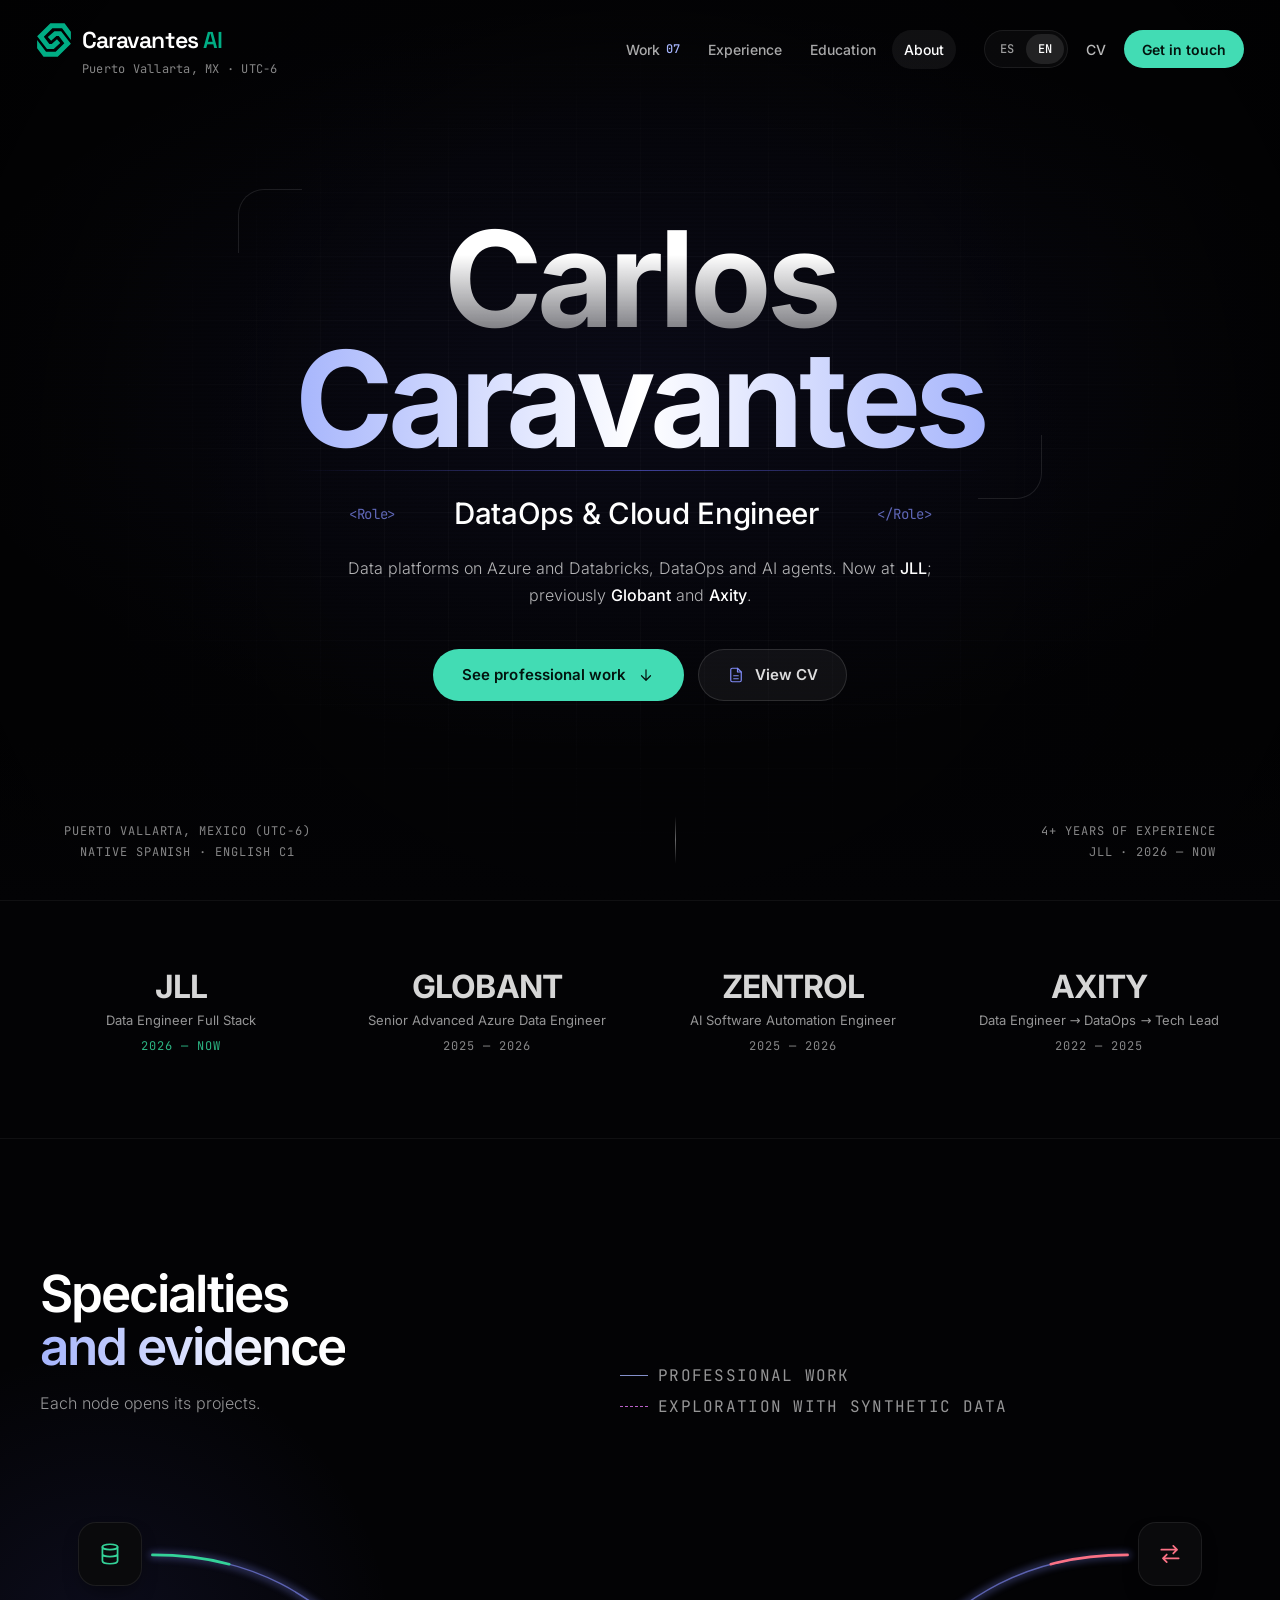
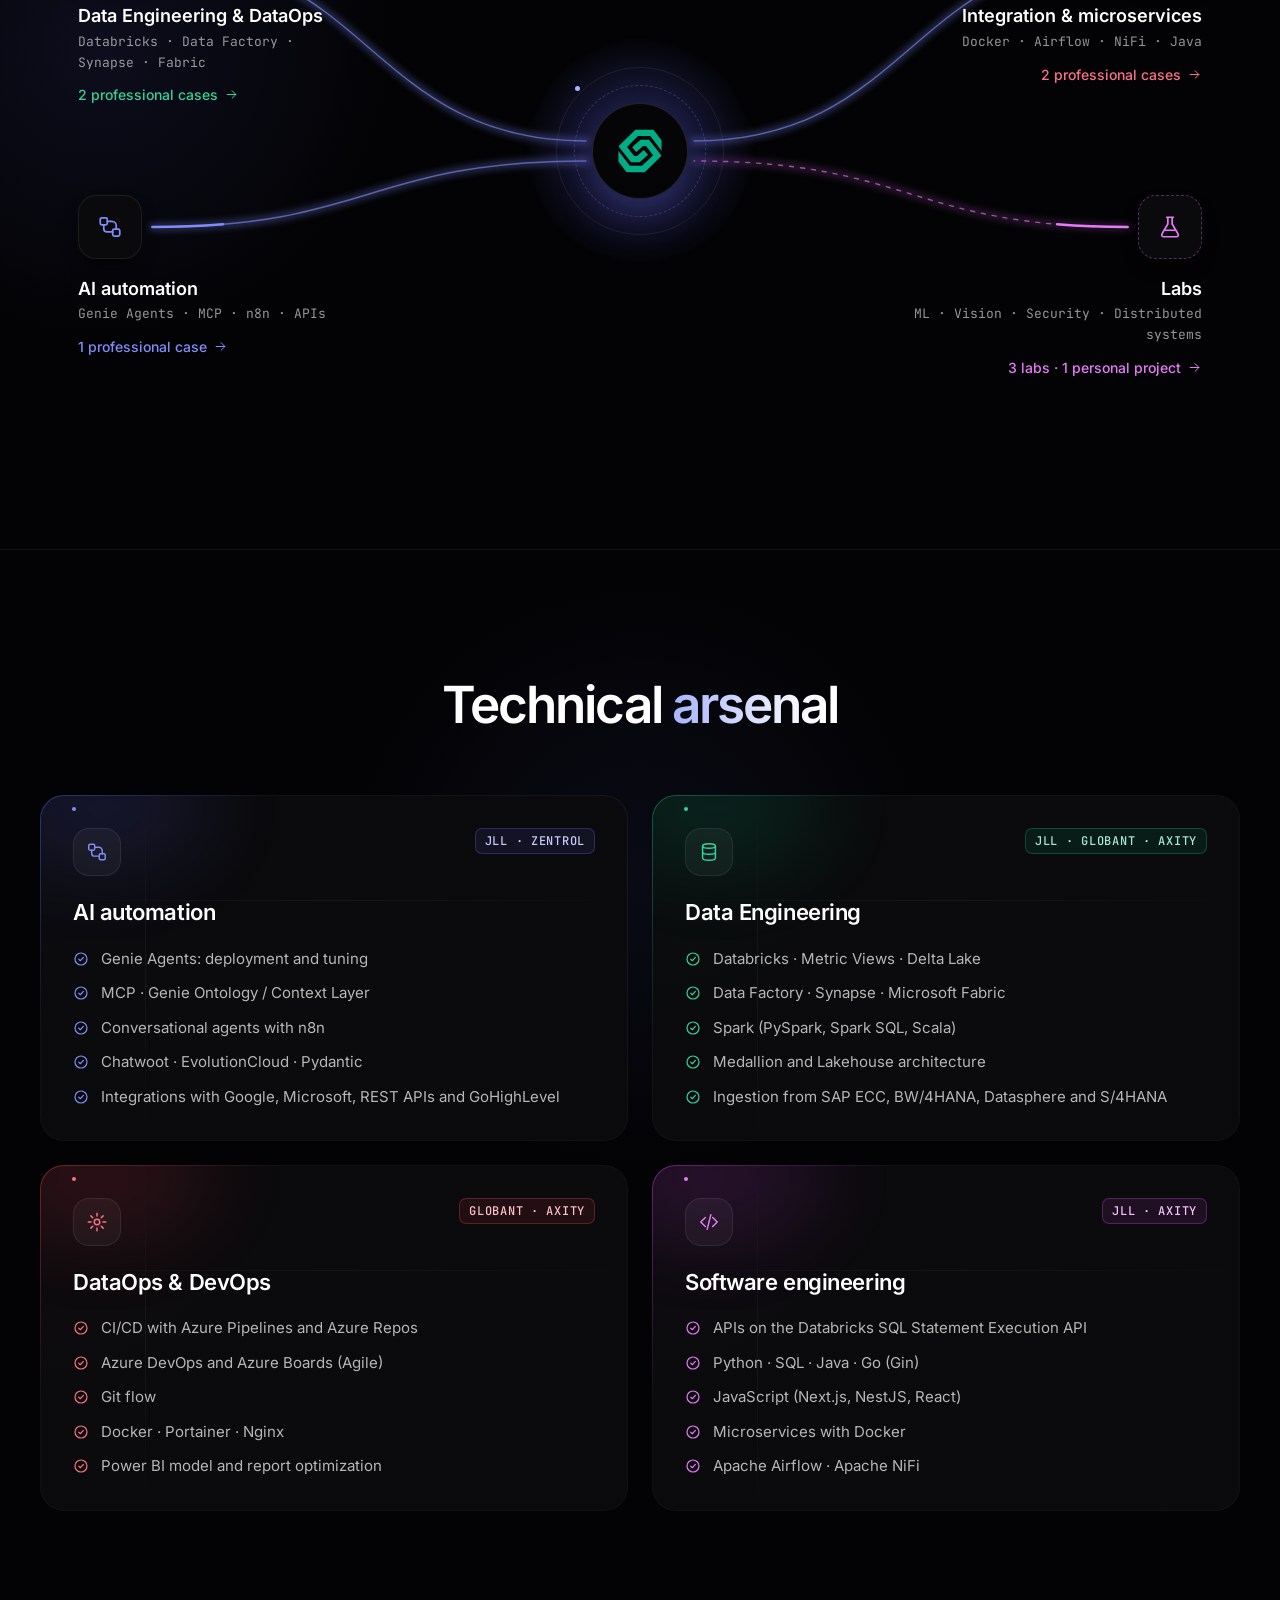
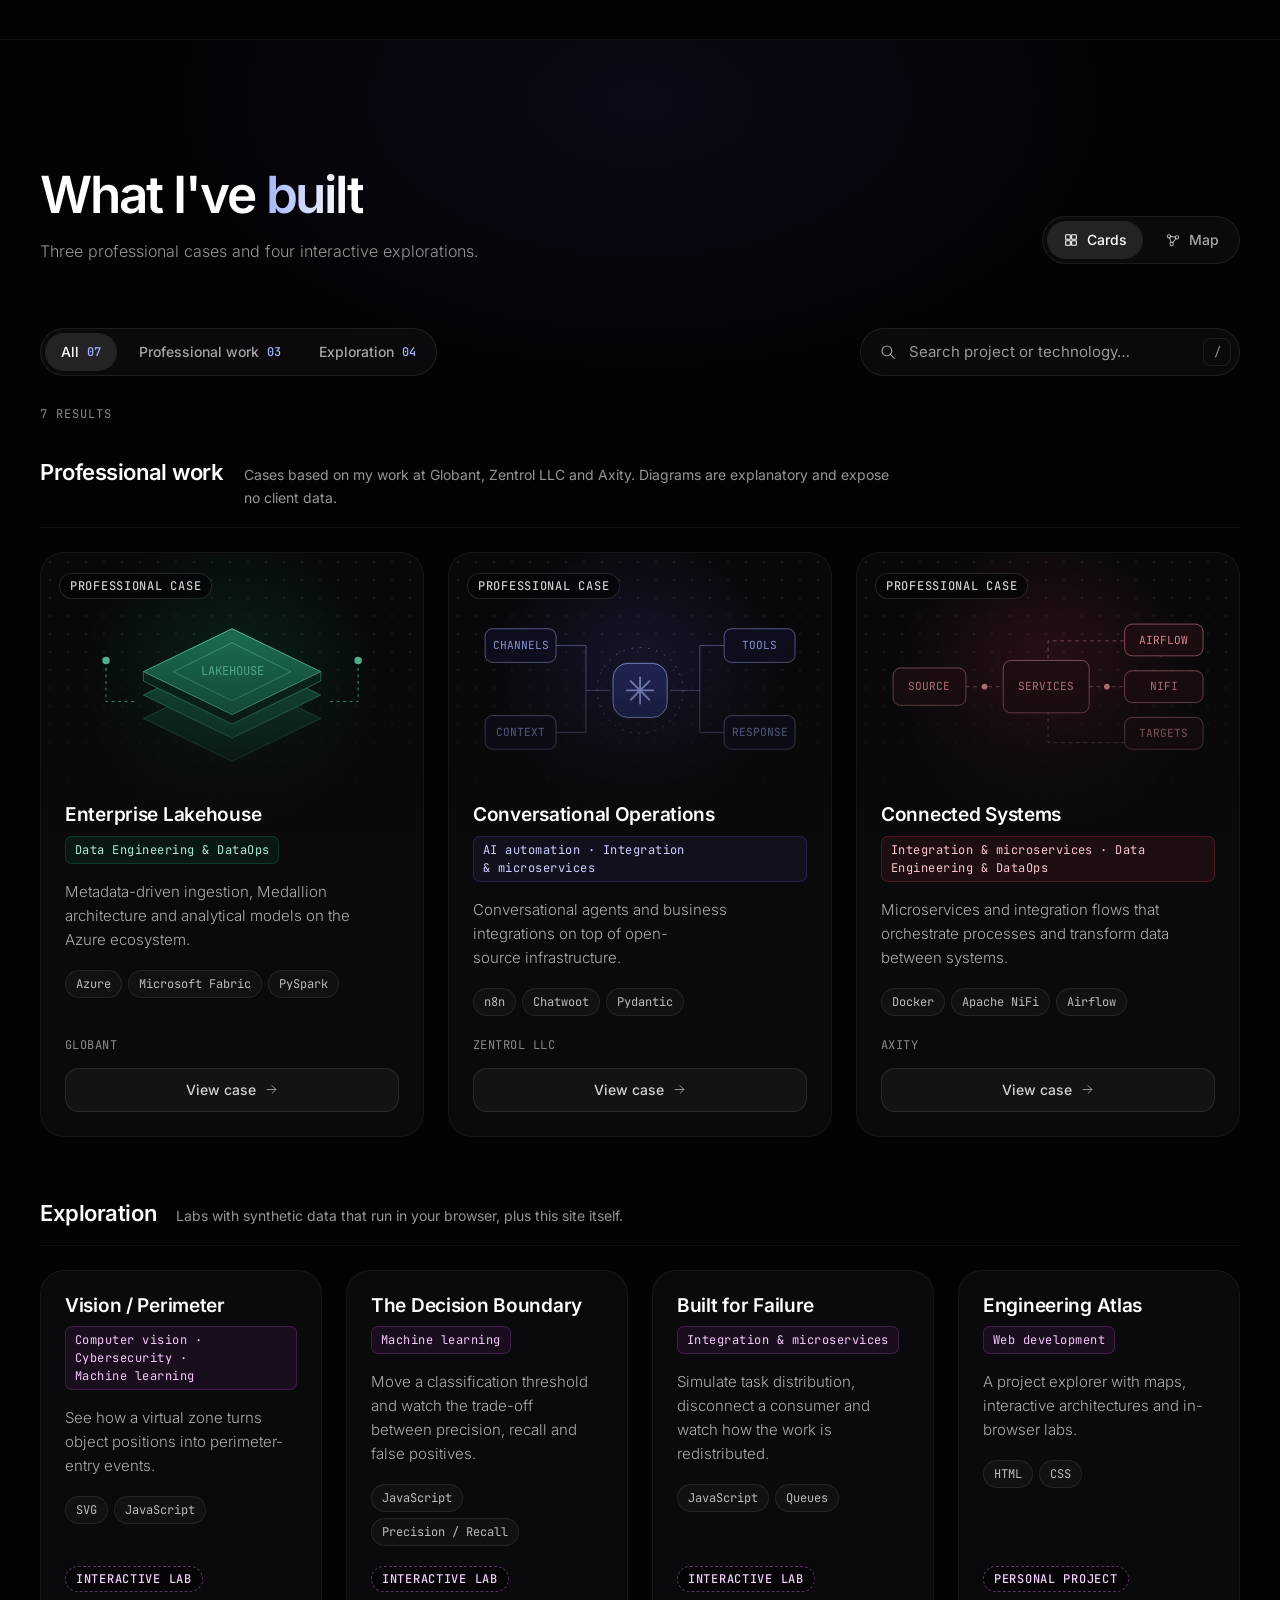
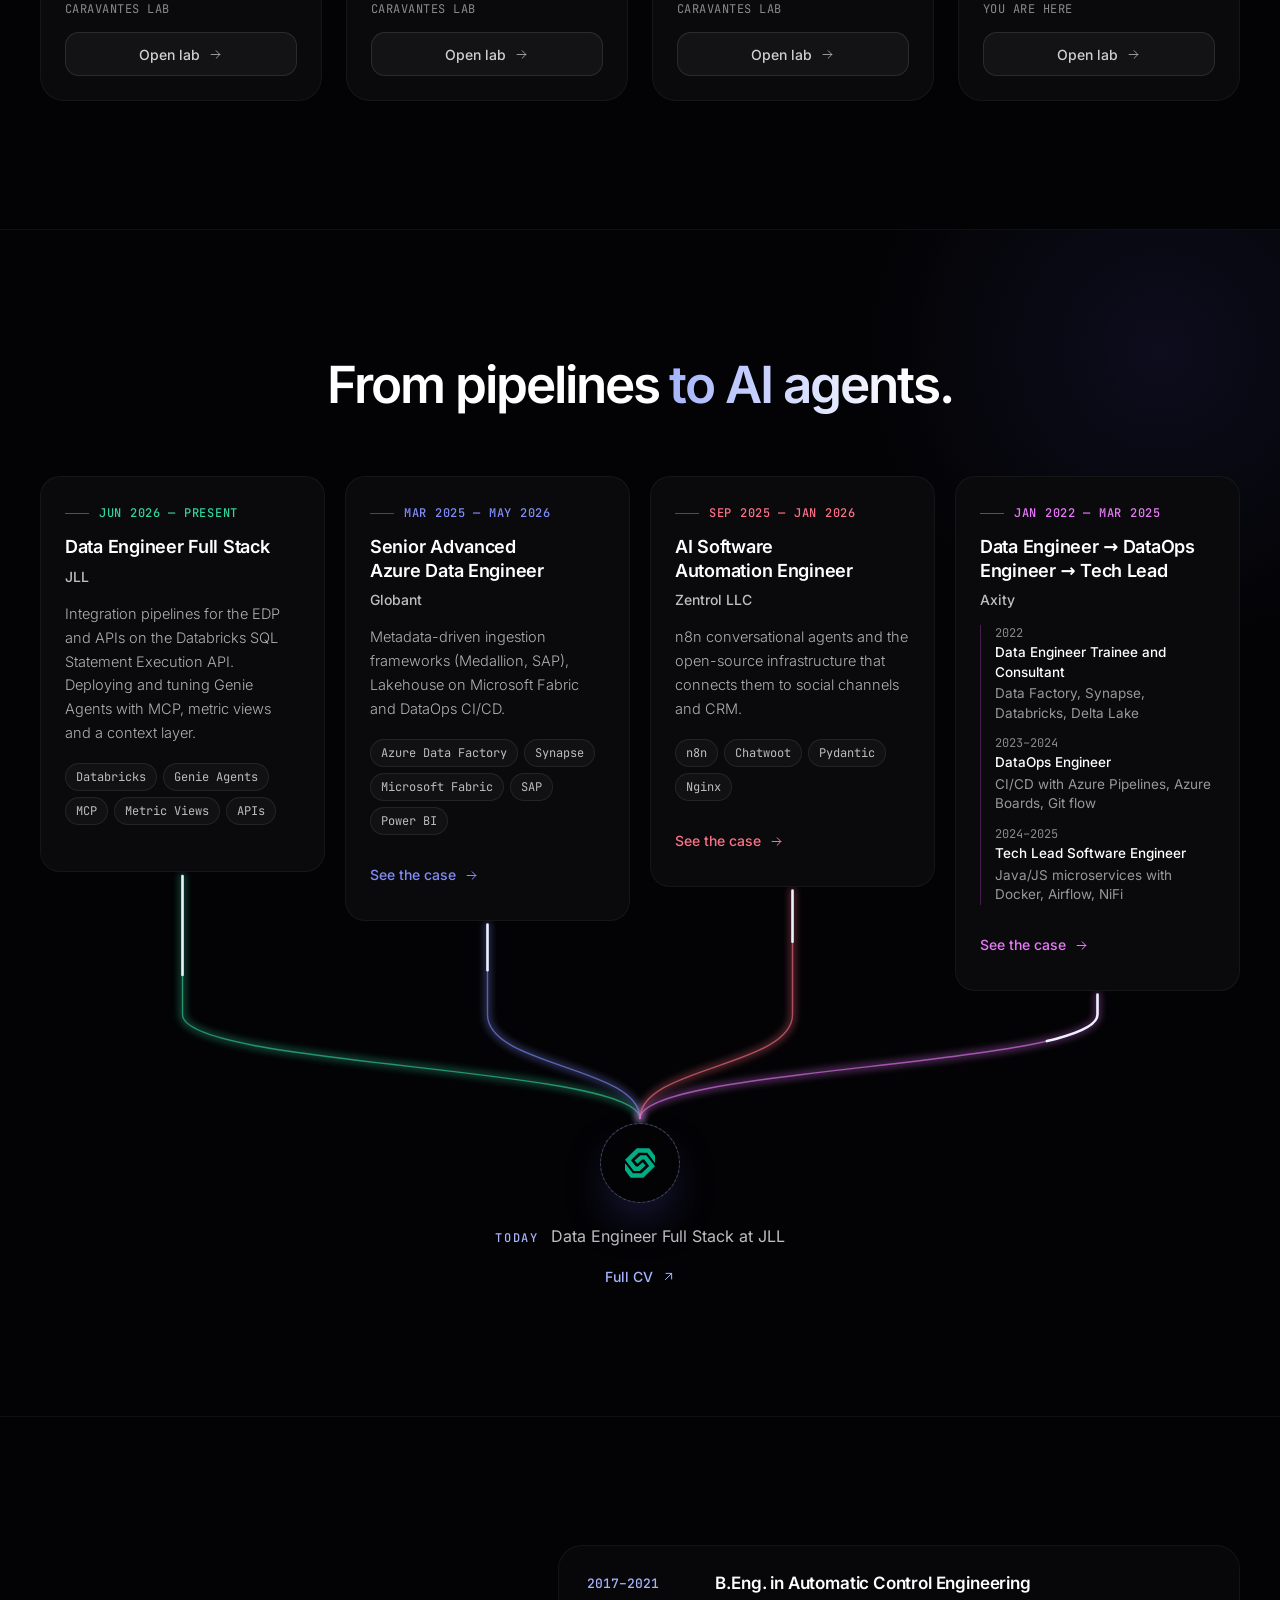
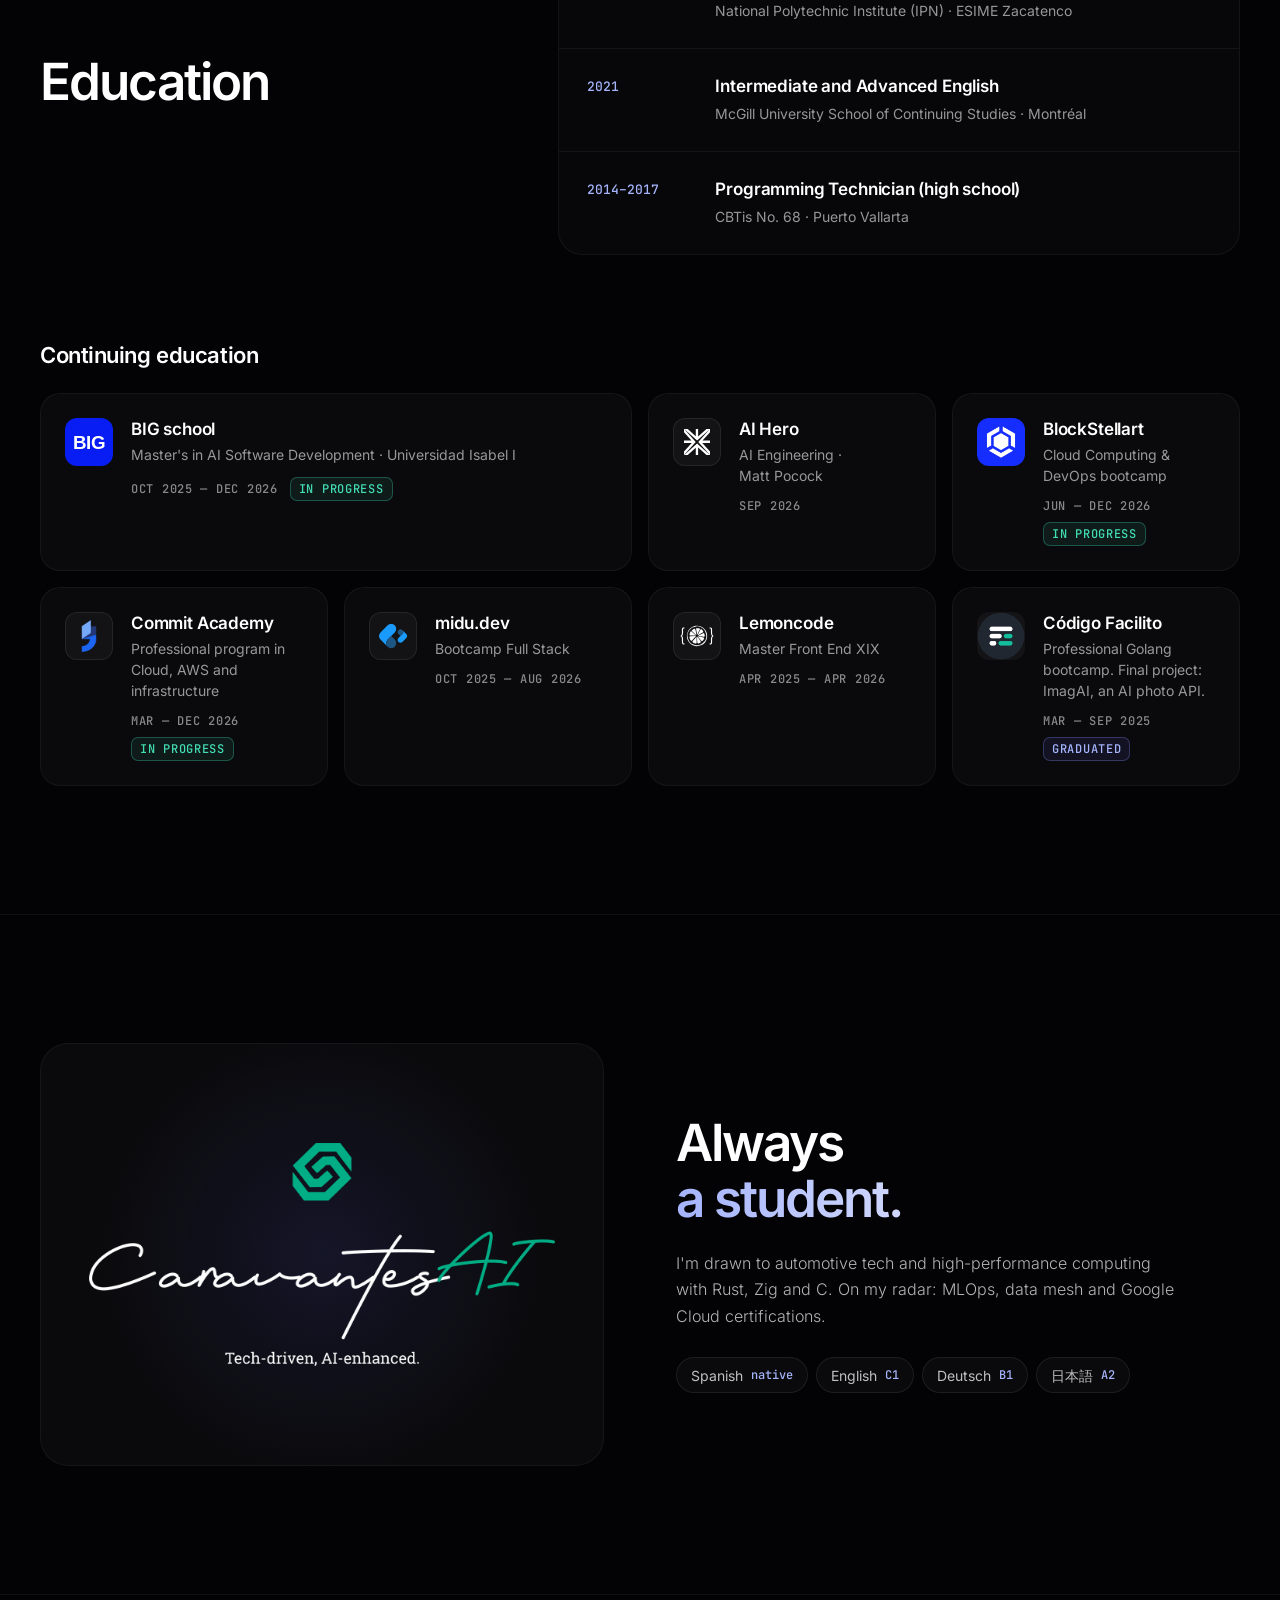
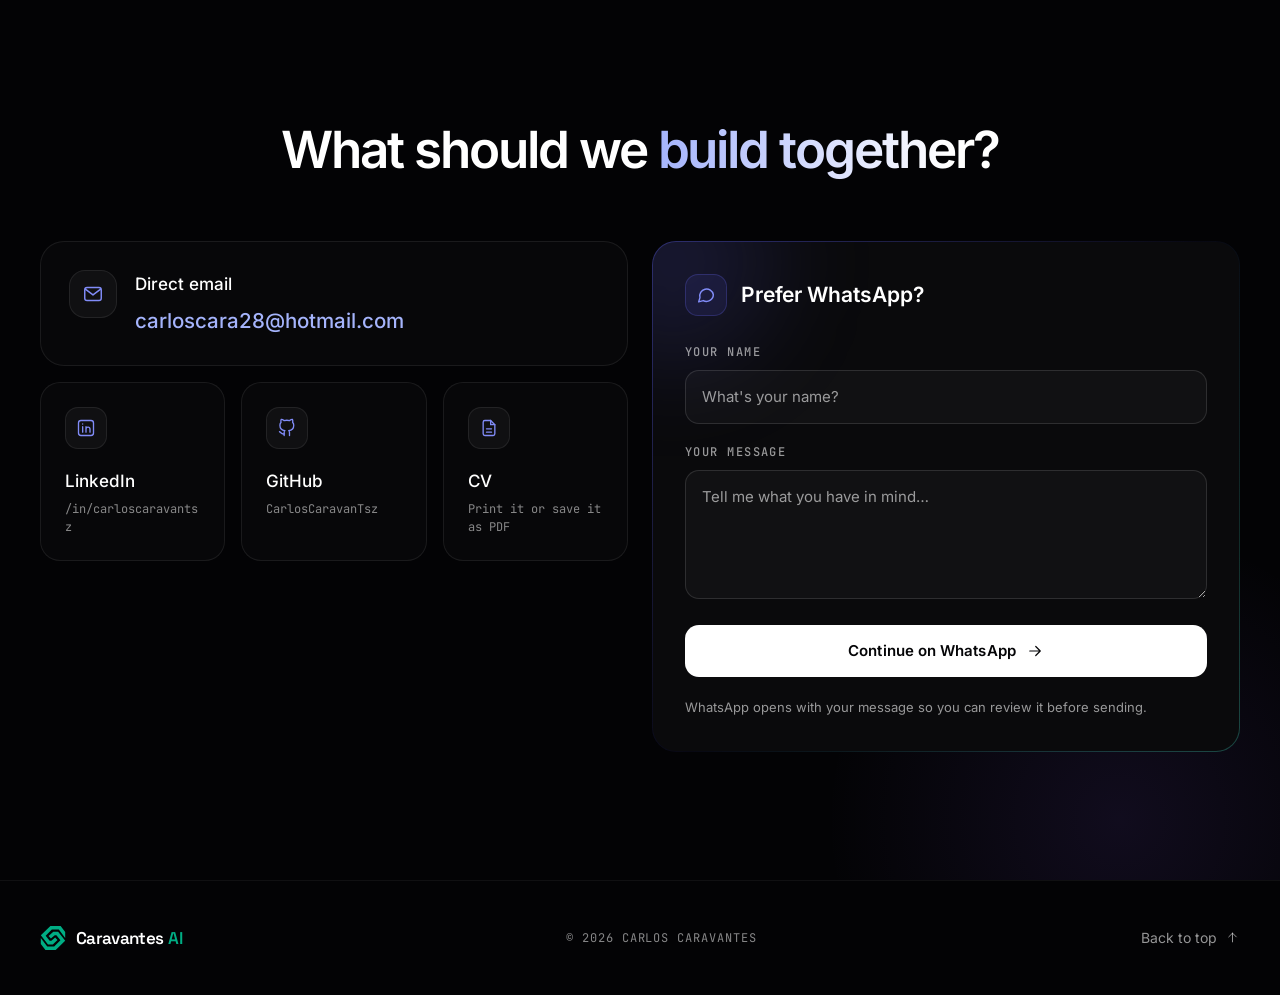
==== index.html @ d1cf7a3c "Deploy to caravantes.xyz on Cloudflare; continuing education; performance - Rename v3.html to index." ====
<!doctype html>
<html lang="es" class="brand-theme no-js">
  <head>
    <meta charset="UTF-8" />
    <meta name="viewport" content="width=device-width, initial-scale=1, viewport-fit=cover" />
    <script>
      document.documentElement.classList.replace("no-js", "js");
    </script>
    <meta name="theme-color" content="#030305" />
    <meta
      name="description"
      content="Carlos Caravantes, Data Engineer Full Stack en JLL. DataOps y cloud en Azure y Databricks, software full stack y agentes de IA. Casos profesionales, CV y laboratorios."
    />
    <link rel="canonical" href="https://caravantes.xyz/" />
    <meta property="og:url" content="https://caravantes.xyz/" />
    <meta property="og:type" content="website" />
    <meta
      property="og:title"
      content="Carlos Caravantes — DataOps &amp; Cloud Engineer"
    />
    <meta
      property="og:description"
      content="Data Engineer Full Stack at JLL. DataOps and cloud on Azure and Databricks, full stack software and AI agents. Portfolio in English and Spanish."
    />
    <title>Carlos Caravantes — DataOps &amp; Cloud Engineer · Caravantes AI</title>
    <link
      rel="icon"
      href="assets/brand/caravantes-mark.svg"
      type="image/svg+xml"
    />
    <link rel="preload" href="assets/fonts/inter-v20-latin.woff2" as="font" type="font/woff2" crossorigin />
    <link rel="stylesheet" href="assets/styles.css" />
    <link rel="stylesheet" href="assets/brand-theme.css" />
    <link rel="stylesheet" href="assets/project-map.css" />

    <script src="assets/projects.js" defer></script>
    <script src="assets/i18n.js" defer></script>
    <script src="assets/project-map.js" defer></script>
    <script src="assets/app.js" defer></script>
    <script src="assets/universe.js" defer></script>
  </head>
  <body>
    <svg class="icon-sprite" aria-hidden="true" focusable="false">
      <symbol id="i-data" viewBox="0 0 24 24">
        <ellipse cx="12" cy="5.5" rx="7" ry="2.5" />
        <path
          d="M5 5.5v13c0 1.4 3.1 2.5 7 2.5s7-1.1 7-2.5v-13M5 12c0 1.4 3.1 2.5 7 2.5s7-1.1 7-2.5"
        />
      </symbol>
      <symbol id="i-ai" viewBox="0 0 24 24">
        <rect x="3" y="3.5" width="6.5" height="6.5" rx="1.5" />
        <rect x="14.5" y="14" width="6.5" height="6.5" rx="1.5" />
        <path d="M9.5 6.75h4.25a4 4 0 0 1 4 4V14" />
        <path d="M6.25 10v3.5a3 3 0 0 0 3 3h5.25" />
      </symbol>
      <symbol id="i-integration" viewBox="0 0 24 24">
        <path d="M4 8h14.5M15 4.5 18.5 8 15 11.5" />
        <path d="M20 16H5.5M9 12.5 5.5 16 9 19.5" />
      </symbol>
      <symbol id="i-explore" viewBox="0 0 24 24">
        <path d="M9 3h6M10 3v6.2L4.6 18.4A1.7 1.7 0 0 0 6.1 21h11.8a1.7 1.7 0 0 0 1.5-2.6L14 9.2V3" />
        <path d="M7.4 15h9.2" />
      </symbol>
      <symbol id="i-ops" viewBox="0 0 24 24">
        <circle cx="12" cy="12" r="3" />
        <path d="M12 2.5v3M12 18.5v3M2.5 12h3M18.5 12h3M5.3 5.3l2.1 2.1M16.6 16.6l2.1 2.1M5.3 18.7l2.1-2.1M16.6 7.4l2.1-2.1" />
      </symbol>
      <symbol id="i-code" viewBox="0 0 24 24">
        <path d="m16 17 5-5-5-5M8 7l-5 5 5 5M14 4l-4 16" />
      </symbol>
      <symbol id="i-check" viewBox="0 0 24 24">
        <circle cx="12" cy="12" r="9" />
        <path d="m8.5 12.2 2.4 2.4 4.7-5" />
      </symbol>
      <symbol id="i-cards" viewBox="0 0 24 24">
        <rect x="4" y="4" width="7" height="7" rx="1" />
        <rect x="13" y="4" width="7" height="7" rx="1" />
        <rect x="4" y="13" width="7" height="7" rx="1" />
        <rect x="13" y="13" width="7" height="7" rx="1" />
      </symbol>
      <symbol id="i-map" viewBox="0 0 24 24">
        <circle cx="6" cy="6.5" r="2.5" />
        <circle cx="18" cy="8" r="2.5" />
        <circle cx="10" cy="18" r="2.5" />
        <path d="M8.5 6.8l7 .9M16.4 10.1l-5 5.9M6.9 8.9l2.2 6.7" />
      </symbol>
      <symbol id="i-search" viewBox="0 0 24 24">
        <circle cx="10.5" cy="10.5" r="6.5" />
        <path d="m15.5 15.5 5 5" />
      </symbol>
      <symbol id="i-close" viewBox="0 0 24 24">
        <path d="M6 6l12 12M18 6 6 18" />
      </symbol>
      <symbol id="i-arrow-right" viewBox="0 0 24 24">
        <path d="M5 12h14M13 6l6 6-6 6" />
      </symbol>
      <symbol id="i-arrow-down" viewBox="0 0 24 24">
        <path d="M12 5v14M6 13l6 6 6-6" />
      </symbol>
      <symbol id="i-arrow-up" viewBox="0 0 24 24">
        <path d="M12 19V5M6 11l6-6 6 6" />
      </symbol>
      <symbol id="i-external" viewBox="0 0 24 24">
        <path d="M7 17 17 7M8 7h9v9" />
      </symbol>
      <symbol id="i-file" viewBox="0 0 24 24">
        <path d="M14 3H7a2 2 0 0 0-2 2v14a2 2 0 0 0 2 2h10a2 2 0 0 0 2-2V8Z" />
        <path d="M14 3v5h5M9 13h6M9 17h6" />
      </symbol>
      <symbol id="i-mail" viewBox="0 0 24 24">
        <rect x="3" y="5" width="18" height="14" rx="2.5" />
        <path d="m4 7 8 6 8-6" />
      </symbol>
      <symbol id="i-chat" viewBox="0 0 24 24">
        <path d="M20 11.5a7.5 7.5 0 0 1-11 6.6L4 19.5l1.4-4.6A7.5 7.5 0 1 1 20 11.5Z" />
      </symbol>
      <symbol id="i-linkedin" viewBox="0 0 24 24">
        <rect x="3" y="3" width="18" height="18" rx="3" />
        <path d="M8 10.5V17M8 7.2v.1M12 17v-3.6a2.4 2.4 0 0 1 4.8 0V17M12 10.5V17" />
      </symbol>
      <symbol id="i-github" viewBox="0 0 24 24">
        <path d="M9 19c-4 1.3-4-2-6-2.5M15 21v-3.5a3 3 0 0 0-.9-2.4c3-.3 6-1.4 6-6.4a5 5 0 0 0-1.4-3.5 4.6 4.6 0 0 0-.1-3.5s-1.1-.3-3.6 1.4a12.5 12.5 0 0 0-6.4 0C6.1 1.4 5 1.7 5 1.7a4.6 4.6 0 0 0-.1 3.5 5 5 0 0 0-1.4 3.5c0 5 3 6.1 6 6.4a3 3 0 0 0-.9 2.4V21" />
      </symbol>
      <symbol id="i-pen" viewBox="0 0 24 24">
        <path d="M4 20h4L19 9a2.8 2.8 0 0 0-4-4L4 16Z" />
        <path d="m13.5 6.5 4 4" />
      </symbol>
    </svg>
    <a class="skip-link" href="#main" data-i18n="skip">Saltar al contenido</a>
    <header class="site-header">
      <div class="brand-block">
        <a
          href="#inicio"
          class="brand"
          aria-label="Caravantes AI · Carlos Caravantes, inicio"
          data-i18n-attr="aria-label:brand.home"
          ><img
            class="brand-logo"
            src="assets/brand/caravantes-mark.svg"
            alt=""
            width="38"
            height="38"
          /><span class="brand-wordmark"
            >Caravantes<span class="brand-ai">AI</span></span
          ></a
        >
        <p class="brand-status">Puerto Vallarta, MX · UTC−6</p>
      </div>
      <nav
        id="navigation"
        aria-label="Navegación principal"
        data-i18n-attr="aria-label:nav.label"
      >
        <a href="#proyectos"
          ><span data-i18n="nav.projects">Proyectos</span>
          <span class="nav-count">07</span></a
        ><a href="#experiencia" data-i18n="nav.experience">Experiencia</a
        ><a href="#formacion" data-i18n="nav.education">Formación</a
        ><a href="#sobre-mi" data-i18n="nav.about">Sobre mí</a
        ><a href="cv.html" class="nav-mobile-only" data-i18n="nav.cv"
          >CV (inglés)</a
        ><a href="#contacto" class="nav-mobile-only" data-i18n="nav.contact"
          >Contacto</a
        >
      </nav>
      <div class="header-actions">
        <div
          class="lang-switch"
          role="group"
          aria-label="Idioma / Language"
        >
          <button type="button" data-lang="es" lang="es" aria-pressed="true">
            ES</button
          ><button type="button" data-lang="en" lang="en" aria-pressed="false">
            EN
          </button>
        </div>
        <a href="cv.html" class="nav-cv" data-i18n="header.cv">CV</a
        ><a href="#contacto" class="nav-contact" data-i18n="header.contact"
          >Hablemos</a
        >
      </div>
      <button
        class="menu-toggle"
        aria-expanded="false"
        aria-controls="navigation"
        aria-label="Abrir menú"
      >
        <span></span><span></span>
      </button>
    </header>
    <main id="main">
      <section class="hero" id="inicio" aria-labelledby="hero-title">
        <div class="hero-sky" aria-hidden="true">
          <canvas class="universe"></canvas>
          <div class="hero-grid"></div>
          <div class="hero-vignette"></div>
        </div>
        <div class="hero-inner">
          <h1 id="hero-title" class="reveal" style="--delay: 0ms">
            <span class="hero-name"
              ><span class="name-first">Carlos</span>
              <span class="name-last">Caravantes</span></span
            >
            <span class="hero-role"
              ><span class="role-tag" aria-hidden="true">&lt;Role&gt;</span>
              <span class="visually-hidden">DataOps &amp; Cloud Engineer · Full Stack Software &amp; AI Engineer · Automotive/HPC Enthusiast</span>
              <span class="role-rotator" aria-hidden="true" data-rotator
                ><span class="role-text is-active">DataOps &amp; Cloud Engineer</span
                ><span class="role-text">Full Stack Software &amp; AI Engineer</span
                ><span class="role-text">Automotive/HPC Enthusiast</span></span
              >
              <span class="role-tag" aria-hidden="true">&lt;/Role&gt;</span></span
            >
          </h1>
          <p class="hero-lede reveal" style="--delay: 120ms" data-i18n-html="hero.lede">
            Plataformas de datos en Azure y Databricks, DataOps y agentes de IA.
            Hoy en <strong>JLL</strong>; antes en <strong>Globant</strong> y
            <strong>Axity</strong>.
          </p>
          <div class="hero-actions reveal" style="--delay: 220ms">
            <a class="button button-primary" href="#proyectos"
              ><span data-i18n="hero.cta">Ver casos profesionales</span>
              <svg class="icon" aria-hidden="true"><use href="#i-arrow-down"></use></svg></a
            ><a class="button button-glass" href="cv.html"
              ><svg class="icon icon-accent" aria-hidden="true"><use href="#i-file"></use></svg>
              <span data-i18n="hero.cv">Ver CV (inglés)</span></a
            ><a class="hero-contact text-link" href="#contacto"
              ><svg class="icon" aria-hidden="true"><use href="#i-mail"></use></svg>
              <span data-i18n="hero.contact">Escríbeme</span></a
            >
          </div>
          <ul class="hero-facts reveal" style="--delay: 320ms">
            <li class="fact-place">
              <span data-i18n="hero.place">Puerto Vallarta, México (UTC−6)</span>
              <span data-i18n="hero.languages">Español nativo · English C1</span>
            </li>
            <li class="fact-scroll" aria-hidden="true"></li>
            <li class="fact-career">
              <span data-i18n="hero.years">Más de 6 años de experiencia</span>
              <span data-i18n="hero.now">JLL · 2026 — hoy</span>
            </li>
          </ul>
        </div>
      </section>
      <nav
        class="career-strip"
        aria-label="Trayectoria resumida"
        data-i18n-attr="aria-label:strip.label"
      >
        <ol class="page-width">
          <li class="tone-emerald">
            <a href="#exp-jll"
              ><span class="strip-company">JLL</span
              ><span class="strip-role">Data Engineer Full Stack</span
              ><span class="strip-years" data-i18n="strip.jllYears"
                >2026 — hoy</span
              ></a
            >
          </li>
          <li class="tone-indigo">
            <a href="#exp-globant"
              ><span class="strip-company">Globant</span
              ><span class="strip-role">Senior Advanced Azure Data Engineer</span
              ><span class="strip-years">2025 — 2026</span></a
            >
          </li>
          <li class="tone-rose">
            <a href="#exp-zentrol"
              ><span class="strip-company">Zentrol</span
              ><span class="strip-role">AI Software Automation Engineer</span
              ><span class="strip-years">2025 — 2026</span></a
            >
          </li>
          <li class="tone-fuchsia">
            <a href="#exp-axity"
              ><span class="strip-company">Axity</span
              ><span class="strip-role"
                >Data Engineer → DataOps → Tech Lead</span
              ><span class="strip-years">2022 — 2025</span></a
            >
          </li>
        </ol>
      </nav>
      <section
        class="section hub-section"
        id="especialidades"
        aria-labelledby="atlas-title"
      >
        <div class="page-width">
          <div class="section-heading split reveal">
            <div>
              <h2 id="atlas-title">
                <span data-i18n="atlas.title1">Especialidades</span>
                <span class="grad" data-i18n="atlas.title2">y evidencia</span>
              </h2>
              <p data-i18n="atlas.intro">Cada nodo abre sus proyectos.</p>
            </div>
            <p class="atlas-legend">
              <span class="legend-pro" data-i18n="atlas.legendPro"
                >Experiencia profesional</span
              ><span class="legend-explore" data-i18n="atlas.legendExplore"
                >Exploración con datos sintéticos</span
              >
            </p>
          </div>
          <div class="hub reveal" data-hub>
            <svg class="hub-beams" aria-hidden="true"></svg>
            <div class="hub-core" aria-hidden="true">
              <span class="core-ring ring-a"></span>
              <span class="core-ring ring-b"></span>
              <span class="core-disc"
                ><img
                  src="assets/brand/caravantes-mark.svg"
                  alt=""
                  width="48"
                  height="48"
              /></span>
            </div>
            <ul class="atlas-nodes">
              <li>
                <a
                  class="atlas-node node-data tone-emerald"
                  href="#proyectos"
                  data-area="data"
                  ><span class="node-tile" data-beam="left"
                    ><svg class="icon node-icon" aria-hidden="true">
                      <use href="#i-data"></use></svg></span
                  ><span class="node-name">Data Engineering &amp; DataOps</span
                  ><span class="node-stack"
                    >Databricks&nbsp;· Data Factory&nbsp;· Synapse&nbsp;· Fabric</span
                  ><span class="node-evidence"
                    ><span data-evidence="data">2 casos profesionales</span>
                    <svg class="icon" aria-hidden="true"><use href="#i-arrow-right"></use></svg></span
                  ></a
                >
              </li>
              <li>
                <a
                  class="atlas-node node-ai tone-indigo"
                  href="#proyectos"
                  data-area="ai"
                  ><span class="node-tile" data-beam="left"
                    ><svg class="icon node-icon" aria-hidden="true">
                      <use href="#i-ai"></use></svg></span
                  ><span class="node-name" data-i18n="area.ai"
                    >Automatización con IA</span
                  ><span class="node-stack">Genie Agents&nbsp;· MCP&nbsp;· n8n&nbsp;· APIs</span
                  ><span class="node-evidence"
                    ><span data-evidence="ai">1 caso profesional</span>
                    <svg class="icon" aria-hidden="true"><use href="#i-arrow-right"></use></svg></span
                  ></a
                >
              </li>
              <li>
                <a
                  class="atlas-node node-integration tone-rose"
                  href="#proyectos"
                  data-area="integration"
                  ><span class="node-tile" data-beam="right"
                    ><svg class="icon node-icon" aria-hidden="true">
                      <use href="#i-integration"></use></svg></span
                  ><span class="node-name" data-i18n="area.integration"
                    >Integración y microservicios</span
                  ><span class="node-stack">Docker&nbsp;· Airflow&nbsp;· NiFi&nbsp;· Java</span
                  ><span class="node-evidence"
                    ><span data-evidence="integration">2 casos profesionales</span>
                    <svg class="icon" aria-hidden="true"><use href="#i-arrow-right"></use></svg></span
                  ></a
                >
              </li>
              <li>
                <a
                  class="atlas-node node-explore tone-fuchsia"
                  href="#proyectos"
                  data-type-filter="explore"
                  ><span class="node-tile" data-beam="right" data-beam-style="dashed"
                    ><svg class="icon node-icon" aria-hidden="true">
                      <use href="#i-explore"></use></svg></span
                  ><span class="node-name" data-i18n="atlas.exploreName"
                    >Laboratorios</span
                  ><span class="node-stack" data-i18n="atlas.exploreTopics"
                    >ML&nbsp;· Visión&nbsp;· Seguridad&nbsp;· Sistemas distribuidos</span
                  ><span class="node-evidence"
                    ><span data-evidence="explore">3 labs · 1 proyecto propio</span>
                    <svg class="icon" aria-hidden="true"><use href="#i-arrow-right"></use></svg></span
                  ></a
                >
              </li>
            </ul>
          </div>
        </div>
      </section>
      <section
        class="section arsenal-section"
        id="arsenal"
        aria-labelledby="arsenal-title"
      >
        <div class="page-width">
          <div class="section-heading centered reveal">
            <h2 id="arsenal-title">
              <span data-i18n="arsenal.title1">Arsenal</span>
              <span class="grad" data-i18n="arsenal.title2">técnico</span>
            </h2>
          </div>
          <div class="arsenal-grid">
            <article class="arsenal-card tone-indigo reveal">
              <span class="card-dot" aria-hidden="true"></span>
              <div class="arsenal-head">
                <span class="tile"
                  ><svg class="icon" aria-hidden="true"><use href="#i-ai"></use></svg
                ></span>
                <span class="badge">JLL&nbsp;· Zentrol</span>
              </div>
              <h3 data-i18n="area.ai">Automatización con IA</h3>
              <ul class="check-list">
                <li data-i18n="arsenal.ai1">Genie Agents: despliegue y tuning</li>
                <li>MCP&nbsp;· Genie Ontology / Context Layer</li>
                <li data-i18n="arsenal.ai2">Agentes conversacionales con n8n</li>
                <li>Chatwoot&nbsp;· EvolutionCloud&nbsp;· Pydantic</li>
                <li data-i18n="arsenal.ai5">
                  Integraciones con Google, Microsoft, APIs REST y GoHighLevel
                </li>
              </ul>
            </article>
            <article class="arsenal-card tone-emerald reveal" style="--delay: 80ms">
              <span class="card-dot" aria-hidden="true"></span>
              <div class="arsenal-head">
                <span class="tile"
                  ><svg class="icon" aria-hidden="true"><use href="#i-data"></use></svg
                ></span>
                <span class="badge">JLL&nbsp;· Globant&nbsp;· Axity</span>
              </div>
              <h3>Data Engineering</h3>
              <ul class="check-list">
                <li>Databricks&nbsp;· Metric Views&nbsp;· Delta Lake</li>
                <li>Data Factory&nbsp;· Synapse&nbsp;· Microsoft Fabric</li>
                <li>Spark (PySpark, Spark SQL, Scala)</li>
                <li data-i18n="arsenal.data4">Arquitectura Medallion y Lakehouse</li>
                <li data-i18n="arsenal.data5">
                  Ingesta desde SAP ECC, BW/4HANA, Datasphere y S/4HANA
                </li>
              </ul>
            </article>
            <article class="arsenal-card tone-rose reveal">
              <span class="card-dot" aria-hidden="true"></span>
              <div class="arsenal-head">
                <span class="tile"
                  ><svg class="icon" aria-hidden="true"><use href="#i-ops"></use></svg
                ></span>
                <span class="badge">Globant&nbsp;· Axity</span>
              </div>
              <h3 data-i18n="arsenal.ops">DataOps y DevOps</h3>
              <ul class="check-list">
                <li data-i18n="arsenal.ops1">CI/CD con Azure Pipelines y Azure Repos</li>
                <li data-i18n="arsenal.ops2">Azure DevOps y Azure Boards (Agile)</li>
                <li>Git flow</li>
                <li>Docker&nbsp;· Portainer&nbsp;· Nginx</li>
                <li data-i18n="arsenal.ops5">
                  Optimización de modelos y reportes en Power BI
                </li>
              </ul>
            </article>
            <article class="arsenal-card tone-fuchsia reveal" style="--delay: 80ms">
              <span class="card-dot" aria-hidden="true"></span>
              <div class="arsenal-head">
                <span class="tile"
                  ><svg class="icon" aria-hidden="true"><use href="#i-code"></use></svg
                ></span>
                <span class="badge">JLL&nbsp;· Axity</span>
              </div>
              <h3 data-i18n="arsenal.software">Ingeniería de software</h3>
              <ul class="check-list">
                <li data-i18n="arsenal.sw1">APIs sobre la SQL Statement Execution API de Databricks</li>
                <li>Python&nbsp;· SQL&nbsp;· Java&nbsp;· Go (Gin)</li>
                <li>JavaScript (Next.js, NestJS, React)</li>
                <li data-i18n="arsenal.sw3">Microservicios con Docker</li>
                <li>Apache Airflow&nbsp;· Apache NiFi</li>
              </ul>
            </article>
          </div>
        </div>
      </section>
      <section
        class="section projects-section"
        id="proyectos"
        aria-labelledby="projects-title"
      >
        <div class="page-width">
          <div class="section-heading split reveal">
            <div>
              <h2 id="projects-title">
                <span data-i18n="projects.title1">Lo que he</span>
                <span class="grad" data-i18n="projects.title2">construido</span>
              </h2>
              <p data-i18n="projects.intro">
                Tres casos profesionales y cuatro exploraciones interactivas.
              </p>
            </div>
            <div
              class="view-switch"
              role="group"
              aria-label="Vista de proyectos"
              data-i18n-attr="aria-label:view.label"
            >
              <button data-view="cards" class="active" aria-pressed="true">
                <svg class="icon" aria-hidden="true"><use href="#i-cards"></use></svg>
                <span data-i18n="view.cards">Tarjetas</span></button
              ><button data-view="map" aria-pressed="false">
                <svg class="icon" aria-hidden="true"><use href="#i-map"></use></svg>
                <span data-i18n="view.map">Mapa</span>
              </button>
            </div>
          </div>
          <div class="explorer-toolbar">
            <div
              class="filter-list"
              role="group"
              aria-label="Filtrar por tipo"
              data-i18n-attr="aria-label:filter.label"
            >
              <button class="filter active" data-type="all" aria-pressed="true">
                <span data-i18n="filter.all">Todo</span>
                <span class="count" data-count="all">07</span></button
              ><button class="filter" data-type="pro" aria-pressed="false">
                <span data-i18n="filter.pro">Experiencia profesional</span>
                <span class="count" data-count="pro">03</span></button
              ><button class="filter" data-type="explore" aria-pressed="false">
                <span data-i18n="filter.explore">Exploración</span>
                <span class="count" data-count="explore">04</span>
              </button>
            </div>
            <label class="search-field"
              ><svg class="icon" aria-hidden="true"><use href="#i-search"></use></svg
              ><input
                id="project-search"
                type="search"
                placeholder="Buscar proyecto o tecnología…"
                aria-label="Buscar proyecto o tecnología"
                data-i18n-attr="placeholder:search.placeholder;aria-label:search.label"
              /><kbd>/</kbd></label
            >
          </div>
          <div class="result-summary">
            <p id="result-count" aria-live="polite">7 resultados</p>
            <button class="area-chip" id="area-chip" type="button" hidden></button>
          </div>
          <div id="project-grid" class="project-grid"></div>
          <div
            id="project-map"
            class="project-map"
            hidden=""
            aria-label="Mapa de proyectos"
            data-i18n-attr="aria-label:map.label"
          ></div>
          <div id="empty-state" class="empty-state" hidden="">
            <h3 data-i18n="empty.title">No hay coincidencias.</h3>
            <p data-i18n="empty.body">
              Prueba otra tecnología o quita los filtros.
            </p>
            <button
              class="button button-glass"
              id="reset-filters"
              data-i18n="empty.reset"
            >
              Ver todos los proyectos
            </button>
          </div>
          <noscript
            ><p class="noscript-note">
              Activa JavaScript para explorar los casos y los laboratorios. La
              experiencia, la formación, el contacto y el CV funcionan sin
              JavaScript.
            </p></noscript
          >
        </div>
      </section>
      <section
        class="section experience-section"
        id="experiencia"
        aria-labelledby="experience-title"
      >
        <div class="page-width">
          <div class="section-heading centered reveal">
            <h2 id="experience-title">
              <span data-i18n="experience.title1">De los pipelines</span>
              <span class="grad" data-i18n="experience.title2"
                >a los agentes de IA.</span
              >
            </h2>
          </div>
          <div class="converge" data-converge>
            <svg class="converge-beams" aria-hidden="true"></svg>
            <ol class="timeline">
              <li class="career tone-emerald reveal" id="exp-jll">
                <p class="career-date">
                  <span data-i18n="exp.jllDate">Jun 2026 — actualidad</span>
                </p>
                <h3 class="career-role">Data Engineer Full Stack</h3>
                <p class="career-company">JLL</p>
                <p class="career-summary" data-i18n="exp.jll">
                  Pipelines de integración para la EDP y APIs sobre la SQL
                  Statement Execution API de Databricks. Despliegue y tuning de
                  Genie Agents con MCP, metric views y capa de contexto.
                </p>
                <ul class="tags">
                  <li>Databricks</li>
                  <li>Genie Agents</li>
                  <li>MCP</li>
                  <li>Metric Views</li>
                  <li>APIs</li>
                </ul>
              </li>
              <li class="career tone-indigo reveal" style="--delay: 80ms" id="exp-globant">
                <p class="career-date">
                  <span data-i18n="exp.globantDate">Mar 2025 — may 2026</span>
                </p>
                <h3 class="career-role">Senior Advanced Azure Data Engineer</h3>
                <p class="career-company">Globant</p>
                <p class="career-summary" data-i18n="exp.globant">
                  Frameworks de ingesta guiados por metadatos (Medallion, SAP),
                  Lakehouse en Microsoft Fabric y CI/CD DataOps.
                </p>
                <ul class="tags">
                  <li>Azure Data Factory</li>
                  <li>Synapse</li>
                  <li>Microsoft Fabric</li>
                  <li>SAP</li>
                  <li>Power BI</li>
                </ul>
                <button class="inline-link" data-project="enterprise-lakehouse">
                  <span data-i18n="exp.caseLink">Ver el caso</span><span class="visually-hidden">: Enterprise Lakehouse</span>
                  <svg class="icon" aria-hidden="true"><use href="#i-arrow-right"></use></svg>
                </button>
              </li>
              <li class="career tone-rose reveal" style="--delay: 160ms" id="exp-zentrol">
                <p class="career-date">
                  <span data-i18n="exp.zentrolDate">Sep 2025 — ene 2026</span>
                </p>
                <h3 class="career-role">AI Software Automation Engineer</h3>
                <p class="career-company">Zentrol LLC</p>
                <p class="career-summary" data-i18n="exp.zentrol">
                  Agentes conversacionales con n8n y la infraestructura abierta
                  que los conecta con redes sociales y CRM.
                </p>
                <ul class="tags">
                  <li>n8n</li>
                  <li>Chatwoot</li>
                  <li>Pydantic</li>
                  <li>Nginx</li>
                </ul>
                <button
                  class="inline-link"
                  data-project="conversational-operations"
                >
                  <span data-i18n="exp.caseLink">Ver el caso</span><span class="visually-hidden">: Conversational Operations</span>
                  <svg class="icon" aria-hidden="true"><use href="#i-arrow-right"></use></svg>
                </button>
              </li>
              <li class="career tone-fuchsia reveal" style="--delay: 240ms" id="exp-axity">
                <p class="career-date">
                  <span data-i18n="exp.axityDate">Ene 2022 — mar 2025</span>
                </p>
                <h3 class="career-role">
                  Data Engineer → DataOps Engineer → Tech Lead
                </h3>
                <p class="career-company">Axity</p>
                <ol class="role-history">
                  <li>
                    <span>2022</span>
                    <b data-i18n="exp.axityRole1"
                      >Data Engineer Trainee y Consultant</b
                    >
                    <em data-i18n="exp.axityRole1Detail"
                      >Data Factory, Synapse, Databricks, Delta Lake</em
                    >
                  </li>
                  <li>
                    <span>2023–2024</span> <b>DataOps Engineer</b>
                    <em data-i18n="exp.axityRole2Detail"
                      >CI/CD con Azure Pipelines, Azure Boards, Git flow</em
                    >
                  </li>
                  <li>
                    <span>2024–2025</span> <b>Tech Lead Software Engineer</b>
                    <em data-i18n="exp.axityRole3Detail"
                      >Microservicios Java/JS con Docker, Airflow, NiFi</em
                    >
                  </li>
                </ol>
                <button class="inline-link" data-project="integration-platform">
                  <span data-i18n="exp.caseLink">Ver el caso</span><span class="visually-hidden">: Connected Systems</span>
                  <svg class="icon" aria-hidden="true"><use href="#i-arrow-right"></use></svg>
                </button>
              </li>
            </ol>
            <div class="converge-hub reveal">
              <span class="hub-orb" aria-hidden="true"
                ><span class="orb-ring"></span
                ><img
                  src="assets/brand/caravantes-mark.svg"
                  alt=""
                  width="32"
                  height="32"
              /></span>
              <p class="hub-role">
                <span class="hub-label" data-i18n="exp.hubLabel">Hoy</span>
                <span data-i18n="exp.hubRole"
                  >Data Engineer Full Stack en JLL</span
                >
              </p>
              <a class="text-link" href="cv.html"
                ><span data-i18n="experience.cv">CV completo (inglés)</span>
                <svg class="icon" aria-hidden="true"><use href="#i-external"></use></svg
              ></a>
            </div>
          </div>
        </div>
      </section>
      <section
        class="section education-section"
        id="formacion"
        aria-labelledby="education-title"
      >
        <div class="page-width education-layout">
          <div class="section-heading reveal">
            <h2 id="education-title" data-i18n="education.title">Formación</h2>
          </div>
          <ol class="education-list reveal">
            <li>
              <span class="education-year">2017–2021</span>
              <h3 data-i18n="education.engineering">
                Ingeniería en Control y Automatización
              </h3>
              <p data-i18n="education.engineeringSchool">
                Instituto Politécnico Nacional · ESIME Zacatenco
              </p>
            </li>
            <li>
              <span class="education-year">2021</span>
              <h3 data-i18n="education.english">
                Inglés intermedio y avanzado
              </h3>
              <p>McGill University School of Continuing Studies · Montréal</p>
            </li>
            <li>
              <span class="education-year">2014–2017</span>
              <h3 data-i18n="education.technician">Técnico en Programación</h3>
              <p>CBTis No. 68 · Puerto Vallarta</p>
            </li>
          </ol>
        </div>
        <div class="page-width learning">
          <h3 class="learning-title reveal" id="learning-title" data-i18n="learning.title">
            Formación continua
          </h3>
          <ul class="learning-grid" aria-labelledby="learning-title">
            <li class="learning-card is-wide reveal">
              <span class="learning-logo is-fill"
                ><img src="assets/learning/big-school.svg" alt="" width="48" height="48" loading="lazy"
              /></span>
              <div>
                <h4>BIG school</h4>
                <p data-i18n="education.master">Máster en Desarrollo de Software con IA · Universidad Isabel I</p>
                <p class="learning-meta">
                  <span data-i18n="learning.bigDate">Oct 2025 — dic 2026</span>
                  <span class="learning-status" data-i18n="learning.now">En curso</span>
                </p>
              </div>
            </li>
            <li class="learning-card reveal" style="--delay: 60ms">
              <span class="learning-logo"
                ><img src="assets/learning/ai-hero.svg" alt="" width="26" height="26" loading="lazy"
              /></span>
              <div>
                <h4>AI Hero</h4>
                <p>AI Engineering · Matt Pocock</p>
                <p class="learning-meta"><span>Sep 2026</span></p>
              </div>
            </li>
            <li class="learning-card reveal" style="--delay: 120ms">
              <span class="learning-logo is-fill"
                ><img src="assets/learning/blockstellart.png" alt="" width="48" height="48" loading="lazy"
              /></span>
              <div>
                <h4>BlockStellart</h4>
                <p data-i18n="learning.blockstellart">Bootcamp de Cloud Computing y DevOps</p>
                <p class="learning-meta">
                  <span data-i18n="learning.blockstellartDate">Jun — dic 2026</span>
                  <span class="learning-status" data-i18n="learning.now">En curso</span>
                </p>
              </div>
            </li>
            <li class="learning-card reveal">
              <span class="learning-logo"
                ><img src="assets/learning/commit-academy.png" alt="" width="32" height="32" loading="lazy"
              /></span>
              <div>
                <h4>Commit Academy</h4>
                <p data-i18n="learning.commit">Programa profesional de Cloud, AWS e infraestructura</p>
                <p class="learning-meta">
                  <span data-i18n="learning.commitDate">Mar — dic 2026</span>
                  <span class="learning-status" data-i18n="learning.now">En curso</span>
                </p>
              </div>
            </li>
            <li class="learning-card reveal" style="--delay: 60ms">
              <span class="learning-logo"
                ><img src="assets/learning/midudev.svg" alt="" width="30" height="26" loading="lazy"
              /></span>
              <div>
                <h4>midu.dev</h4>
                <p>Bootcamp Full Stack</p>
                <p class="learning-meta">
                  <span data-i18n="learning.miduDate">Oct 2025 — ago 2026</span>
                </p>
              </div>
            </li>
            <li class="learning-card reveal" style="--delay: 120ms">
              <span class="learning-logo"
                ><img src="assets/learning/lemoncode.svg" alt="" width="34" height="34" loading="lazy"
              /></span>
              <div>
                <h4>Lemoncode</h4>
                <p>Master Front End XIX</p>
                <p class="learning-meta">
                  <span data-i18n="learning.lemonDate">Abr 2025 — abr 2026</span>
                </p>
              </div>
            </li>
            <li class="learning-card reveal" style="--delay: 180ms">
              <span class="learning-logo is-fill"
                ><img src="assets/learning/codigo-facilito.png" alt="" width="48" height="48" loading="lazy"
              /></span>
              <div>
                <h4>Código Facilito</h4>
                <p data-i18n="learning.facilito">
                  Bootcamp de Golang profesional. Proyecto final: ImagAI, API de
                  fotos con IA.
                </p>
                <p class="learning-meta">
                  <span data-i18n="learning.facilitoDate">Mar — sep 2025</span>
                  <span class="learning-status is-done" data-i18n="learning.done">Egresado</span>
                </p>
              </div>
            </li>
          </ul>
        </div>
      </section>
      <section
        class="section about-section"
        id="sobre-mi"
        aria-labelledby="about-title"
      >
        <div class="page-width about-layout">
          <div class="about-graphic reveal">
            <img
              class="brand-signature"
              src="assets/brand/signature-2026-09-12.webp"
              alt="Firma Caravantes AI. Tech-driven, AI-enhanced."
              data-i18n-attr="alt:about.signatureAlt"
              loading="lazy"
              decoding="async"
              width="1200"
              height="576"
            />
          </div>
          <div class="about-copy reveal" style="--delay: 80ms">
            <h2 id="about-title">
              <span data-i18n="about.title1">Siempre</span>
              <span class="grad" data-i18n="about.title2">estudiante.</span>
            </h2>
            <p data-i18n="about.p1">
              Me atraen el mundo automotriz y la computación de alto rendimiento
              con Rust, Zig y C. En mi radar: MLOps, data mesh y certificaciones
              de Google Cloud.
            </p>
            <ul class="language-list">
              <li><span data-i18n="about.spanish">Español</span> <b data-i18n="about.native">nativo</b></li>
              <li>English <b>C1</b></li>
              <li>Deutsch <b>B1</b></li>
              <li lang="ja">日本語 <b>A2</b></li>
            </ul>
          </div>
        </div>
      </section>
      <section
        class="section contact-section"
        id="contacto"
        aria-labelledby="contact-title"
      >
        <div class="page-width">
          <div class="section-heading centered reveal">
            <h2 id="contact-title">
              <span data-i18n="contact.title1">¿Qué construimos</span>
              <span class="grad" data-i18n="contact.title2">juntos?</span>
            </h2>
          </div>
          <div class="contact-layout reveal">
            <div class="contact-main">
              <a class="contact-card contact-email-card" href="mailto:carloscara28@hotmail.com"
                ><span class="tile"
                  ><svg class="icon" aria-hidden="true"><use href="#i-mail"></use></svg
                ></span>
                <span class="contact-card-body"
                  ><span class="contact-card-title" data-i18n="contact.emailTitle"
                    >Correo directo</span
                  ><span class="contact-email">carloscara28@hotmail.com</span></span
                ></a
              >
              <ul class="contact-links">
                <li>
                  <a
                    class="contact-card"
                    href="https://linkedin.com/in/carloscaravantsz"
                    target="_blank"
                    rel="noopener noreferrer"
                    ><span class="tile tile-blue"
                      ><svg class="icon" aria-hidden="true"><use href="#i-linkedin"></use></svg
                    ></span>
                    <span class="contact-card-title">LinkedIn</span>
                    <span class="contact-card-meta">/in/carloscaravantsz</span></a
                  >
                </li>
                <li>
                  <a
                    class="contact-card"
                    href="https://github.com/CarlosCaravanTsz"
                    target="_blank"
                    rel="noopener noreferrer"
                    ><span class="tile"
                      ><svg class="icon" aria-hidden="true"><use href="#i-github"></use></svg
                    ></span>
                    <span class="contact-card-title">GitHub</span>
                    <span class="contact-card-meta">CarlosCaravanTsz</span></a
                  >
                </li>
                <li>
                  <a class="contact-card" href="cv.html"
                    ><span class="tile tile-emerald"
                      ><svg class="icon" aria-hidden="true"><use href="#i-file"></use></svg
                    ></span>
                    <span class="contact-card-title" data-i18n="contact.cv">CV (inglés)</span>
                    <span class="contact-card-meta" data-i18n="contact.cvMeta">Para imprimir o guardar en PDF</span></a
                  >
                </li>
              </ul>
            </div>
            <form id="contact-form" aria-labelledby="form-title">
              <h3 id="form-title">
                <span class="tile"
                  ><svg class="icon" aria-hidden="true"><use href="#i-chat"></use></svg
                ></span>
                <span data-i18n="form.title">¿Prefieres WhatsApp?</span>
              </h3>
              <label for="contact-name"
                ><span data-i18n="form.name">Tu nombre</span
                ><input
                  id="contact-name"
                  name="name"
                  autocomplete="name"
                  placeholder="¿Cómo te llamas?"
                  data-i18n-attr="placeholder:form.namePlaceholder"
                  required=""
                  maxlength="100" /></label
              ><label for="contact-message"
                ><span data-i18n="form.message">Tu mensaje</span
                ><textarea
                  id="contact-message"
                  name="message"
                  rows="4"
                  placeholder="Cuéntame qué tienes en mente…"
                  data-i18n-attr="placeholder:form.messagePlaceholder"
                  required=""
                  maxlength="2000"
                ></textarea></label
              ><button type="submit" class="button button-light">
                <span data-i18n="form.submit">Continuar en WhatsApp</span>
                <svg class="icon" aria-hidden="true"><use href="#i-arrow-right"></use></svg>
              </button>
              <p class="form-note" data-i18n="form.note">
                Se abrirá WhatsApp con tu mensaje para que lo revises antes de
                enviarlo.
              </p>
            </form>
          </div>
        </div>
      </section>
    </main>
    <footer class="site-footer">
      <div class="page-width footer-inner">
        <a
          class="brand"
          href="#inicio"
          aria-label="Caravantes AI · Carlos Caravantes, inicio"
          data-i18n-attr="aria-label:brand.home"
          ><img
            class="brand-logo"
            src="assets/brand/caravantes-mark.svg"
            alt=""
            width="38"
            height="38"
          /><span class="brand-wordmark"
            >Caravantes<span class="brand-ai">AI</span></span
          ></a
        >
        <p class="footer-meta">
          <span>© <span id="year">2026</span> Carlos Caravantes</span>
        </p>
        <a class="footer-top" href="#inicio"
          ><span data-i18n="footer.top">Volver al inicio</span>
          <svg class="icon" aria-hidden="true"><use href="#i-arrow-up"></use></svg
        ></a>
      </div>
    </footer>
    <dialog id="project-dialog" aria-labelledby="dialog-title">
      <div class="dialog-header">
        <span class="dialog-label" data-i18n="dialog.label"
          >Caso de estudio</span
        ><button
          id="close-dialog"
          class="close-button"
          aria-label="Cerrar caso de estudio"
          data-i18n-attr="aria-label:dialog.close"
        >
          <svg class="icon" aria-hidden="true"><use href="#i-close"></use></svg>
        </button>
      </div>
      <div id="dialog-content"></div>
    </dialog>
  </body>
</html>
---- assets/styles.css ----
/* Caravantes AI — night-sky engineering world (restored from V2).
   Indigo carries the atmosphere: particles, beams, gradient words.
   Emerald carries the brand: the mark and the primary actions.
   Per-area tones: emerald data, indigo AI, rose integration/ops, fuchsia
   software and exploration. */
/* Self-hosted fonts (SIL OFL, latin subset from Google Fonts). Space Grotesk
   is cut down to the wordmark letters only. */
@font-face {
  font-family: "Inter";
  font-style: normal;
  font-weight: 300 700;
  font-display: swap;
  src: url("fonts/inter-v20-latin.woff2") format("woff2");
  unicode-range: U+0000-00FF, U+0131, U+0152-0153, U+02BB-02BC, U+02C6, U+02DA, U+02DC, U+0304, U+0308, U+0329, U+2000-206F, U+20AC, U+2122, U+2191, U+2193, U+2212, U+2215, U+FEFF, U+FFFD;
}
@font-face {
  font-family: "JetBrains Mono";
  font-style: normal;
  font-weight: 400 500;
  font-display: swap;
  src: url("fonts/jetbrains-mono-v24-latin.woff2") format("woff2");
  unicode-range: U+0000-00FF, U+0131, U+0152-0153, U+02BB-02BC, U+02C6, U+02DA, U+02DC, U+0304, U+0308, U+0329, U+2000-206F, U+20AC, U+2122, U+2191, U+2193, U+2212, U+2215, U+FEFF, U+FFFD;
}
@font-face {
  font-family: "Space Grotesk";
  font-style: normal;
  font-weight: 500 600;
  font-display: swap;
  src: url("fonts/space-grotesk-v22-wordmark.woff2") format("woff2");
  unicode-range: U+0020, U+0041, U+0043, U+0049, U+0061, U+0065, U+006E, U+0072, U+0073, U+0074, U+0076;
}
:root {
  color-scheme: dark;
  --bg: #030305;
  --bg-2: #050507;
  --panel: #0a0a0c;
  --panel-2: #0e0e12;
  --line: rgba(255, 255, 255, 0.08);
  --line-soft: rgba(255, 255, 255, 0.05);
  --line-strong: rgba(255, 255, 255, 0.16);
  --text: #ececee;
  --soft: rgba(255, 255, 255, 0.74);
  --muted: rgba(255, 255, 255, 0.58);
  --faint: rgba(255, 255, 255, 0.52);
  --indigo: #6366f1;
  --indigo-300: #a5b4fc;
  --indigo-400: #818cf8;
  --accent: #42dcb4;
  --accent-hover: #6ae8c6;
  --brand: #00ad84;
  --sans: "Inter", system-ui, -apple-system, "Segoe UI", sans-serif;
  --mono: "JetBrains Mono", ui-monospace, "Cascadia Mono", Consolas, monospace;
  --display: "Space Grotesk", "Inter", sans-serif;
  --fs-label: 12px;
  --fs-small: 14px;
  --fs-body: 16px;
  --fs-h3: 20px;
  --fs-h2: clamp(34px, 4vw, 52px);
  --gutter: clamp(20px, 4vw, 40px);
  --section: clamp(88px, 11vw, 128px);
  --page: 1280px;
  --ease: cubic-bezier(0.16, 1, 0.3, 1);
  --tone: #818cf8;
  --tone-rgb: 99, 102, 241;
}
.tone-emerald,
.project-card.green {
  --tone: #34d399;
  --tone-rgb: 16, 185, 129;
}
.tone-indigo,
.project-card.purple {
  --tone: #818cf8;
  --tone-rgb: 99, 102, 241;
}
.tone-rose,
.project-card.blue {
  --tone: #fb7185;
  --tone-rgb: 244, 63, 94;
}
.tone-fuchsia {
  --tone: #e879f9;
  --tone-rgb: 217, 70, 239;
}

/* Base */
*,
*::before,
*::after {
  box-sizing: border-box;
}
html {
  scroll-behavior: smooth;
  scroll-padding-top: 96px;
  background: var(--bg);
  scrollbar-color: #2a2a33 var(--bg);
  scrollbar-width: thin;
  -webkit-text-size-adjust: 100%;
}
body {
  margin: 0;
  background: var(--bg);
  color: var(--text);
  font: 400 var(--fs-body) / 1.65 var(--sans);
  -webkit-font-smoothing: antialiased;
  -moz-osx-font-smoothing: grayscale;
  text-rendering: optimizeLegibility;
  overflow-x: hidden;
}
::selection {
  background: rgba(165, 180, 252, 0.32);
  color: #fff;
}
::-webkit-scrollbar {
  width: 10px;
  height: 10px;
}
::-webkit-scrollbar-track {
  background: var(--bg);
}
::-webkit-scrollbar-thumb {
  background: #23232b;
  border: 2px solid var(--bg);
  border-radius: 999px;
}
::-webkit-scrollbar-thumb:hover {
  background: #33333e;
}
h1,
h2,
h3,
h4 {
  margin: 0;
  font-weight: 600;
  line-height: 1.15;
  color: #fff;
  text-wrap: balance;
}
p {
  margin: 0;
  text-wrap: pretty;
}
a {
  color: inherit;
  text-decoration-thickness: 1px;
  text-underline-offset: 4px;
}
button,
input,
textarea,
select {
  font: inherit;
  color: inherit;
}
button {
  cursor: pointer;
}
img,
svg {
  display: block;
  max-width: 100%;
}
ul,
ol {
  margin: 0;
  padding: 0;
}
strong,
b {
  font-weight: 600;
  color: #fff;
}
:focus-visible {
  outline: 2px solid var(--indigo-300);
  outline-offset: 3px;
  border-radius: 4px;
}
[tabindex="-1"]:focus {
  outline: none;
}
input::placeholder,
textarea::placeholder {
  color: rgba(255, 255, 255, 0.58);
}
[hidden] {
  display: none !important;
}
.visually-hidden {
  position: absolute !important;
  width: 1px;
  height: 1px;
  overflow: hidden;
  clip: rect(0 0 0 0);
  white-space: nowrap;
}
.icon-sprite {
  position: absolute;
  width: 0;
  height: 0;
  overflow: hidden;
}
.icon {
  width: 18px;
  height: 18px;
  flex-shrink: 0;
  fill: none;
  stroke: currentColor;
  stroke-width: 1.6;
  stroke-linecap: round;
  stroke-linejoin: round;
}
.page-width {
  width: min(var(--page), 100% - 2 * var(--gutter));
  margin-inline: auto;
}
.skip-link {
  position: fixed;
  left: 16px;
  top: -80px;
  z-index: 100;
  padding: 12px 18px;
  border-radius: 999px;
  background: #fff;
  color: #000;
  font-weight: 600;
  text-decoration: none;
}
.skip-link:focus {
  top: 16px;
}
.grad {
  background: linear-gradient(90deg, var(--indigo-300), #fff 85%);
  -webkit-background-clip: text;
  background-clip: text;
  color: transparent;
}
.tile {
  display: inline-grid;
  place-items: center;
  width: 48px;
  height: 48px;
  flex-shrink: 0;
  border: 1px solid var(--line);
  border-radius: 16px;
  background: rgba(255, 255, 255, 0.04);
  color: var(--tone);
}
.tile .icon {
  width: 22px;
  height: 22px;
}
.tile-blue {
  --tone: #60a5fa;
}
.tile-emerald {
  --tone: var(--accent);
}

/* Buttons */
.button {
  display: inline-flex;
  align-items: center;
  justify-content: center;
  gap: 10px;
  min-height: 52px;
  padding: 0 28px;
  border: 1px solid transparent;
  border-radius: 999px;
  font-size: 15px;
  font-weight: 600;
  letter-spacing: 0.005em;
  text-decoration: none;
  white-space: nowrap;
  transition:
    transform 0.35s var(--ease),
    background-color 0.25s,
    border-color 0.25s,
    color 0.25s,
    box-shadow 0.35s var(--ease);
}
.button:active {
  transform: scale(0.97);
}
.button .icon {
  transition: transform 0.35s var(--ease);
}
.button-primary {
  background: var(--accent);
  color: #03140e;
}
.button-primary:hover {
  background: var(--accent-hover);
  transform: translateY(-2px);
  box-shadow: 0 14px 40px -14px rgba(66, 220, 180, 0.6);
}
.button-primary:hover .icon {
  transform: translateY(2px);
}
.button-glass {
  border-color: rgba(255, 255, 255, 0.12);
  background: rgba(255, 255, 255, 0.05);
  color: rgba(255, 255, 255, 0.86);
  -webkit-backdrop-filter: blur(10px);
  backdrop-filter: blur(10px);
}
.button-glass:hover {
  background: rgba(255, 255, 255, 0.1);
  border-color: rgba(255, 255, 255, 0.2);
  color: #fff;
  transform: translateY(-2px);
}
.icon-accent {
  color: var(--indigo-400);
}
.button-light {
  background: #fff;
  color: #050507;
}
.button-light:hover {
  background: #eef0ff;
}
.button-light:hover .icon {
  transform: translateX(3px);
}
.text-link {
  display: inline-flex;
  align-items: center;
  gap: 8px;
  color: var(--indigo-300);
  font-size: var(--fs-small);
  font-weight: 500;
  text-decoration: none;
}
.text-link:hover {
  color: #fff;
}
.text-link .icon {
  width: 15px;
  height: 15px;
}

/* Header */
.site-header {
  position: fixed;
  inset: 0 0 auto;
  z-index: 40;
  display: flex;
  align-items: center;
  gap: 28px;
  padding: 22px clamp(20px, 3vw, 36px);
  border-bottom: 1px solid transparent;
  transition:
    background-color 0.4s,
    border-color 0.4s,
    padding 0.4s var(--ease);
}
.site-header.is-scrolled {
  padding-block: 14px;
  background: rgba(3, 3, 5, 0.78);
  border-bottom-color: var(--line-soft);
  -webkit-backdrop-filter: blur(16px) saturate(140%);
  backdrop-filter: blur(16px) saturate(140%);
}
.brand-block {
  display: grid;
  gap: 4px;
  margin-right: auto;
}
.brand {
  display: inline-flex;
  align-items: center;
  gap: 10px;
  color: #fff;
  text-decoration: none;
}
.brand-status {
  font: var(--fs-label) / 1.2 var(--mono);
  letter-spacing: 0.02em;
  color: var(--faint);
  padding-left: 46px;
  transition: opacity 0.3s;
}
.is-scrolled .brand-status {
  opacity: 0;
  height: 0;
  overflow: hidden;
}
nav#navigation {
  display: flex;
  align-items: center;
  gap: 4px;
}
nav#navigation a {
  display: inline-flex;
  align-items: center;
  gap: 6px;
  padding: 8px 12px;
  border-radius: 999px;
  color: rgba(255, 255, 255, 0.66);
  font-size: var(--fs-small);
  font-weight: 500;
  text-decoration: none;
  transition:
    color 0.2s,
    background-color 0.2s;
}
nav#navigation a:hover,
nav#navigation a.active {
  color: #fff;
}
nav#navigation a.active {
  background: rgba(255, 255, 255, 0.06);
}
.nav-count {
  font: 500 var(--fs-label) var(--mono);
  color: var(--indigo-300);
}
.nav-mobile-only {
  display: none !important;
}
.header-actions {
  display: flex;
  align-items: center;
  gap: 12px;
}
.lang-switch {
  display: flex;
  padding: 3px;
  border: 1px solid var(--line);
  border-radius: 999px;
  background: rgba(255, 255, 255, 0.03);
}
.lang-switch button {
  min-width: 38px;
  min-height: 30px;
  padding: 0 10px;
  border: 0;
  border-radius: 999px;
  background: none;
  color: rgba(255, 255, 255, 0.6);
  font: 500 var(--fs-label) var(--mono);
  letter-spacing: 0.04em;
}
.lang-switch button:hover {
  color: #fff;
}
.lang-switch button[aria-pressed="true"] {
  background: rgba(255, 255, 255, 0.1);
  color: #fff;
}
.nav-cv {
  padding: 8px 6px;
  color: rgba(255, 255, 255, 0.72);
  font-size: var(--fs-small);
  font-weight: 500;
  text-decoration: none;
}
.nav-cv:hover {
  color: #fff;
}
.nav-contact {
  display: inline-flex;
  align-items: center;
  min-height: 38px;
  padding: 0 18px;
  border-radius: 999px;
  background: var(--accent);
  color: #03140e;
  font-size: var(--fs-small);
  font-weight: 600;
  text-decoration: none;
  transition:
    background-color 0.2s,
    transform 0.3s var(--ease);
}
.nav-contact:hover {
  background: var(--accent-hover);
  transform: translateY(-1px);
}
.menu-toggle {
  display: none;
}

/* Hero */
.hero {
  position: relative;
  isolation: isolate;
  min-height: max(100svh, 680px);
  display: flex;
  flex-direction: column;
  overflow: hidden;
  padding: 132px var(--gutter) 40px;
}
.hero-sky {
  position: absolute;
  inset: 0;
  z-index: -1;
  pointer-events: none;
  background: radial-gradient(
    ellipse 80% 60% at 50% 42%,
    rgba(99, 102, 241, 0.08),
    transparent 70%
  );
}
.universe {
  position: absolute;
  inset: 0;
  width: 100%;
  height: 100%;
  opacity: 0;
  transition: opacity 1.6s ease-out;
}
.universe.is-ready {
  opacity: 0.7;
}
.hero-grid {
  position: absolute;
  inset: 0;
  background-image:
    linear-gradient(rgba(255, 255, 255, 0.025) 1px, transparent 1px),
    linear-gradient(90deg, rgba(255, 255, 255, 0.025) 1px, transparent 1px);
  background-size: 64px 64px;
  -webkit-mask-image: radial-gradient(ellipse at center, #000 30%, transparent 75%);
  mask-image: radial-gradient(ellipse at center, #000 30%, transparent 75%);
}
.hero-vignette {
  position: absolute;
  inset: 0;
  background:
    repeating-linear-gradient(
      to bottom,
      transparent 0 2px,
      rgba(0, 0, 0, 0.12) 2px 4px
    ),
    radial-gradient(circle at center, transparent 40%, rgba(0, 0, 0, 0.82) 120%);
}
.hero::after {
  content: "";
  position: absolute;
  inset: auto 0 0;
  height: 160px;
  z-index: -1;
  background: linear-gradient(to bottom, transparent, var(--bg));
  pointer-events: none;
}
.hero-inner {
  flex: 1;
  display: flex;
  flex-direction: column;
  align-items: center;
  justify-content: center;
  text-align: center;
  padding-bottom: 72px;
}
.hero h1 {
  display: grid;
  justify-items: center;
  gap: 28px;
}
.hero-name {
  position: relative;
  display: grid;
  font-size: clamp(64px, 10.4vw, 136px);
  font-weight: 700;
  line-height: 0.9;
  letter-spacing: -0.04em;
}
.hero-name > span {
  display: block;
  padding-inline: 0.04em;
}
.name-first {
  background: linear-gradient(to bottom, #fff 30%, rgba(255, 255, 255, 0.42));
  -webkit-background-clip: text;
  background-clip: text;
  color: transparent;
}
.name-last {
  position: relative;
  padding-bottom: 0.08em;
  background: linear-gradient(90deg, var(--indigo-300), #fff 50%, var(--indigo-300));
  -webkit-background-clip: text;
  background-clip: text;
  color: transparent;
}
.name-last::after {
  content: "";
  position: absolute;
  left: 0;
  right: 0;
  bottom: -2px;
  height: 1px;
  background: linear-gradient(90deg, transparent, rgba(99, 102, 241, 0.6), transparent);
}
.hero-name::before,
.hero-name::after {
  content: "";
  position: absolute;
  width: 64px;
  height: 64px;
  border: 1px solid rgba(255, 255, 255, 0.1);
  pointer-events: none;
}
.hero-name::before {
  top: -30px;
  left: -52px;
  border-right: 0;
  border-bottom: 0;
  border-top-left-radius: 26px;
}
.hero-name::after {
  bottom: -30px;
  right: -52px;
  border-left: 0;
  border-top: 0;
  border-bottom-right-radius: 26px;
}
.hero-role {
  display: inline-flex;
  align-items: center;
  gap: 14px;
  font-size: clamp(22px, 2.3vw, 31px);
  font-weight: 500;
  letter-spacing: -0.01em;
  color: #fff;
}
.role-tag {
  font: 400 var(--fs-small) var(--mono);
  color: rgba(129, 140, 248, 0.72);
}
/* Three titles share one grid cell so the tags never move; without
   JavaScript or with reduced motion they simply stack. */
.role-rotator {
  display: inline-grid;
  justify-items: center;
}
html.js .role-rotator > span {
  grid-area: 1 / 1;
  opacity: 0;
  filter: blur(8px);
  transform: translateY(0.4em);
  transition:
    opacity 0.7s var(--ease),
    filter 0.7s var(--ease),
    transform 0.7s var(--ease);
}
html.js .role-rotator > .is-active {
  opacity: 1;
  filter: none;
  transform: none;
}
.hero-lede {
  max-width: 60ch;
  margin-top: 24px;
  font-size: clamp(16px, 1.25vw, 17.5px);
  font-weight: 300;
  line-height: 1.7;
  color: rgba(255, 255, 255, 0.7);
}
.hero-lede strong {
  font-weight: 500;
}
.hero-actions {
  display: flex;
  flex-wrap: wrap;
  justify-content: center;
  gap: 14px;
  margin-top: 40px;
}
.hero-contact {
  display: none;
}
.hero-facts {
  position: absolute;
  left: clamp(20px, 5vw, 64px);
  right: clamp(20px, 5vw, 64px);
  bottom: 36px;
  display: flex;
  justify-content: space-between;
  align-items: flex-end;
  list-style: none;
  font: var(--fs-label) / 1.8 var(--mono);
  letter-spacing: 0.08em;
  text-transform: uppercase;
  color: var(--faint);
}
.hero-facts li {
  display: grid;
}
.fact-career {
  text-align: right;
}
.fact-scroll {
  align-self: center;
  width: 1px;
  height: 48px;
  background: linear-gradient(to bottom, transparent, rgba(255, 255, 255, 0.4), transparent);
}

/* Scroll reveals for everything below the fold. Content is visible without JS. */
html.js .reveal {
  opacity: 0;
  transform: translateY(18px);
  transition:
    opacity 0.9s var(--ease) var(--delay, 0ms),
    transform 0.9s var(--ease) var(--delay, 0ms);
  animation: reveal-safety 0s 3.5s forwards;
}
html.js .reveal.in-view {
  opacity: 1;
  transform: none;
  filter: none;
}
@keyframes reveal-safety {
  to {
    opacity: 1;
    transform: none;
    filter: none;
  }
}
/* Hero entrance: the one authored moment. Pure CSS, so it starts on first
   paint instead of waiting for the scripts (keeps LCP close to FCP). */
html.js .hero .reveal {
  opacity: 1;
  transform: none;
  filter: none;
  transition: none;
  animation: hero-in 1.1s var(--ease) var(--delay, 0ms) both;
}
/* Starts at 0.01, not 0: Chrome skips fully transparent text as an LCP
   candidate, which would push LCP to a later paint. Looks identical. */
@keyframes hero-in {
  from {
    opacity: 0.01;
    transform: translateY(24px) scale(0.98);
    filter: blur(8px);
  }
}

/* Career strip: employers as wordmarks */
.career-strip {
  position: relative;
  padding: 56px 0 72px;
  border-top: 1px solid var(--line-soft);
  background: var(--bg);
}
.career-strip ol {
  display: grid;
  grid-template-columns: repeat(4, minmax(0, 1fr));
  gap: 24px;
  list-style: none;
}
.career-strip a {
  display: grid;
  justify-items: center;
  gap: 6px;
  padding: 12px 8px;
  text-align: center;
  text-decoration: none;
  border-radius: 16px;
  transition: transform 0.4s var(--ease);
}
.career-strip a:hover {
  transform: translateY(-4px);
}
.strip-company {
  font-size: clamp(24px, 2.6vw, 32px);
  font-weight: 700;
  letter-spacing: -0.03em;
  line-height: 1.1;
  color: rgba(255, 255, 255, 0.84);
  text-transform: uppercase;
  transition: color 0.3s;
}
.career-strip a:hover .strip-company {
  color: var(--tone);
}
.strip-role {
  font-size: 13px;
  color: var(--muted);
}
.strip-years {
  font: var(--fs-label) var(--mono);
  letter-spacing: 0.08em;
  text-transform: uppercase;
  color: var(--faint);
}
.career-strip li:first-child .strip-years {
  color: rgba(52, 211, 153, 0.85);
}

/* Sections */
.section {
  position: relative;
  padding-block: var(--section);
  border-top: 1px solid var(--line-soft);
  background: var(--bg);
  overflow: hidden;
}
.section-heading {
  display: grid;
  gap: 16px;
  margin-bottom: 64px;
}
.section-heading h2 {
  font-size: var(--fs-h2);
  font-weight: 600;
  letter-spacing: -0.04em;
  line-height: 1.05;
}
.section-heading p {
  max-width: 62ch;
  font-size: var(--fs-body);
  font-weight: 300;
  color: var(--muted);
}
.section-heading.centered {
  justify-items: center;
  text-align: center;
}
.section-heading.split {
  grid-template-columns: minmax(0, 1fr) auto;
  align-items: end;
  gap: 24px 48px;
}
.section-heading.split > div:first-child {
  display: grid;
  gap: 16px;
}

/* Ambient light per section (indigo atmosphere) */
.hub-section::before,
.arsenal-section::before,
.projects-section::before,
.experience-section::before,
.contact-section::before {
  content: "";
  position: absolute;
  z-index: 0;
  width: 640px;
  height: 640px;
  border-radius: 50%;
  background: radial-gradient(circle, rgba(99, 102, 241, 0.1), transparent 65%);
  pointer-events: none;
}
.hub-section::before {
  top: 50%;
  left: -220px;
  transform: translateY(-50%);
}
.arsenal-section::before {
  top: 30%;
  left: 50%;
  transform: translate(-50%, -50%);
  background: radial-gradient(circle, rgba(99, 102, 241, 0.07), transparent 65%);
}
.projects-section::before {
  top: -260px;
  left: 50%;
  width: 1100px;
  transform: translateX(-50%);
  background: radial-gradient(ellipse, rgba(99, 102, 241, 0.08), transparent 65%);
}
.experience-section::before {
  top: -200px;
  right: -200px;
}
.contact-section::before {
  bottom: -260px;
  right: -160px;
  background: radial-gradient(circle, rgba(139, 92, 246, 0.1), transparent 65%);
}
.section > .page-width {
  position: relative;
  z-index: 1;
}

/* Specialties hub with light beams */
.atlas-legend {
  display: flex;
  flex-wrap: wrap;
  gap: 10px 24px;
  font: var(--fs-label) var(--mono);
  letter-spacing: 0.08em;
  text-transform: uppercase;
  color: var(--faint);
}
.atlas-legend span {
  display: inline-flex;
  align-items: center;
  gap: 10px;
}
.atlas-legend span::before {
  content: "";
  width: 28px;
  border-top: 1px solid rgba(165, 180, 252, 0.8);
}
.atlas-legend .legend-explore::before {
  border-top-style: dashed;
  border-top-color: rgba(232, 121, 249, 0.8);
}
.hub {
  position: relative;
  min-height: 540px;
  display: grid;
  align-items: center;
}
.hub-beams {
  position: absolute;
  inset: 0;
  width: 100%;
  height: 100%;
  overflow: visible;
  pointer-events: none;
}
.beam-glow {
  fill: none;
  stroke-width: 7;
  stroke-linecap: round;
  opacity: 0.32;
}
.beam-base {
  fill: none;
  stroke-width: 1.4;
  stroke-linecap: round;
  opacity: 0.62;
}
.beam-base.dashed {
  stroke-dasharray: 4 7;
}
.beam-glow.dashed {
  opacity: 0.18;
}
.beam-pulse {
  fill: none;
  stroke-width: 2.6;
  stroke-linecap: round;
  stroke-dasharray: 16 100;
  stroke-dashoffset: 116;
  animation: beam-flow 3.2s linear infinite;
}
@keyframes beam-flow {
  to {
    stroke-dashoffset: 0;
  }
}
.hub-core {
  position: absolute;
  left: 50%;
  top: 50%;
  width: 168px;
  height: 168px;
  transform: translate(-50%, -50%);
  display: grid;
  place-items: center;
}
.hub-core::before {
  content: "";
  position: absolute;
  inset: -40px;
  border-radius: 50%;
  background: radial-gradient(circle, rgba(99, 102, 241, 0.42), rgba(99, 102, 241, 0.12) 45%, transparent 66%);
  animation: core-breathe 4s ease-in-out infinite;
}
@keyframes core-breathe {
  50% {
    opacity: 0.55;
  }
}
.core-ring {
  position: absolute;
  border-radius: 50%;
}
.ring-a {
  inset: 0;
  border: 1px solid rgba(255, 255, 255, 0.07);
  animation: spin 14s linear infinite;
}
.ring-a::after {
  content: "";
  position: absolute;
  top: 18px;
  left: 18px;
  width: 5px;
  height: 5px;
  border-radius: 50%;
  background: var(--indigo-300);
}
.ring-b {
  inset: 18px;
  border: 1px dashed rgba(129, 140, 248, 0.28);
  animation: spin 22s linear infinite reverse;
}
@keyframes spin {
  to {
    transform: rotate(360deg);
  }
}
.core-disc {
  position: relative;
  display: grid;
  place-items: center;
  width: 96px;
  height: 96px;
  border-radius: 50%;
  border: 1px solid rgba(255, 255, 255, 0.12);
  background: var(--bg-2);
  box-shadow: 0 20px 50px -20px rgba(99, 102, 241, 0.55);
}
.core-disc img {
  width: 46px;
  height: 46px;
}
.atlas-nodes {
  position: relative;
  display: grid;
  grid-template-columns: 1fr 1fr;
  grid-template-rows: auto auto;
  grid-auto-flow: column;
  column-gap: 340px;
  row-gap: 88px;
  list-style: none;
  padding-inline: clamp(0px, 3vw, 48px);
}
.atlas-nodes li:nth-child(n + 3) .atlas-node {
  justify-items: end;
  text-align: right;
  margin-left: auto;
}
.atlas-node {
  display: grid;
  justify-items: start;
  gap: 4px;
  max-width: 290px;
  color: inherit;
  text-decoration: none;
}
.node-tile {
  position: relative;
  display: grid;
  place-items: center;
  width: 64px;
  height: 64px;
  margin-bottom: 14px;
  border: 1px solid var(--line);
  border-radius: 18px;
  background: var(--panel);
  color: var(--tone);
  box-shadow: 0 10px 20px -8px rgba(0, 0, 0, 0.6);
  transition:
    transform 0.35s var(--ease),
    border-color 0.3s,
    box-shadow 0.35s var(--ease);
}
.node-explore .node-tile {
  border-style: dashed;
  border-color: rgba(232, 121, 249, 0.35);
}
.node-icon {
  width: 26px;
  height: 26px;
}
.atlas-node:hover .node-tile,
.atlas-node:focus-visible .node-tile {
  transform: scale(1.08);
  border-color: rgba(var(--tone-rgb), 0.6);
  box-shadow: 0 16px 34px -12px rgba(var(--tone-rgb), 0.55);
}
.node-name {
  font-size: 18px;
  font-weight: 600;
  line-height: 1.3;
  color: #fff;
}
.node-stack {
  font: 13px / 1.6 var(--mono);
  color: var(--muted);
}
.node-evidence {
  display: inline-flex;
  align-items: center;
  gap: 6px;
  margin-top: 6px;
  font-size: var(--fs-small);
  font-weight: 500;
  color: var(--tone);
}
.node-evidence .icon {
  width: 15px;
  height: 15px;
  transition: transform 0.3s var(--ease);
}
.atlas-node:hover .node-evidence .icon {
  transform: translateX(4px);
}

/* Technical arsenal */
.arsenal-grid {
  display: grid;
  grid-template-columns: repeat(2, minmax(0, 1fr));
  gap: 24px;
}
.arsenal-card {
  position: relative;
  overflow: hidden;
  padding: 32px;
  border: 1px solid transparent;
  border-radius: 24px;
  background:
    linear-gradient(rgba(10, 10, 12, 0.94), rgba(10, 10, 12, 0.94)) padding-box,
    radial-gradient(
        circle 340px at 0 0,
        rgba(var(--tone-rgb), 0.5),
        rgba(255, 255, 255, 0.06) 70%
      )
      border-box;
  transition: transform 0.5s var(--ease);
}
.arsenal-card::before {
  content: "";
  position: absolute;
  top: -48px;
  left: -48px;
  width: 220px;
  height: 120px;
  border-radius: 50%;
  background: rgba(var(--tone-rgb), 0.3);
  filter: blur(44px);
  opacity: 0.45;
  transition: opacity 0.5s;
  pointer-events: none;
}
.arsenal-card::after {
  content: "";
  position: absolute;
  inset: 0;
  pointer-events: none;
  background-image:
    linear-gradient(90deg, transparent, rgba(255, 255, 255, 0.05), transparent),
    linear-gradient(180deg, transparent, rgba(255, 255, 255, 0.05), transparent);
  background-size:
    100% 1px,
    1px 100%;
  background-position:
    0 104px,
    104px 0;
  background-repeat: no-repeat;
}
.arsenal-card:hover {
  transform: translateY(-4px);
}
.arsenal-card:hover::before {
  opacity: 0.75;
}
.card-dot {
  position: absolute;
  z-index: 2;
  top: 0;
  left: 0;
  width: 4px;
  height: 4px;
  border-radius: 50%;
  background: var(--tone);
  offset-path: inset(14px round 20px);
  offset-rotate: 0deg;
  animation: card-orbit 12s linear infinite;
}
.arsenal-card:nth-child(2) .card-dot {
  animation-delay: -3s;
}
.arsenal-card:nth-child(3) .card-dot {
  animation-delay: -6s;
}
.arsenal-card:nth-child(4) .card-dot {
  animation-delay: -9s;
}
@keyframes card-orbit {
  to {
    offset-distance: 100%;
  }
}
.arsenal-head {
  position: relative;
  z-index: 1;
  display: flex;
  justify-content: space-between;
  align-items: flex-start;
  margin-bottom: 24px;
}
.arsenal-card .tile {
  transition:
    transform 0.35s var(--ease),
    color 0.3s;
}
.arsenal-card:hover .tile {
  transform: scale(1.08);
  color: #fff;
}
.badge {
  padding: 4px 9px;
  border: 1px solid rgba(var(--tone-rgb), 0.3);
  border-radius: 7px;
  background: rgba(var(--tone-rgb), 0.1);
  font: 500 var(--fs-label) var(--mono);
  letter-spacing: 0.06em;
  text-transform: uppercase;
  color: color-mix(in srgb, var(--tone) 45%, #fff);
}
.arsenal-card h3 {
  position: relative;
  z-index: 1;
  margin-bottom: 22px;
  font-size: 22px;
  letter-spacing: -0.02em;
}
.check-list {
  position: relative;
  z-index: 1;
  display: grid;
  gap: 12px;
  list-style: none;
}
.check-list li {
  display: flex;
  align-items: flex-start;
  gap: 12px;
  font-size: 15px;
  line-height: 1.5;
  color: rgba(255, 255, 255, 0.7);
  transition: color 0.3s;
}
.arsenal-card:hover .check-list li {
  color: rgba(255, 255, 255, 0.84);
}
.check-list li::before {
  content: "";
  flex-shrink: 0;
  width: 16px;
  height: 16px;
  margin-top: 3px;
  background: var(--tone);
  -webkit-mask: url("data:image/svg+xml,%3Csvg xmlns='http://www.w3.org/2000/svg' viewBox='0 0 24 24' fill='none' stroke='%23000' stroke-width='1.8' stroke-linecap='round' stroke-linejoin='round'%3E%3Ccircle cx='12' cy='12' r='9'/%3E%3Cpath d='m8.5 12.2 2.4 2.4 4.7-5'/%3E%3C/svg%3E")
    center / contain no-repeat;
  mask: url("data:image/svg+xml,%3Csvg xmlns='http://www.w3.org/2000/svg' viewBox='0 0 24 24' fill='none' stroke='%23000' stroke-width='1.8' stroke-linecap='round' stroke-linejoin='round'%3E%3Ccircle cx='12' cy='12' r='9'/%3E%3Cpath d='m8.5 12.2 2.4 2.4 4.7-5'/%3E%3C/svg%3E")
    center / contain no-repeat;
}

/* Projects explorer */
.view-switch,
.filter-list {
  display: flex;
  flex-wrap: wrap;
}
.view-switch {
  flex-wrap: nowrap;
}
.view-switch,
.filter-list {
  gap: 6px;
  padding: 4px;
  border: 1px solid var(--line);
  border-radius: 999px;
  background: rgba(255, 255, 255, 0.03);
}
.view-switch button,
.filter {
  display: inline-flex;
  align-items: center;
  gap: 8px;
  min-height: 38px;
  padding: 0 16px;
  border: 0;
  border-radius: 999px;
  background: none;
  color: rgba(255, 255, 255, 0.64);
  font-size: var(--fs-small);
  font-weight: 500;
  transition:
    background-color 0.2s,
    color 0.2s;
}
.view-switch button:hover,
.filter:hover {
  color: #fff;
}
.view-switch button.active,
.filter.active {
  background: rgba(255, 255, 255, 0.1);
  color: #fff;
}
.view-switch .icon {
  width: 16px;
  height: 16px;
}
.filter .count {
  font: 500 var(--fs-label) var(--mono);
  color: var(--indigo-300);
}
.explorer-toolbar {
  display: flex;
  flex-wrap: wrap;
  justify-content: space-between;
  align-items: center;
  gap: 16px;
}
.search-field {
  display: flex;
  align-items: center;
  gap: 10px;
  flex: 0 1 380px;
  min-height: 48px;
  padding: 0 8px 0 18px;
  border: 1px solid var(--line);
  border-radius: 999px;
  background: rgba(255, 255, 255, 0.03);
  color: var(--muted);
  transition:
    border-color 0.25s,
    background-color 0.25s;
}
.search-field:hover {
  border-color: rgba(255, 255, 255, 0.18);
}
.search-field:focus-within {
  border-color: rgba(129, 140, 248, 0.6);
  background: rgba(255, 255, 255, 0.05);
}
.search-field input {
  flex: 1;
  min-width: 0;
  min-height: 44px;
  border: 0;
  background: none;
  font-size: 15px;
  color: #fff;
  outline: none;
}
.search-field input::-webkit-search-cancel-button {
  filter: invert(1) opacity(0.6);
}
.search-field kbd {
  display: grid;
  place-items: center;
  min-width: 28px;
  height: 28px;
  border: 1px solid var(--line);
  border-radius: 8px;
  font: var(--fs-label) var(--mono);
  color: var(--muted);
}
.result-summary {
  display: flex;
  align-items: center;
  flex-wrap: wrap;
  gap: 12px;
  min-height: 36px;
  margin: 20px 0 8px;
}
#result-count {
  font: var(--fs-label) var(--mono);
  letter-spacing: 0.08em;
  text-transform: uppercase;
  color: var(--faint);
}
.area-chip {
  display: inline-flex;
  align-items: center;
  gap: 8px;
  min-height: 32px;
  padding: 0 12px;
  border: 1px solid rgba(129, 140, 248, 0.4);
  border-radius: 999px;
  background: rgba(99, 102, 241, 0.12);
  color: #dfe3ff;
  font-size: 13px;
}
.area-chip:hover {
  border-color: var(--indigo-300);
}
.area-chip .icon {
  width: 14px;
  height: 14px;
}
.project-grid {
  display: grid;
  gap: 64px;
  margin-top: 28px;
}
.project-group {
  display: grid;
  gap: 24px;
}
.group-heading {
  display: flex;
  flex-wrap: wrap;
  align-items: baseline;
  gap: 8px 20px;
  padding-bottom: 18px;
  border-bottom: 1px solid var(--line-soft);
}
.group-heading h3 {
  font-size: 22px;
  letter-spacing: -0.02em;
}
.group-heading p {
  font-size: var(--fs-small);
  color: var(--muted);
  max-width: 72ch;
}
.project-cards {
  display: grid;
  grid-template-columns: repeat(3, minmax(0, 1fr));
  gap: 24px;
  align-items: stretch;
}
.group-explore .project-cards {
  grid-template-columns: repeat(4, minmax(0, 1fr));
  align-items: stretch;
}
.project-card {
  position: relative;
  display: flex;
  flex-direction: column;
  overflow: hidden;
  border: 1px solid var(--line-soft);
  border-radius: 24px;
  background: var(--panel);
  transition:
    border-color 0.4s,
    transform 0.5s var(--ease);
}
.project-card:hover {
  border-color: rgba(255, 255, 255, 0.12);
  transform: translateY(-4px);
}
.project-art {
  position: relative;
  aspect-ratio: 4 / 3;
  overflow: hidden;
  display: grid;
  place-items: center;
  background:
    radial-gradient(circle at 50% 45%, rgba(var(--tone-rgb), 0.16), transparent 62%),
    radial-gradient(rgba(255, 255, 255, 0.06) 0.8px, transparent 0.8px) 0 0 / 18px 18px,
    #08080a;
}
.project-art::after {
  content: "";
  position: absolute;
  inset: 0;
  background: linear-gradient(to top, var(--panel) 2%, rgba(10, 10, 12, 0.4) 40%, transparent 70%);
  pointer-events: none;
}
.project-art svg {
  width: 88%;
  margin-top: -8%;
  opacity: 0.82;
  transition:
    transform 0.8s var(--ease),
    opacity 0.5s;
}
.project-card:hover .project-art svg {
  transform: scale(1.05);
  opacity: 1;
}
.art-meta {
  position: absolute;
  top: 18px;
  left: 18px;
  z-index: 2;
}
.project-body .art-meta {
  position: static;
  margin-bottom: 18px;
}
.kind-badge {
  display: inline-flex;
  align-items: center;
  padding: 4px 10px;
  border: 1px solid rgba(255, 255, 255, 0.12);
  border-radius: 999px;
  background: rgba(3, 3, 5, 0.6);
  -webkit-backdrop-filter: blur(8px);
  backdrop-filter: blur(8px);
  font: 500 var(--fs-label) var(--mono);
  letter-spacing: 0.06em;
  text-transform: uppercase;
  color: rgba(255, 255, 255, 0.8);
}
.kind-badge.kind-lab,
.kind-badge.kind-personal {
  border-style: dashed;
  border-color: rgba(232, 121, 249, 0.4);
  color: #f5d0fe;
}
.project-body {
  position: relative;
  z-index: 1;
  flex: 1;
  display: flex;
  flex-direction: column;
  padding: 0 24px 24px;
}
.is-pro .project-body {
  margin-top: -36px;
}
.is-explore .project-body {
  padding-top: 24px;
}
.project-kicker {
  align-self: flex-start;
  margin-bottom: 16px;
  padding: 4px 9px;
  border: 1px solid rgba(var(--tone-rgb), 0.22);
  border-radius: 7px;
  background: rgba(var(--tone-rgb), 0.08);
  font: var(--fs-label) / 1.5 var(--mono);
  letter-spacing: 0.04em;
  color: color-mix(in srgb, var(--tone) 40%, #fff);
}
.project-card.is-explore {
  --tone: #e879f9;
  --tone-rgb: 217, 70, 239;
}
.project-card h3 {
  margin-bottom: 10px;
  font-size: 19px;
  letter-spacing: -0.015em;
}
.project-description {
  margin-bottom: 18px;
  font-size: 15px;
  font-weight: 300;
  line-height: 1.6;
  color: rgba(255, 255, 255, 0.66);
}
.tags {
  display: flex;
  flex-wrap: wrap;
  gap: 6px;
  list-style: none;
}
.tags li {
  display: inline-flex;
}
.tags > li:not(:has(button)),
.tag-button {
  display: inline-flex;
  align-items: center;
  min-height: 28px;
  padding: 0 10px;
  border: 1px solid var(--line);
  border-radius: 999px;
  background: rgba(255, 255, 255, 0.03);
  font: var(--fs-label) var(--mono);
  color: rgba(255, 255, 255, 0.72);
}
.tag-button {
  transition:
    border-color 0.2s,
    color 0.2s;
}
.tag-button:hover {
  border-color: rgba(var(--tone-rgb), 0.6);
  color: #fff;
}
.project-footer {
  display: grid;
  gap: 14px;
  margin-top: auto;
  padding-top: 20px;
}
.project-footer > span {
  display: flex;
  flex-wrap: wrap;
  align-items: center;
  gap: 8px 12px;
  font: var(--fs-label) / 1.5 var(--mono);
  letter-spacing: 0.04em;
  color: var(--faint);
}
.project-open {
  display: inline-flex;
  align-items: center;
  justify-content: center;
  gap: 8px;
  width: 100%;
  min-height: 44px;
  border: 1px solid rgba(255, 255, 255, 0.1);
  border-radius: 14px;
  background: rgba(255, 255, 255, 0.04);
  color: rgba(255, 255, 255, 0.8);
  font-size: var(--fs-small);
  font-weight: 500;
  transition:
    background-color 0.25s,
    color 0.25s,
    border-color 0.25s;
}
.project-open:hover {
  background: rgba(255, 255, 255, 0.09);
  border-color: rgba(255, 255, 255, 0.18);
  color: #fff;
}
.project-open .icon {
  width: 15px;
  height: 15px;
  opacity: 0.7;
  transition: transform 0.3s var(--ease);
}
.project-open:hover .icon {
  transform: translateX(3px);
}
.project-map {
  margin-top: 28px;
}
.empty-state {
  display: grid;
  justify-items: center;
  gap: 12px;
  padding: 72px 24px;
  margin-top: 28px;
  border: 1px dashed var(--line);
  border-radius: 24px;
  text-align: center;
}
.empty-state .tile {
  --tone: var(--indigo-300);
  margin-bottom: 8px;
}
.empty-state h3 {
  font-size: 20px;
}
.empty-state p {
  color: var(--muted);
}
.empty-state .button {
  margin-top: 12px;
  min-height: 44px;
}
.noscript-note {
  margin-top: 28px;
  padding: 20px 24px;
  border: 1px dashed var(--line);
  border-radius: 18px;
  color: var(--soft);
}

/* Experience: four roles converging on today */
.converge {
  position: relative;
}
.converge-beams {
  position: absolute;
  inset: 0;
  width: 100%;
  height: 100%;
  overflow: visible;
  pointer-events: none;
}
.timeline {
  position: relative;
  display: grid;
  grid-template-columns: repeat(4, minmax(0, 1fr));
  gap: 20px;
  align-items: start;
  list-style: none;
}
.career {
  display: flex;
  flex-direction: column;
  padding: 28px 24px;
  border: 1px solid var(--line-soft);
  border-radius: 20px;
  background: var(--panel);
  transition:
    border-color 0.4s,
    background-color 0.4s;
}
.career:hover,
.career:target {
  border-color: rgba(var(--tone-rgb), 0.35);
  background: #0c0c10;
}
.career-date {
  display: flex;
  align-items: center;
  gap: 10px;
  margin-bottom: 14px;
  font: 500 var(--fs-label) var(--mono);
  letter-spacing: 0.06em;
  text-transform: uppercase;
  color: var(--tone);
}
.career-date::before {
  content: "";
  width: 24px;
  border-top: 1px solid rgba(var(--tone-rgb), 0.6);
}
.career-role {
  font-size: 18px;
  letter-spacing: -0.015em;
  line-height: 1.3;
}
.career-company {
  margin: 6px 0 14px;
  font-size: var(--fs-small);
  font-weight: 500;
  color: var(--soft);
}
.career-summary {
  max-width: 60ch;
  margin-bottom: 18px;
  font-size: 14.5px;
  font-weight: 300;
  line-height: 1.65;
  color: rgba(255, 255, 255, 0.68);
}
.career .tags {
  margin-bottom: 18px;
}
.role-history {
  display: grid;
  gap: 12px;
  margin-bottom: 18px;
  list-style: none;
  padding-left: 14px;
  border-left: 1px solid rgba(var(--tone-rgb), 0.3);
}
.role-history li {
  display: grid;
  gap: 2px;
  font-size: 13.5px;
  line-height: 1.45;
}
.role-history span {
  font: var(--fs-label) var(--mono);
  color: var(--faint);
}
.role-history b {
  font-weight: 500;
}
.role-history em {
  font-style: normal;
  color: var(--muted);
}
.inline-link {
  display: inline-block;
  align-self: flex-start;
  margin-top: 4px;
  padding: 6px 0;
  border: 0;
  background: none;
  text-align: left;
  color: var(--tone);
  font-size: var(--fs-small);
  font-weight: 500;
}
.inline-link .icon {
  display: inline-block;
  vertical-align: -3px;
  margin-left: 4px;
  width: 15px;
  height: 15px;
  transition: transform 0.3s var(--ease);
}
.inline-link:hover {
  color: #fff;
}
.inline-link:hover .icon {
  transform: translateX(3px);
}
.converge-hub {
  position: relative;
  display: grid;
  justify-items: center;
  gap: 6px;
  margin-top: 132px;
  text-align: center;
}
.hub-orb {
  position: relative;
  display: grid;
  place-items: center;
  width: 80px;
  height: 80px;
  margin-bottom: 14px;
  border-radius: 50%;
  border: 1px solid rgba(255, 255, 255, 0.1);
  background: var(--bg);
  box-shadow: 0 22px 50px -20px rgba(99, 102, 241, 0.6);
}
.orb-ring {
  position: absolute;
  inset: -1px;
  border-radius: 50%;
  border: 1px dashed rgba(129, 140, 248, 0.4);
  animation: spin 12s linear infinite;
}
.hub-role {
  display: flex;
  flex-wrap: wrap;
  justify-content: center;
  align-items: baseline;
  gap: 4px 12px;
  margin-bottom: 10px;
  font-size: 16px;
  color: var(--soft);
}
.hub-label {
  font: 500 var(--fs-label) var(--mono);
  letter-spacing: 0.16em;
  text-transform: uppercase;
  color: var(--indigo-300);
}

/* Education */
.education-layout {
  display: grid;
  grid-template-columns: minmax(0, 0.8fr) minmax(0, 1.2fr);
  gap: 64px;
  align-items: start;
}
.education-layout .section-heading {
  position: sticky;
  top: 110px;
  margin-bottom: 0;
}
.education-list {
  display: grid;
  list-style: none;
  border: 1px solid var(--line-soft);
  border-radius: 24px;
  background: rgba(10, 10, 12, 0.7);
  overflow: hidden;
}
.education-list li {
  display: grid;
  grid-template-columns: 104px minmax(0, 1fr);
  gap: 4px 24px;
  padding: 26px 28px;
  transition: background-color 0.3s;
}
.education-list li + li {
  border-top: 1px solid var(--line-soft);
}
.education-list li:hover {
  background: rgba(255, 255, 255, 0.02);
}
.education-year {
  grid-row: span 2;
  padding-top: 3px;
  font: 500 13px var(--mono);
  color: var(--indigo-300);
  font-variant-numeric: tabular-nums;
}
.education-list h3 {
  font-size: 17px;
  letter-spacing: -0.01em;
  line-height: 1.35;
}
.education-list p {
  font-size: var(--fs-small);
  color: var(--muted);
}

/* Continuing education: real school marks on uniform tiles */
.learning {
  margin-top: 88px;
}
.learning-title {
  margin-bottom: 24px;
  font-size: 22px;
  letter-spacing: -0.02em;
}
.learning-grid {
  display: grid;
  grid-template-columns: repeat(4, minmax(0, 1fr));
  gap: 16px;
  list-style: none;
}
.learning-card {
  display: flex;
  align-items: flex-start;
  gap: 18px;
  padding: 24px;
  border: 1px solid var(--line-soft);
  border-radius: 20px;
  background: var(--panel);
  transition:
    border-color 0.3s,
    background-color 0.3s;
}
.learning-card.is-wide {
  grid-column: span 2;
}
.learning-card:hover {
  border-color: var(--line);
  background: #0c0c10;
}
.learning-logo {
  display: grid;
  place-items: center;
  width: 48px;
  height: 48px;
  flex-shrink: 0;
  border: 1px solid var(--line);
  border-radius: 12px;
  background: rgba(255, 255, 255, 0.04);
  overflow: hidden;
}
.learning-logo img {
  object-fit: contain;
}
.learning-logo.is-fill {
  border: 0;
}
.learning-logo.is-fill img {
  width: 100%;
  height: 100%;
}
.learning-card h4 {
  font-size: 17px;
  letter-spacing: -0.01em;
  line-height: 1.3;
}
.learning-card p {
  margin-top: 4px;
  font-size: var(--fs-small);
  line-height: 1.5;
  color: var(--muted);
}
.learning-card .learning-meta {
  display: flex;
  flex-wrap: wrap;
  align-items: center;
  gap: 8px 12px;
  margin-top: 12px;
  font: 500 var(--fs-label) var(--mono);
  letter-spacing: 0.06em;
  text-transform: uppercase;
  color: var(--faint);
}
.learning-status {
  padding: 3px 8px;
  border: 1px solid rgba(66, 220, 180, 0.3);
  border-radius: 7px;
  background: rgba(66, 220, 180, 0.08);
  color: var(--accent);
}
.learning-status.is-done {
  border-color: rgba(129, 140, 248, 0.3);
  background: rgba(99, 102, 241, 0.1);
  color: var(--indigo-300);
}

/* About */
.about-layout {
  display: grid;
  grid-template-columns: minmax(0, 1fr) minmax(0, 1fr);
  gap: 72px;
  align-items: center;
}
.about-graphic {
  position: relative;
  display: grid;
  place-items: center;
  aspect-ratio: 4 / 3;
  padding: 48px;
  border: 1px solid var(--line-soft);
  border-radius: 28px;
  background:
    radial-gradient(circle at 50% 50%, rgba(99, 102, 241, 0.12), transparent 65%),
    var(--panel);
}
.brand-signature {
  width: 100%;
  height: auto;
}
.about-copy {
  display: grid;
  gap: 20px;
}
.about-copy h2 {
  font-size: var(--fs-h2);
  letter-spacing: -0.04em;
  line-height: 1.08;
  margin-bottom: 4px;
}
.about-copy h2 span {
  display: block;
}
.about-copy p {
  max-width: 58ch;
  font-weight: 300;
  color: rgba(255, 255, 255, 0.7);
}
.language-list {
  display: flex;
  flex-wrap: wrap;
  gap: 8px;
  margin-top: 8px;
  list-style: none;
}
.language-list li {
  display: inline-flex;
  align-items: center;
  gap: 8px;
  min-height: 36px;
  padding: 0 14px;
  border: 1px solid var(--line);
  border-radius: 999px;
  background: rgba(255, 255, 255, 0.03);
  font-size: var(--fs-small);
  color: var(--soft);
}
.language-list b {
  font: 500 var(--fs-label) var(--mono);
  color: var(--indigo-300);
}

/* Contact */
.contact-layout {
  display: grid;
  grid-template-columns: minmax(0, 1fr) minmax(0, 1fr);
  gap: 24px;
  align-items: stretch;
}
.contact-main {
  display: grid;
  gap: 16px;
  align-content: start;
}
.contact-card {
  display: flex;
  align-items: flex-start;
  gap: 18px;
  padding: 24px;
  border: 1px solid var(--line);
  border-radius: 24px;
  background: rgba(10, 10, 12, 0.7);
  color: inherit;
  text-decoration: none;
  transition:
    border-color 0.3s,
    background-color 0.3s;
}
.contact-card:hover {
  border-color: rgba(255, 255, 255, 0.2);
  background: rgba(255, 255, 255, 0.03);
}
.contact-card .tile {
  --tone: var(--indigo-400);
  transition: transform 0.35s var(--ease);
}
.contact-card:hover .tile {
  transform: scale(1.06);
}
.contact-email-card {
  padding: 28px;
}
.contact-card-body {
  display: grid;
  gap: 6px;
  min-width: 0;
}
.contact-card-title {
  font-size: 17px;
  font-weight: 500;
  color: #fff;
}
.contact-email {
  font-size: clamp(17px, 1.6vw, 21px);
  font-weight: 500;
  color: var(--indigo-300);
  overflow-wrap: anywhere;
}
.contact-email-card:hover .contact-email {
  color: #fff;
}
.contact-links {
  display: grid;
  grid-template-columns: repeat(3, minmax(0, 1fr));
  gap: 16px;
  list-style: none;
}
.contact-links .contact-card {
  flex-direction: column;
  gap: 4px;
  height: 100%;
  border-radius: 20px;
}
.contact-links .tile {
  width: 42px;
  height: 42px;
  margin-bottom: 14px;
  border-radius: 13px;
}
.contact-links .tile .icon {
  width: 20px;
  height: 20px;
}
.contact-card-meta {
  font: var(--fs-label) / 1.5 var(--mono);
  color: var(--faint);
  overflow-wrap: anywhere;
}
#contact-form {
  position: relative;
  display: grid;
  gap: 20px;
  align-content: start;
  padding: 32px;
  border: 1px solid transparent;
  border-radius: 24px;
  background:
    linear-gradient(var(--panel), var(--panel)) padding-box,
    linear-gradient(
        135deg,
        rgba(99, 102, 241, 0.45),
        rgba(99, 102, 241, 0.06) 50%,
        rgba(66, 220, 180, 0.3)
      )
      border-box;
  overflow: hidden;
}
#contact-form::before {
  content: "";
  position: absolute;
  top: -80px;
  left: -80px;
  width: 200px;
  height: 200px;
  border-radius: 50%;
  background: rgba(99, 102, 241, 0.16);
  filter: blur(50px);
  pointer-events: none;
}
#contact-form h3 {
  position: relative;
  display: flex;
  align-items: center;
  gap: 14px;
  margin-bottom: 8px;
  font-size: 21px;
}
#contact-form h3 .tile {
  --tone: var(--indigo-400);
  width: 42px;
  height: 42px;
  border-radius: 13px;
  border-color: rgba(99, 102, 241, 0.25);
  background: rgba(99, 102, 241, 0.1);
}
#contact-form label {
  position: relative;
  display: grid;
  gap: 10px;
}
#contact-form label > span {
  font: 500 var(--fs-label) var(--mono);
  letter-spacing: 0.12em;
  text-transform: uppercase;
  color: var(--muted);
}
#contact-form input,
#contact-form textarea {
  width: 100%;
  padding: 14px 16px;
  border: 1px solid rgba(255, 255, 255, 0.12);
  border-radius: 14px;
  background: rgba(255, 255, 255, 0.03);
  font-size: 15px;
  color: #fff;
  transition:
    border-color 0.25s,
    background-color 0.25s;
}
#contact-form textarea {
  min-height: 120px;
  resize: vertical;
}
#contact-form input:hover,
#contact-form textarea:hover {
  border-color: rgba(255, 255, 255, 0.22);
}
#contact-form input:focus,
#contact-form textarea:focus {
  outline: 2px solid rgba(129, 140, 248, 0.55);
  outline-offset: 1px;
  border-color: rgba(129, 140, 248, 0.7);
  background: rgba(255, 255, 255, 0.05);
}
#contact-form .button {
  position: relative;
  width: 100%;
  margin-top: 6px;
  border-radius: 14px;
}
.form-note {
  position: relative;
  font-size: 13px;
  color: var(--muted);
}

/* Footer */
.site-footer {
  padding-block: 44px;
  border-top: 1px solid var(--line-soft);
  background: var(--bg);
}
.footer-inner {
  display: flex;
  flex-wrap: wrap;
  align-items: center;
  justify-content: space-between;
  gap: 20px 32px;
}
.footer-meta {
  display: flex;
  flex-wrap: wrap;
  gap: 4px 18px;
  font: var(--fs-label) var(--mono);
  letter-spacing: 0.08em;
  text-transform: uppercase;
  color: var(--faint);
}
.footer-top {
  display: inline-flex;
  align-items: center;
  gap: 8px;
  font-size: var(--fs-small);
  color: var(--muted);
  text-decoration: none;
}
.footer-top:hover {
  color: #fff;
}
.footer-top .icon {
  width: 15px;
  height: 15px;
}

/* Case studies and interactive architecture */
dialog {
  width: min(1080px, calc(100% - 40px));
  max-height: calc(100dvh - 48px);
  padding: 0;
  border: 1px solid rgba(255, 255, 255, 0.1);
  border-radius: 24px;
  background: var(--panel);
  color: var(--text);
  box-shadow: 0 40px 120px -20px rgba(0, 0, 0, 0.9);
  scrollbar-color: #2a2a33 var(--panel);
}
dialog::backdrop {
  background: rgba(3, 3, 5, 0.82);
  -webkit-backdrop-filter: blur(6px);
  backdrop-filter: blur(6px);
}
.dialog-header {
  position: sticky;
  top: 0;
  z-index: 3;
  display: flex;
  justify-content: space-between;
  align-items: center;
  gap: 20px;
  padding: 14px 20px 14px 32px;
  border-bottom: 1px solid var(--line-soft);
  background: var(--panel);
}
.dialog-label {
  font: var(--fs-label) var(--mono);
  letter-spacing: 0.12em;
  text-transform: uppercase;
  color: var(--faint);
}
.close-button {
  display: grid;
  place-items: center;
  width: 40px;
  height: 40px;
  border: 1px solid var(--line);
  border-radius: 12px;
  background: rgba(255, 255, 255, 0.04);
}
.close-button:hover {
  border-color: rgba(255, 255, 255, 0.24);
  background: rgba(255, 255, 255, 0.08);
}
#dialog-content {
  padding: 32px;
}
.case-meta {
  margin-top: 10px;
  font: var(--fs-label) var(--mono);
  letter-spacing: 0.08em;
  text-transform: uppercase;
  color: var(--indigo-300);
}
.case-title-row {
  display: flex;
  justify-content: space-between;
  align-items: flex-start;
  gap: 20px;
}
.case-title-row h2 {
  font-size: clamp(30px, 3.4vw, 42px);
  letter-spacing: -0.035em;
}
.share-button {
  display: inline-flex;
  align-items: center;
  gap: 8px;
  min-height: 40px;
  padding: 0 16px;
  border: 1px solid var(--line);
  border-radius: 999px;
  background: rgba(255, 255, 255, 0.04);
  font-size: var(--fs-small);
  white-space: nowrap;
}
.share-button:hover {
  border-color: rgba(255, 255, 255, 0.24);
}
.share-button .icon {
  width: 15px;
  height: 15px;
}
.share-status {
  min-height: 20px;
  margin-top: 8px;
  font-size: 13px;
  color: var(--accent);
  overflow-wrap: anywhere;
}
.case-lead {
  max-width: 64ch;
  margin-block: 14px 20px;
  font-size: 17px;
  font-weight: 300;
  line-height: 1.65;
  color: rgba(255, 255, 255, 0.76);
}
.case-disclosure {
  max-width: 80ch;
  margin: 24px 0;
  padding: 14px 18px;
  border: 1px solid rgba(99, 102, 241, 0.25);
  border-radius: 14px;
  background: rgba(99, 102, 241, 0.07);
  font-size: var(--fs-small);
  line-height: 1.7;
  color: #d4d9ff;
}
.case-overview,
.case-results {
  display: grid;
  grid-template-columns: 1fr 1fr;
  gap: 32px;
  margin-block: 32px;
}
.case-overview h3,
.case-results h3 {
  margin-bottom: 10px;
  font-size: 18px;
}
.case-overview p,
.case-results p,
.case-results ul {
  font-size: 15px;
  line-height: 1.7;
  color: rgba(255, 255, 255, 0.72);
}
.case-results p + h3 {
  margin-top: 20px;
}
.case-results ul {
  padding-left: 18px;
}
.architecture-panel {
  overflow: hidden;
  border: 1px solid var(--line);
  border-radius: 20px;
  background: #08080a;
}
.architecture-heading {
  display: flex;
  justify-content: space-between;
  align-items: center;
  gap: 16px;
  padding: 20px 24px;
  border-bottom: 1px solid var(--line-soft);
}
.architecture-heading h3 {
  font-size: 19px;
}
.architecture-heading p {
  margin-top: 4px;
  font-size: var(--fs-small);
  color: var(--muted);
}
.walk-button {
  display: inline-flex;
  align-items: center;
  gap: 8px;
  min-height: 40px;
  padding: 0 16px;
  border: 0;
  border-radius: 999px;
  background: var(--accent);
  color: #03140e;
  font-size: var(--fs-small);
  font-weight: 600;
  white-space: nowrap;
}
.walk-button:hover {
  background: var(--accent-hover);
}
.walk-button .icon {
  width: 15px;
  height: 15px;
}
.architecture-nodes {
  display: flex;
  align-items: stretch;
  padding: 32px 24px;
  background:
    radial-gradient(rgba(165, 180, 252, 0.14) 0.8px, transparent 0.8px) 0 0 / 16px 16px;
}
.architecture-node {
  flex: 1;
  min-width: 0;
  padding: 14px 12px;
  border: 1px solid var(--line);
  border-radius: 14px;
  background: var(--panel);
  font-size: var(--fs-small);
  font-weight: 500;
  transition:
    background-color 0.2s,
    border-color 0.2s;
}
.architecture-node > span {
  display: block;
  margin-bottom: 6px;
  font: var(--fs-label) var(--mono);
  color: var(--indigo-300);
}
.architecture-node small {
  display: block;
  margin-top: 6px;
  font: 400 var(--fs-label) / 1.4 var(--mono);
  color: var(--muted);
}
.architecture-node:hover {
  border-color: rgba(255, 255, 255, 0.2);
}
.architecture-node.active {
  border-color: rgba(129, 140, 248, 0.7);
  background: #10101a;
}
.flow-arrow {
  align-self: center;
  display: grid;
  place-items: center;
  padding: 0 6px;
  color: rgba(165, 180, 252, 0.6);
}
.flow-arrow .icon {
  width: 16px;
  height: 16px;
}
.node-detail {
  min-height: 120px;
  padding: 20px 24px;
  border-top: 1px solid var(--line-soft);
}
.node-detail h4 {
  margin: 0 0 6px;
  font-size: 16px;
  color: var(--indigo-300);
}
.node-detail h4 span {
  margin-left: 6px;
  font: var(--fs-label) var(--mono);
  color: var(--muted);
}
.node-detail p {
  max-width: 80ch;
  font-size: 15px;
  line-height: 1.7;
  color: rgba(255, 255, 255, 0.74);
}
.lab-panel {
  margin-top: 30px;
  padding: 24px;
  border: 1px dashed rgba(232, 121, 249, 0.35);
  border-radius: 20px;
  background: #0b0a0e;
}
.lab-heading {
  display: flex;
  align-items: center;
  justify-content: space-between;
  gap: 16px;
  margin-bottom: 14px;
}
.lab-heading h3 {
  font-size: 20px;
}
.lab-badge {
  padding: 4px 10px;
  border: 1px solid rgba(232, 121, 249, 0.35);
  border-radius: 999px;
  font: var(--fs-label) var(--mono);
  color: #f5d0fe;
}
.lab-panel > p {
  max-width: 70ch;
  font-size: 15px;
  color: rgba(255, 255, 255, 0.7);
}
.lab-controls {
  display: flex;
  align-items: center;
  flex-wrap: wrap;
  gap: 12px 20px;
  margin-block: 18px;
}
.lab-controls label {
  display: flex;
  align-items: center;
  gap: 14px;
  font-size: var(--fs-small);
}
.lab-controls input[type="range"] {
  max-width: 200px;
  accent-color: var(--indigo-400);
}
.lab-controls output {
  font: 15px var(--mono);
  color: var(--indigo-300);
  font-variant-numeric: tabular-nums;
}
.lab-controls .button {
  min-height: 40px;
  padding: 0 16px;
  font-size: var(--fs-small);
}
.lab-metrics {
  display: grid;
  grid-template-columns: repeat(3, 1fr);
  gap: 14px;
  margin-top: 20px;
}
.lab-metrics > div {
  padding: 14px 16px;
  border: 1px solid var(--line);
  border-radius: 14px;
  background: rgba(255, 255, 255, 0.02);
}
.lab-metrics strong {
  display: block;
  font-size: 26px;
  font-weight: 600;
  letter-spacing: -0.02em;
  color: var(--indigo-300);
  font-variant-numeric: tabular-nums;
}
.lab-metrics span {
  font-size: 13px;
  color: var(--muted);
}
.classification-dots {
  display: flex;
  flex-wrap: wrap;
  gap: 10px;
  margin-top: 20px;
}
.sample-dot {
  display: grid;
  place-items: center;
  width: 30px;
  height: 30px;
  border: 1px solid rgba(255, 255, 255, 0.3);
  border-radius: 50%;
  font: 14px var(--mono);
  color: rgba(255, 255, 255, 0.78);
}
.sample-dot.predicted {
  border-color: transparent;
  background: var(--indigo-400);
  color: #0b0b1a;
}
.sample-dot.wrong {
  outline: 2px solid #fda4af;
  outline-offset: 2px;
}
.lab-legend {
  margin-top: 16px;
  font-size: 13px;
  color: var(--muted);
}
.network-demo {
  display: flex;
  justify-content: space-around;
  align-items: center;
  gap: 16px;
  padding: 20px;
  border: 1px solid var(--line);
  border-radius: 16px;
  background: #060608;
}
.network-demo > span {
  color: rgba(165, 180, 252, 0.6);
}
.network-demo > span .icon {
  width: 18px;
  height: 18px;
}
.network-source,
.network-queue {
  padding: 14px;
  border: 1px solid var(--line-strong);
  border-radius: 12px;
  font: 13px var(--mono);
}
.network-workers {
  display: grid;
  gap: 10px;
}
.worker {
  padding: 8px 18px;
  border: 1px solid rgba(52, 211, 153, 0.5);
  border-radius: 10px;
  font: 13px var(--mono);
  color: #6ee7b7;
}
.worker.offline {
  border-color: rgba(251, 113, 133, 0.6);
  color: #fda4af;
}
.lab-log {
  min-height: 46px;
  margin-top: 16px;
  padding: 12px 14px;
  border-radius: 12px;
  background: #060608;
  font: 13px / 1.7 var(--mono);
  color: rgba(255, 255, 255, 0.72);
}
.vision-scene {
  width: 100%;
  max-height: 300px;
  border: 1px solid var(--line);
  border-radius: 14px;
  background: #060608;
}
.vision-scene text {
  font-family: var(--mono);
}
.vision-zone {
  fill: rgba(129, 140, 248, 0.08);
  stroke: var(--indigo-400);
  stroke-dasharray: 5 5;
}
.vision-person {
  fill: #8a8aa0;
}
.vision-box {
  fill: none;
  stroke: var(--accent);
  stroke-width: 2;
}
.vision-box.alert {
  stroke: #fb7185;
}
.vision-event {
  margin-top: 14px;
  font: 14px / 1.7 var(--mono);
  color: var(--indigo-300);
}

/* No JavaScript: hide controls that would do nothing */
.no-js .lang-switch,
.no-js .explorer-toolbar,
.no-js .result-summary,
.no-js .view-switch,
.no-js #project-grid,
.no-js .inline-link,
.no-js #contact-form,
.no-js .universe {
  display: none;
}
.no-js .contact-layout {
  grid-template-columns: minmax(0, 1fr);
}

/* Responsive */
@media (max-width: 1240px) {
  .learning-grid {
    grid-template-columns: repeat(2, minmax(0, 1fr));
  }
  .atlas-nodes {
    column-gap: 280px;
  }
  .group-explore .project-cards {
    grid-template-columns: repeat(2, minmax(0, 1fr));
  }
  .timeline {
    grid-template-columns: repeat(2, minmax(0, 1fr));
  }
  .converge-beams {
    display: none;
  }
  .converge-hub {
    margin-top: 72px;
  }
}
@media (max-width: 1100px) {
  .project-cards {
    gap: 16px;
  }
  .is-pro .project-body {
    padding-inline: 18px;
  }
  .contact-layout {
    grid-template-columns: minmax(0, 1fr);
  }
  .about-layout {
    gap: 48px;
  }
}
@media (max-width: 960px) {
  .site-header {
    gap: 12px;
    padding: 16px 20px;
  }
  .brand-status {
    display: none;
  }
  .menu-toggle {
    display: flex;
    flex-direction: column;
    justify-content: center;
    align-items: center;
    gap: 5px;
    width: 44px;
    height: 44px;
    border: 1px solid var(--line);
    border-radius: 14px;
    background: rgba(10, 10, 12, 0.7);
  }
  .menu-toggle span {
    width: 16px;
    height: 1.5px;
    background: #fff;
    transition: transform 0.25s var(--ease);
  }
  .menu-toggle[aria-expanded="true"] span:first-child {
    transform: translateY(3.25px) rotate(45deg);
  }
  .menu-toggle[aria-expanded="true"] span:last-child {
    transform: translateY(-3.25px) rotate(-45deg);
  }
  .no-js .menu-toggle {
    display: none;
  }
  nav#navigation {
    display: none;
    position: absolute;
    top: calc(100% + 8px);
    left: 12px;
    right: 12px;
    flex-direction: column;
    align-items: stretch;
    gap: 2px;
    padding: 10px;
    border: 1px solid var(--line);
    border-radius: 20px;
    background: rgba(10, 10, 12, 0.94);
    -webkit-backdrop-filter: blur(16px);
    backdrop-filter: blur(16px);
    box-shadow: 0 30px 60px -20px rgba(0, 0, 0, 0.8);
  }
  nav#navigation.open {
    display: flex;
  }
  nav#navigation a {
    padding: 14px 16px;
    border-radius: 12px;
    font-size: 17px;
  }
  .nav-mobile-only {
    display: inline-flex !important;
  }
  .no-js nav#navigation {
    display: none;
  }
  .nav-contact,
  .nav-cv {
    display: none;
  }
  .hub {
    min-height: 0;
    display: block;
  }
  .hub-beams {
    display: none;
  }
  .hub-core {
    position: relative;
    left: auto;
    top: auto;
    transform: none;
    margin: 0 auto 48px;
    width: 140px;
    height: 140px;
  }
  .core-disc {
    width: 84px;
    height: 84px;
  }
  .hub {
    display: flex;
    flex-direction: column;
    align-items: center;
  }
  .hub-core {
    order: 2;
    margin: 0 auto;
  }
  .atlas-nodes {
    grid-template-columns: minmax(0, 1fr);
    grid-auto-flow: row;
    gap: 64px;
    padding: 0 0 64px;
    width: 100%;
  }
  .atlas-nodes li {
    position: relative;
  }
  .atlas-nodes li::after {
    content: "";
    position: absolute;
    left: 50%;
    top: calc(100% + 10px);
    width: 2px;
    height: 44px;
    transform: translateX(-50%);
    border-radius: 2px;
    background: linear-gradient(
        to bottom,
        transparent,
        rgba(var(--beam-rgb, 165, 180, 252), 0.95) 50%,
        transparent
      )
      0 -44px / 100% 44px no-repeat,
    linear-gradient(to bottom, rgba(129, 140, 248, 0.15), rgba(129, 140, 248, 0.5));
    animation: spine-flow 2.4s linear infinite;
  }
  .atlas-nodes li:nth-child(2)::after {
    animation-delay: 0.6s;
  }
  .atlas-nodes li:nth-child(3)::after {
    animation-delay: 1.2s;
  }
  .atlas-nodes li:nth-child(4)::after {
    animation-delay: 1.8s;
    background-color: transparent;
  }
  .atlas-nodes .atlas-node,
  .atlas-nodes li:nth-child(n + 3) .atlas-node {
    justify-items: center;
    text-align: center;
    margin-inline: auto;
  }
  .node-tile {
    box-shadow: 0 14px 30px -12px rgba(var(--tone-rgb), 0.45);
  }
  .education-layout,
  .about-layout {
    grid-template-columns: minmax(0, 1fr);
    gap: 40px;
  }
  .education-layout .section-heading {
    position: static;
  }
  .learning {
    margin-top: 64px;
  }
  .about-graphic {
    aspect-ratio: auto;
    max-width: 520px;
  }
}
@keyframes spine-flow {
  to {
    background-position:
      0 44px,
      0 0;
  }
}
@media (max-width: 860px) {
  .project-cards {
    grid-template-columns: minmax(0, 1fr);
  }
  .is-pro .project-art {
    aspect-ratio: 16 / 10;
  }
}
@media (max-width: 960px) {
  .hero-contact {
    display: inline-flex;
    align-self: center;
    justify-content: center;
    padding: 8px 12px;
    font-size: 15px;
  }
}
@media (max-width: 760px) {
  .hero {
    min-height: auto;
    padding: 120px var(--gutter) 48px;
  }
  .hero-inner {
    padding-bottom: 0;
  }
  .hero-name::before,
  .hero-name::after {
    display: none;
  }
  .hero h1 {
    gap: 22px;
  }
  .hero-role {
    gap: 10px;
  }
  .role-tag {
    display: none;
  }
  .hero-actions {
    flex-direction: column;
    align-self: stretch;
    margin-top: 32px;
  }
  .hero-actions .button {
    width: 100%;
  }
  .hero-facts {
    position: static;
    flex-direction: column;
    align-items: center;
    gap: 14px;
    margin-top: 40px;
    text-align: center;
  }
  .fact-career {
    text-align: center;
  }
  .hero-facts .fact-scroll {
    display: none;
  }
  .career-strip {
    padding-block: 44px 52px;
  }
  .career-strip ol {
    grid-template-columns: repeat(2, minmax(0, 1fr));
    gap: 20px 12px;
  }
  .section-heading {
    margin-bottom: 44px;
  }
  .section-heading.split {
    grid-template-columns: minmax(0, 1fr);
    align-items: start;
  }
  .atlas-nodes {
    grid-template-columns: minmax(0, 1fr);
  }
  .arsenal-grid,
  .project-cards,
  .group-explore .project-cards,
  .timeline,
  .contact-links {
    grid-template-columns: minmax(0, 1fr);
  }
  .arsenal-card {
    padding: 26px 22px;
  }
  .arsenal-card::after {
    background-position:
      0 96px,
      96px 0;
  }
  .search-field {
    flex: 1 1 100%;
  }
  .filter-list {
    border-radius: 22px;
  }
  .contact-links .contact-card {
    display: grid;
    grid-template-columns: auto minmax(0, 1fr);
    align-items: center;
    column-gap: 16px;
    padding: 18px 20px;
  }
  .contact-links .tile {
    grid-row: span 2;
    margin-bottom: 0;
  }
  .filter-list {
    width: 100%;
  }
  .filter {
    flex: 1 1 auto;
    justify-content: center;
    padding: 0 12px;
  }
  .education-list li {
    grid-template-columns: minmax(0, 1fr);
    padding: 22px;
  }
  .education-year {
    grid-row: auto;
  }
  .learning-grid {
    grid-template-columns: minmax(0, 1fr);
  }
  .learning-card.is-wide {
    grid-column: auto;
  }
  .learning-card {
    padding: 20px;
  }
  #contact-form,
  .contact-email-card {
    padding: 24px;
  }
  .footer-inner {
    flex-direction: column;
    align-items: flex-start;
  }
  dialog {
    width: 100%;
    max-width: 100%;
    max-height: 100dvh;
    height: 100dvh;
    margin: 0;
    border-radius: 0;
  }
  .dialog-header {
    padding: 10px 14px 10px 20px;
  }
  #dialog-content {
    padding: 24px 20px 32px;
  }
  .case-title-row {
    flex-direction: column;
  }
  .case-overview,
  .case-results {
    grid-template-columns: minmax(0, 1fr);
    gap: 24px;
  }
  .architecture-heading {
    flex-direction: column;
    align-items: flex-start;
  }
  .architecture-nodes {
    flex-direction: column;
    padding: 20px;
  }
  .flow-arrow {
    transform: rotate(90deg);
    padding: 4px 0;
  }
  .lab-metrics {
    grid-template-columns: minmax(0, 1fr);
  }
  .network-demo {
    flex-direction: column;
  }
  .network-demo > span {
    transform: rotate(90deg);
  }
}
@media (max-width: 380px) {
  .brand-theme .site-header .brand-wordmark {
    font-size: 19px;
  }
  .lang-switch button {
    min-width: 32px;
    padding: 0 8px;
  }
  .hero-name {
    font-size: 56px;
  }
}
@media (prefers-reduced-motion: reduce) {
  html {
    scroll-behavior: auto;
  }
  *,
  *::before,
  *::after {
    animation-duration: 0.001ms !important;
    animation-iteration-count: 1 !important;
    transition-duration: 0.001ms !important;
    transition-delay: 0ms !important;
  }
  html.js .reveal,
  html.js .hero .reveal {
    opacity: 1;
    transform: none;
    filter: none;
  }
  .beam-pulse,
  .card-dot {
    display: none;
  }
  html.js .role-rotator > span {
    grid-area: auto;
    opacity: 1;
    filter: none;
    transform: none;
  }
}

/* Set by universe.js while a section is off-screen: decorative loops pause. */
.is-offscreen *,
.is-offscreen *::before,
.is-offscreen *::after {
  animation-play-state: paused !important;
}
---- assets/brand-theme.css ----
/* Caravantes AI — identity details. The palette itself lives in the custom
   properties at the top of styles.css (#00AD84 brand green, #42DCB4 accent,
   #080B0B background). */
.brand-theme .brand-logo {
  display: block;
  width: 36px;
  height: 36px;
  flex-shrink: 0;
}
.brand-theme .brand-wordmark {
  font: 600 23px var(--display);
  letter-spacing: -0.04em;
  white-space: nowrap;
}
.brand-theme .brand-ai {
  margin-left: 5px;
  color: var(--brand);
  font-weight: 600;
}
.brand-theme .site-footer .brand-logo {
  width: 26px;
  height: 26px;
}
.brand-theme .site-footer .brand-wordmark {
  font-size: 17px;
}
---- assets/project-map.css ----
/* Editable atlas. The mobile world scrolls horizontally; handles alone capture touch. */
.project-map.interactive-map {
  display: block;
  height: auto;
  padding: 0;
  overflow: hidden;
  border: 1px solid #2f3158;
  background: #0a0b14;
  border-radius: 20px;
}
.project-map.interactive-map:after {
  display: none;
}
.map-toolbar {
  display: flex;
  align-items: center;
  justify-content: space-between;
  gap: 16px;
  flex-wrap: wrap;
  padding: 17px 20px;
  border-bottom: 1px solid #282a41;
  background: #0d0d18;
}
.map-mode-label {
  display: flex;
  align-items: center;
  gap: 9px;
  font: 12px var(--mono);
  letter-spacing: 0.02em;
  color: #bec2e0;
  white-space: nowrap;
}
.map-live-dot {
  width: 6px;
  height: 6px;
  border-radius: 50%;
  background: #383b6c;
}
.map-tools {
  display: flex;
  gap: 7px;
  align-items: center;
  flex-wrap: wrap;
}
.map-tools button,
.map-footer button,
.map-route-label {
  border: 1px solid #373a5b;
  background: #131526;
  color: #d1d5e9;
  border-radius: 999px;
  font-size: 13px;
  min-height: 36px;
  padding: 7px 12px;
}
.map-tools button:hover:not(:disabled),
.map-footer button:hover:not(:disabled) {
  border-color: #818cf8;
  background: #1d1f38;
}
.map-tools button:disabled,
.map-footer button:disabled {
  opacity: 0.5;
}
.map-tools button[aria-pressed="true"] {
  border-color: #383b6c;
  background: #1a1b32;
}
.map-route-label {
  display: flex;
  gap: 7px;
  align-items: center;
  color: #abb1d7;
}
.map-route-label select {
  font: inherit;
  background: #131526;
  color: #e2e4f1;
  border: 0;
  padding: 0;
  max-width: 80px;
}
.map-route-label select:focus-visible {
  outline: 2px solid #818cf8;
  outline-offset: 4px;
}
.map-instructions {
  margin: 0;
  padding: 13px 20px;
  font-size: 14px;
  line-height: 1.8;
  color: #afb4d8;
  border-bottom: 1px solid #1e203b;
}
.map-port-key {
  display: inline-flex;
  align-items: center;
  justify-content: center;
  width: 18px;
  height: 18px;
  vertical-align: middle;
  border: 1px solid #383b6c;
  border-radius: 50%;
  color: #818cf8;
}
.map-viewport {
  height: 650px;
  overflow: auto;
  position: relative;
  overscroll-behavior-x: contain;
  scrollbar-width: thin;
  scrollbar-color: #4e5381 #0a0b14;
  isolation: isolate;
}
.map-viewport::-webkit-scrollbar {
  width: 9px;
  height: 9px;
  background: #0a0b14;
}
.map-viewport::-webkit-scrollbar-thumb {
  background: #4e5381;
  border-radius: 10px;
}
.map-viewport:focus-visible {
  outline: 2px solid #818cf8;
  outline-offset: -3px;
}
.map-world {
  position: relative;
  width: 100%;
  min-width: 900px;
  height: 630px;
  background:
    radial-gradient(ellipse at center, #383b6c13, transparent 65%),
    radial-gradient(#51568740 0.8px, transparent 0.8px);
  background-size:
    auto,
    20px 20px;
}
.map-wires,
.map-draft-wire,
.map-node-layer,
.map-particles {
  position: absolute;
  inset: 0;
  width: 100%;
  height: 100%;
}
.map-node-layer {
  pointer-events: none;
  z-index: 2;
}
.map-wires {
  z-index: 1;
  overflow: visible;
  fill: none;
}
.map-draft-wire {
  z-index: 3;
  pointer-events: none;
  fill: none;
  stroke: #aeb3d8;
  stroke-width: 2;
  stroke-dasharray: 5 6;
}
.map-particles {
  z-index: 4;
  pointer-events: none;
}
.map-node {
  position: absolute;
  transform: translate(-50%, -50%);
  pointer-events: auto;
  user-select: none;
  -webkit-user-select: none;
}
.map-card {
  width: 214px;
  padding: 0 16px 13px;
  border: 1px solid #474c76;
  border-radius: 16px;
  background: linear-gradient(145deg, #141628, #0c0d18);
  box-shadow: 0 6px 24px #0006;
  transition:
    box-shadow 0.18s,
    border-color 0.18s;
}
.map-card:hover,
.map-card:focus-within {
  border-color: #818cf8;
  box-shadow: 0 8px 30px #0008;
}
.map-card h3 {
  font: 500 14px/1.3 var(--sans);
  color: #e7e9f3;
  letter-spacing: -0.3px;
  margin: 13px 0 8px;
}
.map-card p {
  font: 12px/1.6 var(--mono);
  color: #b5badb;
  margin: 0 0 8px;
  min-height: 27px;
}
.map-drag-handle {
  display: flex;
  align-items: center;
  justify-content: space-between;
  gap: 8px;
  width: calc(100% + 32px);
  margin: 0 -16px;
  padding: 8px 13px;
  min-height: 36px;
  border: 0;
  border-bottom: 1px solid #303356;
  border-radius: 16px 16px 0 0;
  background: #17192d;
  color: #b4b9db;
  font: 12px var(--mono);
  letter-spacing: 0.02em;
  cursor: grab;
  touch-action: none;
}
.drag-grip {
  width: 10px;
  height: 16px;
  background-image: radial-gradient(#9ea5d0 1.2px, transparent 1.3px);
  background-size: 5px 5px;
  opacity: 0.8;
}
.map-drag-handle:active,
.is-dragging .map-drag-handle {
  cursor: grabbing;
}
.map-node.is-dragging {
  z-index: 5;
  box-shadow:
    0 12px 40px #000a,
    0 0 0 1px #818cf8;
  border-color: #818cf8;
}
.map-open-case {
  padding: 6px 0;
  border: 0;
  background: none;
  color: #cdd1e7;
  font-size: 13px;
  font-weight: 600;
  text-align: left;
  min-height: 36px;
}
.map-open-case:hover {
  color: #fff;
}
.map-open-case span {
  margin-left: 15px;
}
.map-port {
  position: absolute;
  right: -14px;
  top: 50%;
  transform: translateY(-50%);
  width: 28px;
  height: 28px;
  border: 1px solid #818cf8;
  border-radius: 50%;
  background: #10111f;
  color: #a1a8d2;
  font: 18px/1 var(--mono);
  display: flex;
  align-items: center;
  justify-content: center;
  cursor: crosshair;
  touch-action: none;
  box-shadow: 0 0 0 4px #0c0c17;
}
.map-port:hover,
.map-port[aria-pressed="true"] {
  background: #383b6c;
  color: #090911;
  box-shadow: 0 0 0 4px #383b6c30;
}
.map-hub {
  width: 136px;
  height: 125px;
  border: 1px solid #383b6c;
  border-radius: 16px;
  background: #16182b;
}
.hub-handle {
  width: 100%;
  height: 100%;
  margin: 0;
  padding: 13px 7px;
  display: flex;
  justify-content: center;
  flex-direction: column;
  gap: 8px;
  background: transparent;
  border: 0;
  border-radius: 12px;
  font: 500 13px var(--sans);
  color: #d0d3e8;
}
.hub-handle img {
  width: 40px;
  height: 40px;
  pointer-events: none;
}
.map-card.kind-lab,
.map-card.kind-personal {
  border-style: dashed;
  border-color: #3a3c57;
  background: #0b0c15;
}
.map-card.kind-lab .map-drag-handle,
.map-card.kind-personal .map-drag-handle {
  background: #101220;
  color: #babfde;
}
.map-world.is-connecting .map-card:hover {
  border-color: #bdc2df;
  background: #1c1e36;
}
.map-edge {
  cursor: pointer;
  outline: none;
}
.map-edge-hit {
  stroke: transparent;
  stroke-width: 18;
  pointer-events: stroke;
  fill: none;
}
.map-edge-line {
  stroke: #4a4e7a;
  stroke-width: 1.5;
  pointer-events: none;
  fill: none;
  transition: stroke 0.15s;
}
.map-edge:hover .map-edge-line,
.map-edge:focus-visible .map-edge-line {
  stroke: #acb2d7;
  stroke-width: 2.5;
}
.map-edge.selected .map-edge-line {
  stroke: #818cf8;
  stroke-width: 2.5;
}
.map-footer {
  display: flex;
  align-items: center;
  justify-content: space-between;
  gap: 15px;
  padding: 12px 20px;
  border-top: 1px solid #2a2c4c;
  background: #0e0f1c;
  min-height: 60px;
}
.map-footer > span {
  font: 13px/1.7 var(--sans);
  color: #babfde;
}
.map-footer button {
  flex-shrink: 0;
}
.map-connections {
  border-top: 1px solid #272946;
  background: #0b0c15;
  padding: 0 20px;
}
.map-connections summary {
  font: 14px var(--sans);
  color: #c8cce4;
  cursor: pointer;
  padding: 15px 0;
  line-height: 1.8;
}
.map-connections summary > #map-edge-count {
  font: 12px var(--mono);
  margin-left: 8px;
  color: #a7add5;
}
.map-touch-hint {
  float: right;
  font: 12px/2 var(--sans);
  color: #9ea5d0;
}
.map-connection-list {
  list-style: none;
  padding: 0;
  margin: 0 0 14px;
}
.map-connection-list li {
  display: flex;
  justify-content: space-between;
  align-items: center;
  gap: 15px;
  padding: 10px 0;
  border-top: 1px solid #262842;
  font-size: 14px;
  color: #b9bedd;
}
.map-connection-list li b {
  font-weight: 400;
  color: #818cf8;
  padding-inline: 6px;
}
.map-connection-list button {
  font-size: 13px;
  background: #151729;
  color: #d7daec;
  border: 1px solid #3f4269;
  border-radius: 10px;
  padding: 6px 12px;
  min-height: 36px;
  flex-shrink: 0;
}
.map-connection-list button:hover {
  border-color: #818cf8;
}
@media (max-width: 700px) {
  .map-toolbar {
    padding: 15px;
    gap: 13px;
  }
  .map-tools {
    gap: 6px;
  }
  .map-tools button,
  .map-route-label {
    min-height: 40px;
    padding: 7px 10px;
  }
  .map-instructions {
    padding: 12px 15px;
  }
  .map-viewport {
    height: 580px;
  }
  .map-world {
    height: 560px;
  }
  .map-card {
    width: 200px;
  }
  .map-card h3 {
    font-size: 13px;
  }
  .map-footer {
    align-items: flex-start;
    flex-direction: column;
    padding: 12px 15px;
    gap: 10px;
  }
  .map-connections {
    padding-inline: 15px;
  }
  .map-touch-hint {
    display: block;
    float: none;
    margin-top: 5px;
  }
  .map-connection-list li {
    align-items: flex-start;
  }
  .map-port {
    width: 30px;
    height: 30px;
    right: -15px;
  }
  .map-hub {
    width: 126px;
    height: 118px;
  }
}
@media (prefers-reduced-motion: reduce) {
  .map-card,
  .map-edge-line {
    transition: none;
  }
}
.map-open-case {
  display: inline-flex;
  align-items: center;
  gap: 6px;
}
.map-open-case .icon {
  width: 15px;
  height: 15px;
}
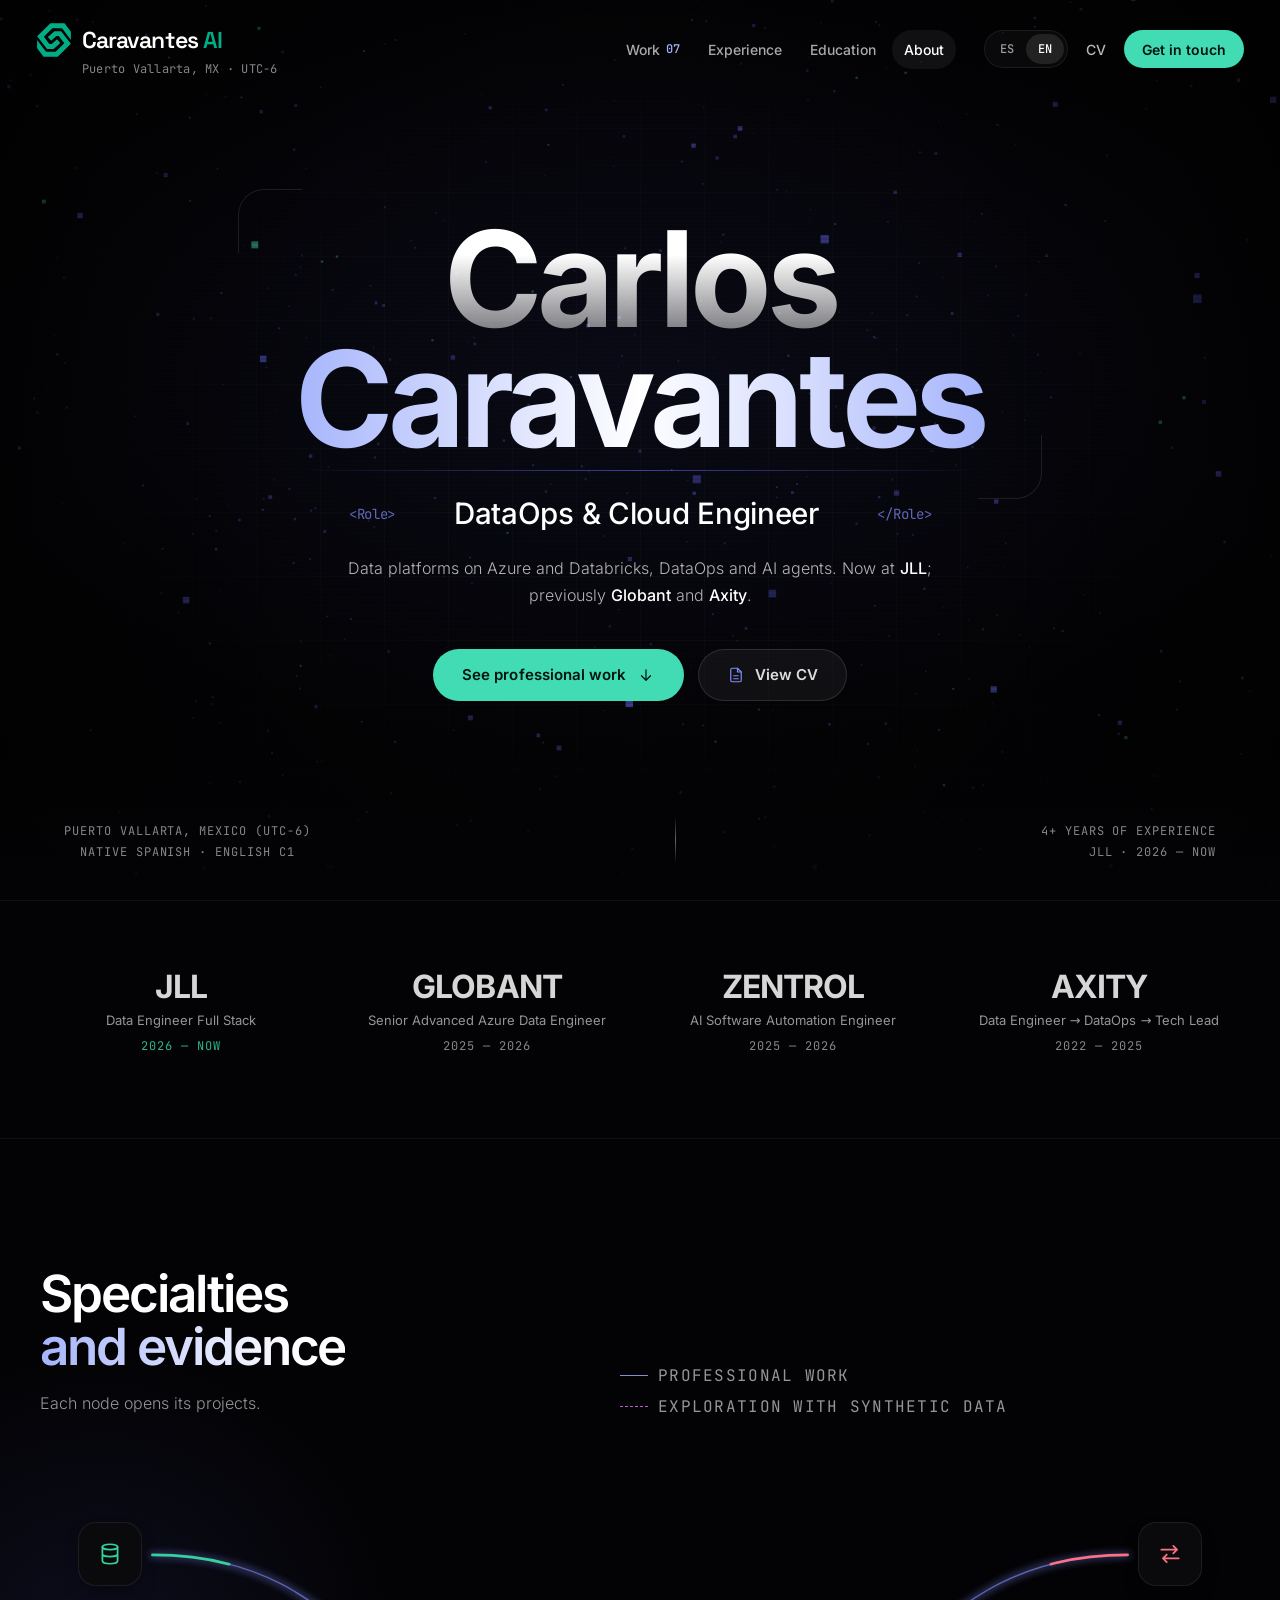
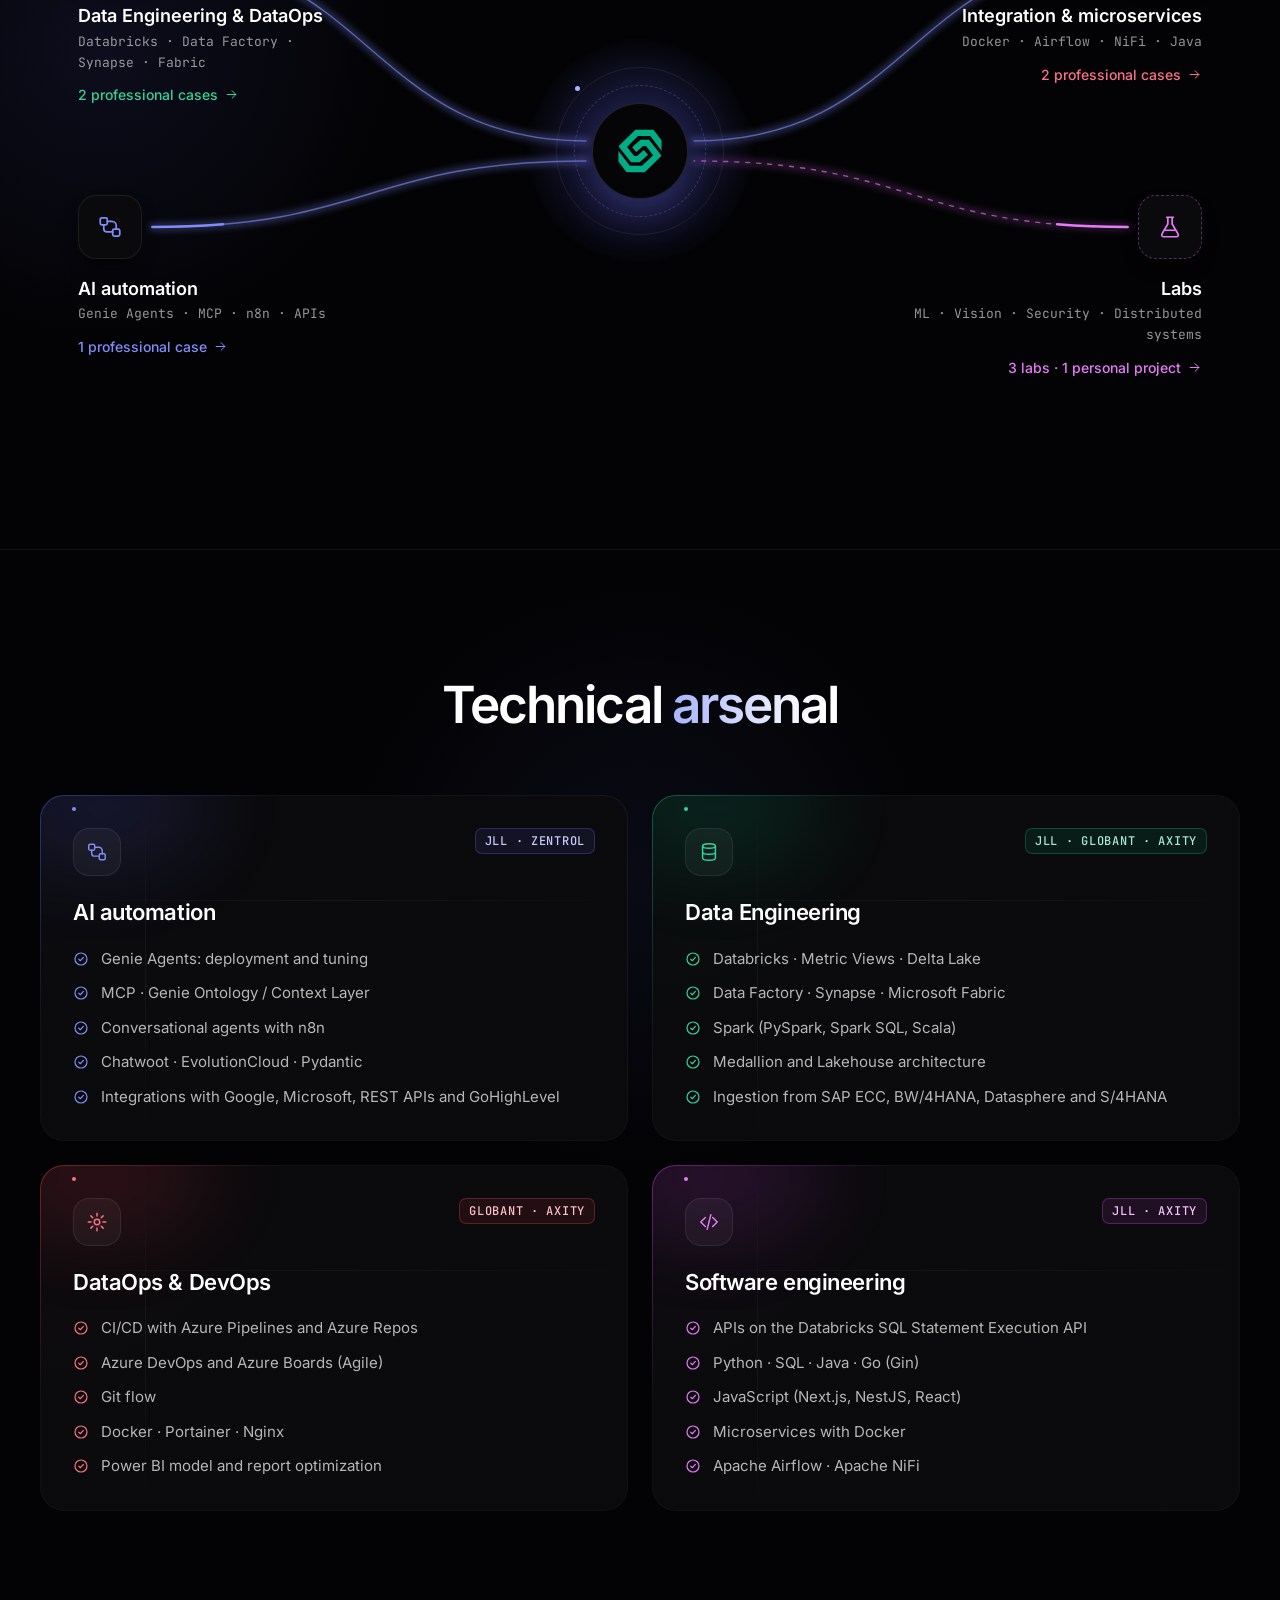
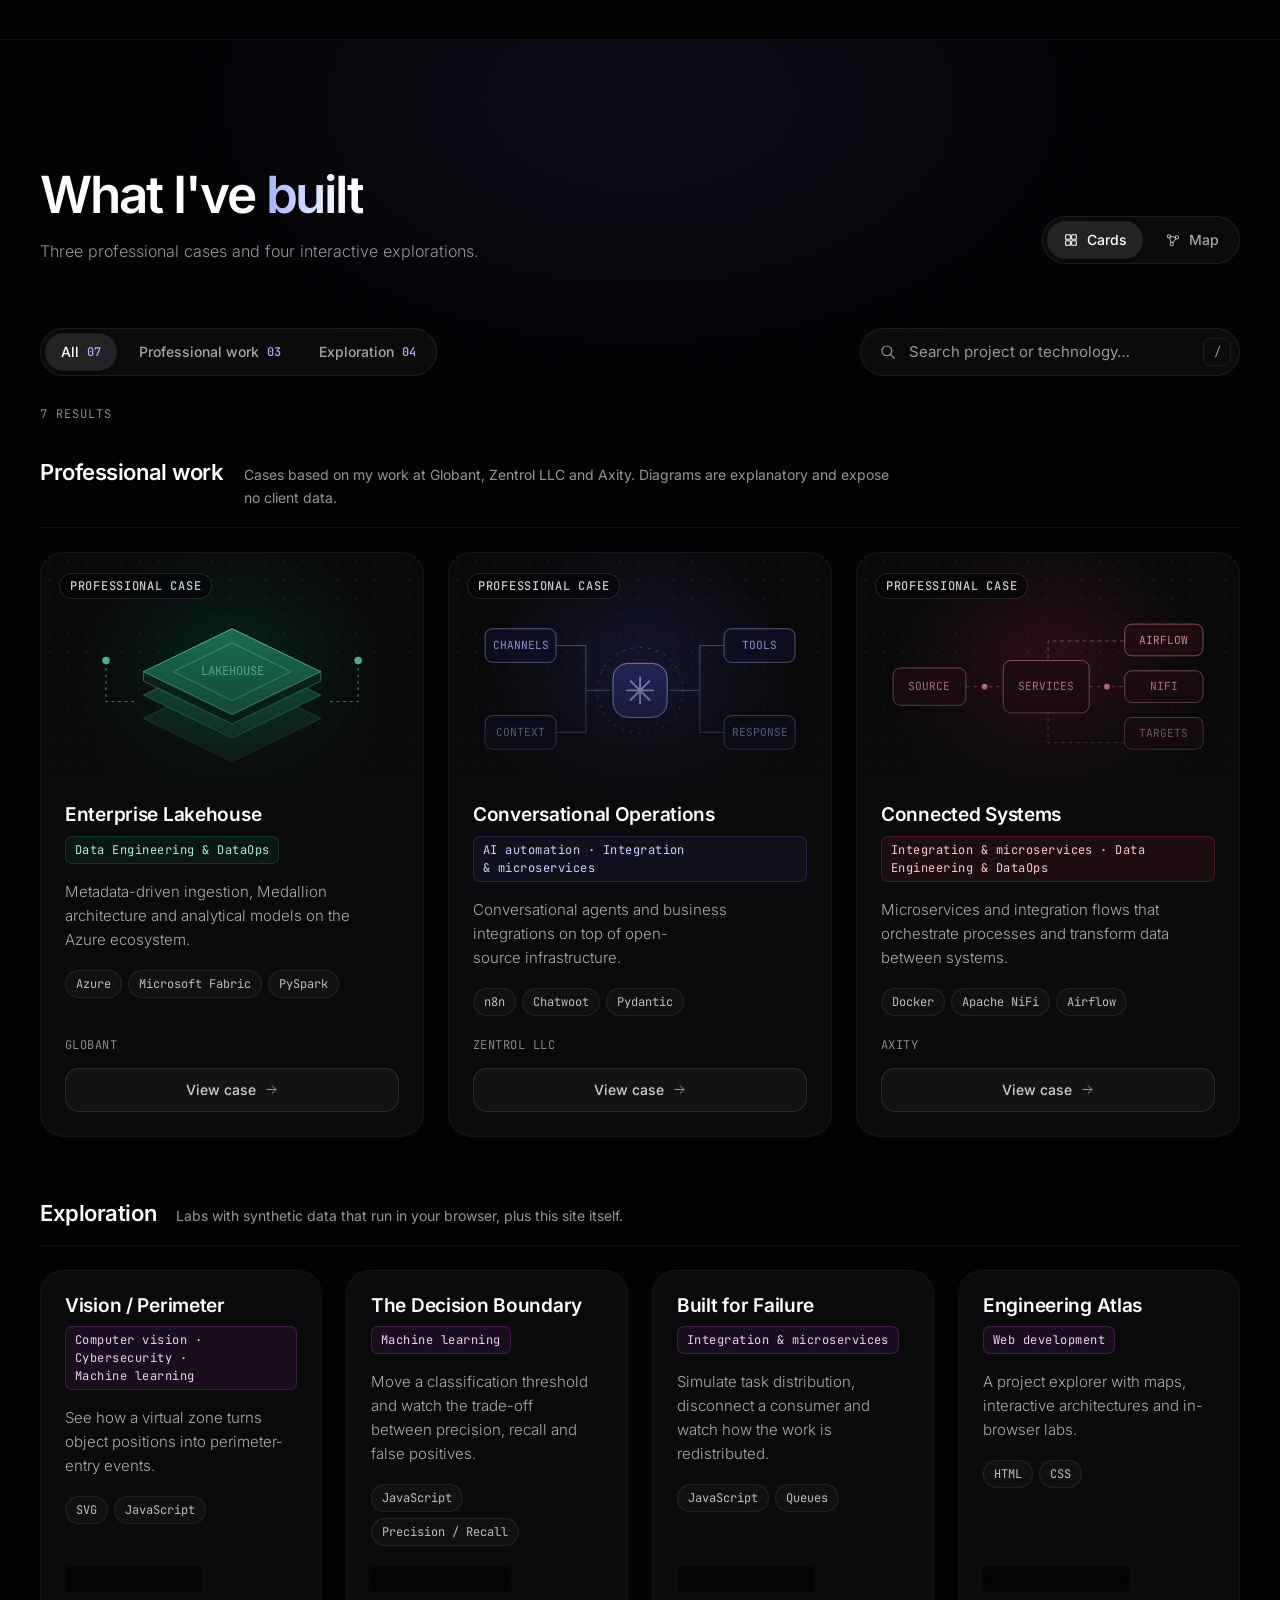
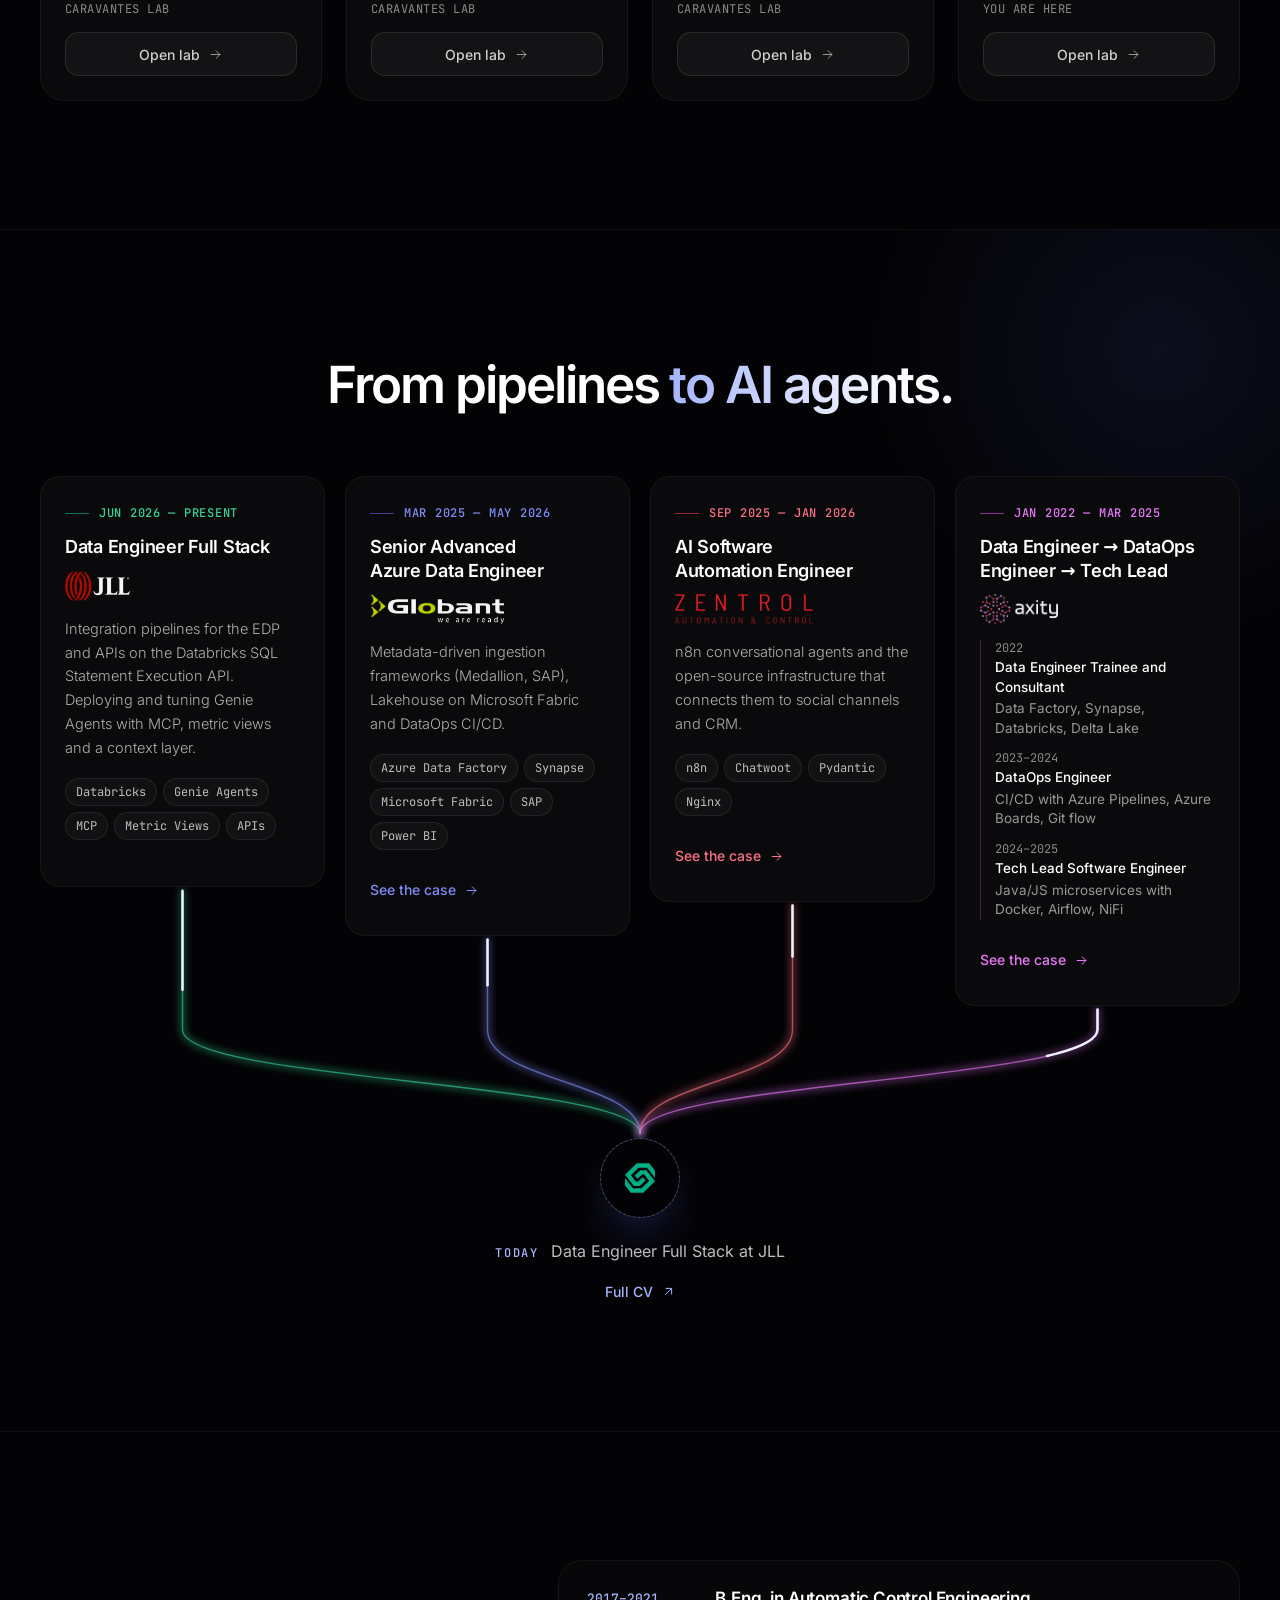
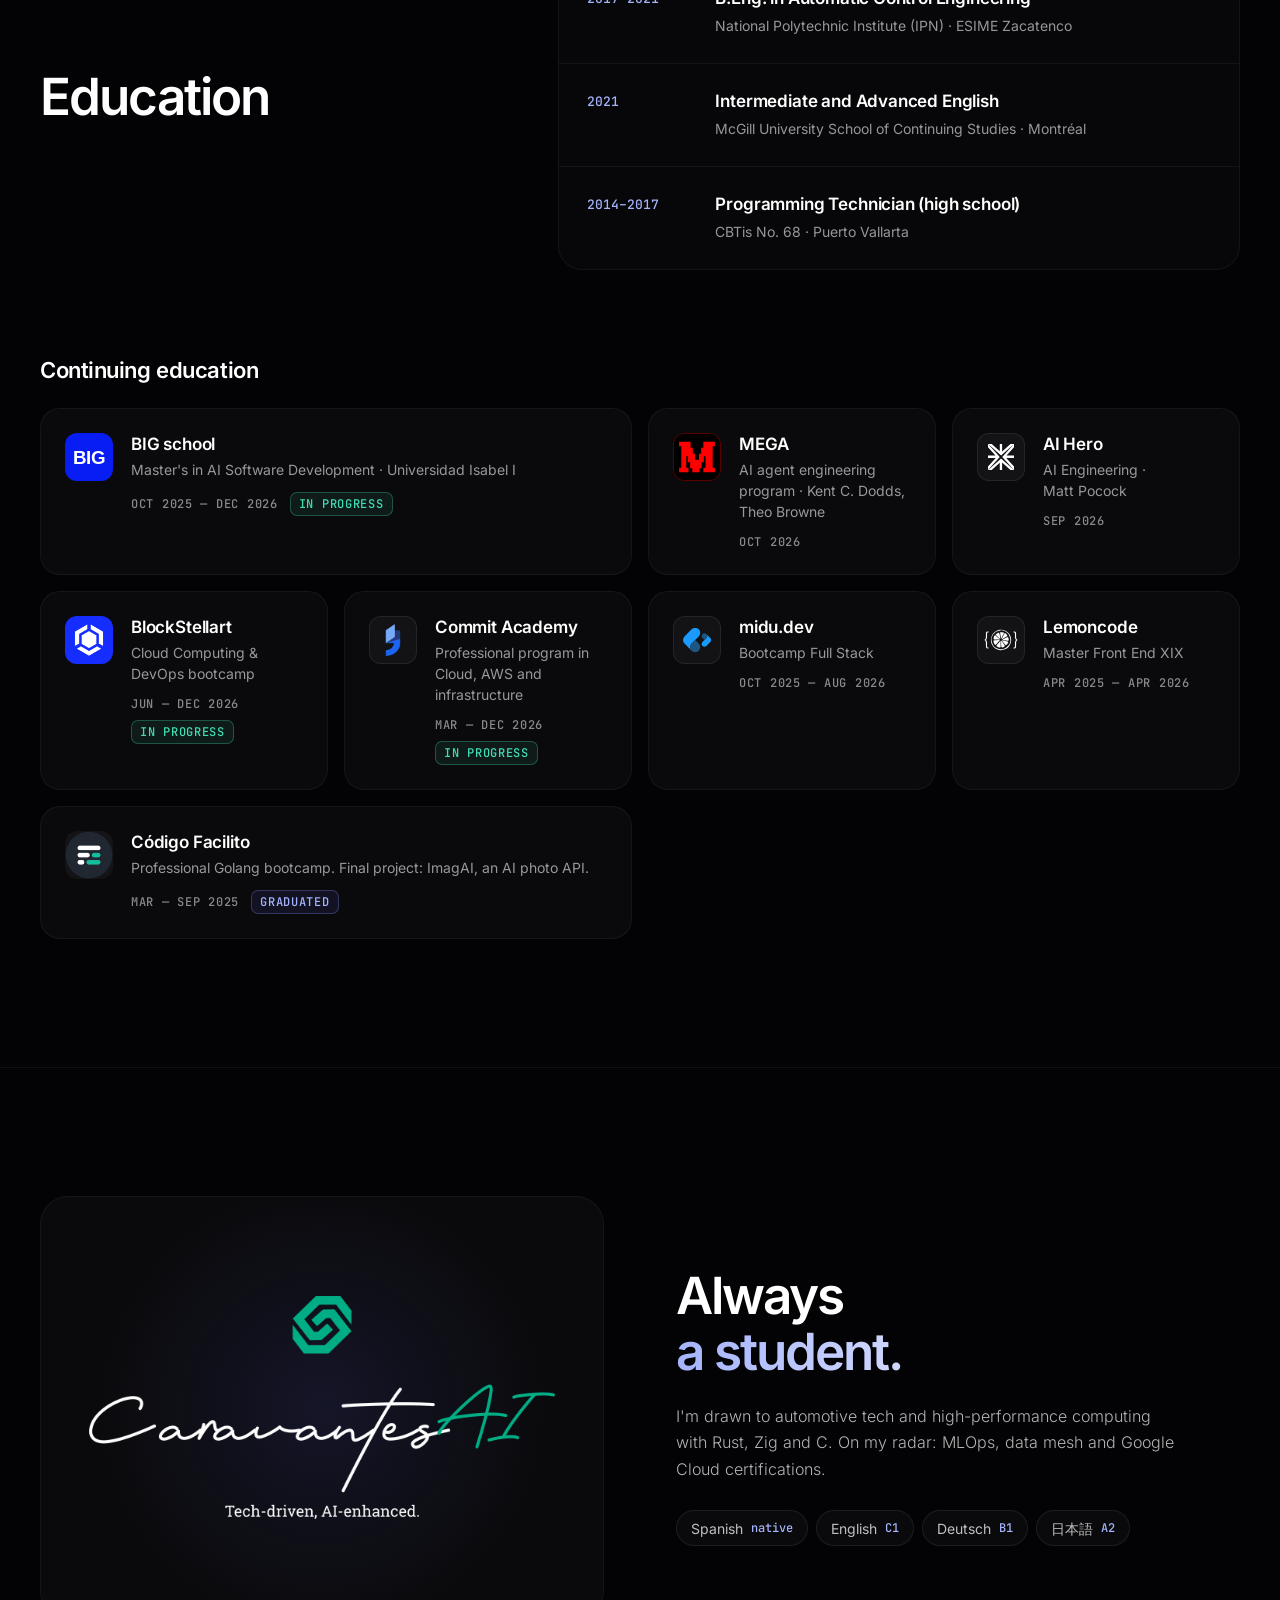
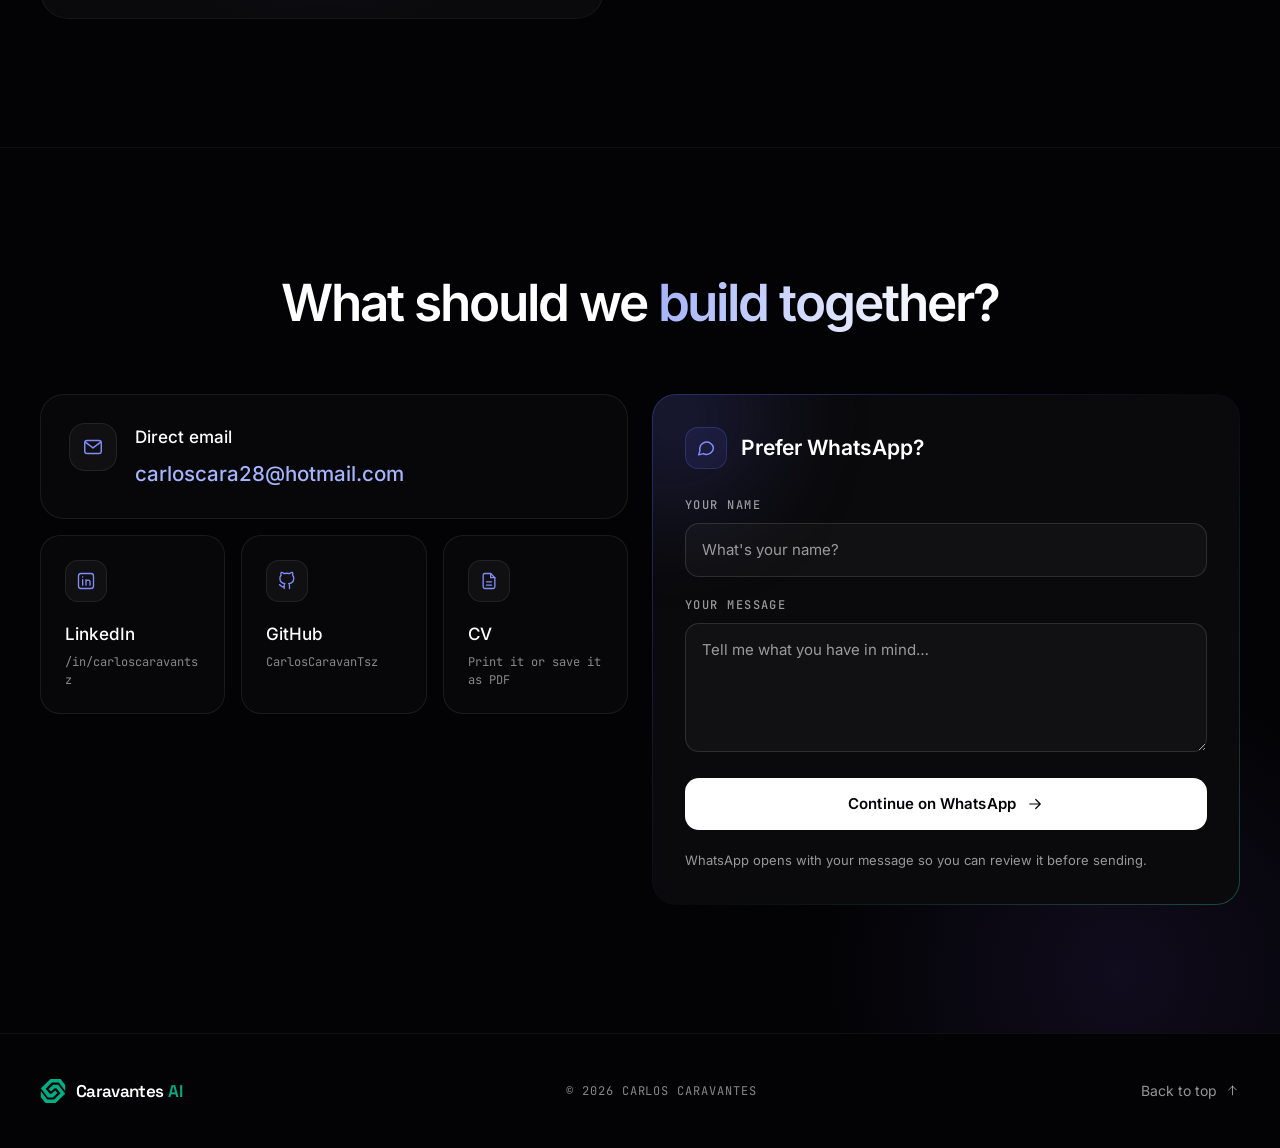
==== commit b1c55220: "Add MEGA to continuing education and company logos to experience - MEGA (mega.dev) card, Oct 2026, w" ====
--- a/index.html
+++ b/index.html
@@ -597,7 +597,7 @@
                   <span data-i18n="exp.jllDate">Jun 2026 — actualidad</span>
                 </p>
                 <h3 class="career-role">Data Engineer Full Stack</h3>
-                <p class="career-company">JLL</p>
+                <p class="career-company"><img class="career-logo" src="assets/companies/jll.png" alt="JLL" width="432" height="200" loading="lazy" /></p>
                 <p class="career-summary" data-i18n="exp.jll">
                   Pipelines de integración para la EDP y APIs sobre la SQL
                   Statement Execution API de Databricks. Despliegue y tuning de
@@ -616,7 +616,7 @@
                   <span data-i18n="exp.globantDate">Mar 2025 — may 2026</span>
                 </p>
                 <h3 class="career-role">Senior Advanced Azure Data Engineer</h3>
-                <p class="career-company">Globant</p>
+                <p class="career-company"><img class="career-logo" src="assets/companies/globant.png" alt="Globant" width="512" height="114" loading="lazy" /></p>
                 <p class="career-summary" data-i18n="exp.globant">
                   Frameworks de ingesta guiados por metadatos (Medallion, SAP),
                   Lakehouse en Microsoft Fabric y CI/CD DataOps.
@@ -638,7 +638,7 @@
                   <span data-i18n="exp.zentrolDate">Sep 2025 — ene 2026</span>
                 </p>
                 <h3 class="career-role">AI Software Automation Engineer</h3>
-                <p class="career-company">Zentrol LLC</p>
+                <p class="career-company"><img class="career-logo" src="assets/companies/zentrol.png" alt="Zentrol LLC" width="385" height="84" loading="lazy" /></p>
                 <p class="career-summary" data-i18n="exp.zentrol">
                   Agentes conversacionales con n8n y la infraestructura abierta
                   que los conecta con redes sociales y CRM.
@@ -664,7 +664,7 @@
                 <h3 class="career-role">
                   Data Engineer → DataOps Engineer → Tech Lead
                 </h3>
-                <p class="career-company">Axity</p>
+                <p class="career-company"><img class="career-logo" src="assets/companies/axity.png" alt="Axity" width="344" height="133" loading="lazy" /></p>
                 <ol class="role-history">
                   <li>
                     <span>2022</span>
@@ -769,6 +769,18 @@
               </div>
             </li>
             <li class="learning-card reveal" style="--delay: 60ms">
+              <span class="learning-logo is-fill is-mega"
+                ><img src="assets/learning/mega.svg" alt="" width="48" height="48" loading="lazy"
+              /></span>
+              <div>
+                <h4>MEGA</h4>
+                <p data-i18n="learning.mega">Programa de ingeniería con agentes de IA · Kent C. Dodds, Theo Browne</p>
+                <p class="learning-meta">
+                  <span data-i18n="learning.megaDate">Oct 2026</span>
+                </p>
+              </div>
+            </li>
+            <li class="learning-card reveal" style="--delay: 120ms">
               <span class="learning-logo"
                 ><img src="assets/learning/ai-hero.svg" alt="" width="26" height="26" loading="lazy"
               /></span>
@@ -778,7 +790,7 @@
                 <p class="learning-meta"><span>Sep 2026</span></p>
               </div>
             </li>
-            <li class="learning-card reveal" style="--delay: 120ms">
+            <li class="learning-card reveal">
               <span class="learning-logo is-fill"
                 ><img src="assets/learning/blockstellart.png" alt="" width="48" height="48" loading="lazy"
               /></span>
@@ -791,7 +803,7 @@
                 </p>
               </div>
             </li>
-            <li class="learning-card reveal">
+            <li class="learning-card reveal" style="--delay: 60ms">
               <span class="learning-logo"
                 ><img src="assets/learning/commit-academy.png" alt="" width="32" height="32" loading="lazy"
               /></span>
@@ -804,7 +816,7 @@
                 </p>
               </div>
             </li>
-            <li class="learning-card reveal" style="--delay: 60ms">
+            <li class="learning-card reveal" style="--delay: 120ms">
               <span class="learning-logo"
                 ><img src="assets/learning/midudev.svg" alt="" width="30" height="26" loading="lazy"
               /></span>
@@ -816,7 +828,7 @@
                 </p>
               </div>
             </li>
-            <li class="learning-card reveal" style="--delay: 120ms">
+            <li class="learning-card reveal" style="--delay: 180ms">
               <span class="learning-logo"
                 ><img src="assets/learning/lemoncode.svg" alt="" width="34" height="34" loading="lazy"
               /></span>
@@ -828,7 +840,7 @@
                 </p>
               </div>
             </li>
-            <li class="learning-card reveal" style="--delay: 180ms">
+            <li class="learning-card is-wide reveal">
               <span class="learning-logo is-fill"
                 ><img src="assets/learning/codigo-facilito.png" alt="" width="48" height="48" loading="lazy"
               /></span>
--- a/assets/styles.css
+++ b/assets/styles.css
@@ -1708,6 +1708,18 @@
   font-weight: 500;
   color: var(--soft);
 }
+/* Company marks: transparent PNGs, dark text recolored for the dark ground */
+.career-company {
+  margin: 12px 0 16px;
+}
+.career-logo {
+  display: block;
+  width: auto;
+  height: 30px;
+  max-width: 150px;
+  object-fit: contain;
+  object-position: left center;
+}
 .career-summary {
   max-width: 60ch;
   margin-bottom: 18px;
@@ -1918,6 +1930,11 @@
 .learning-logo.is-fill img {
   width: 100%;
   height: 100%;
+}
+/* MEGA: red pixel mark on pure black, as on mega.dev */
+.learning-logo.is-mega {
+  border: 1px solid rgba(255, 0, 0, 0.35);
+  background: #000;
 }
 .learning-card h4 {
   font-size: 17px;
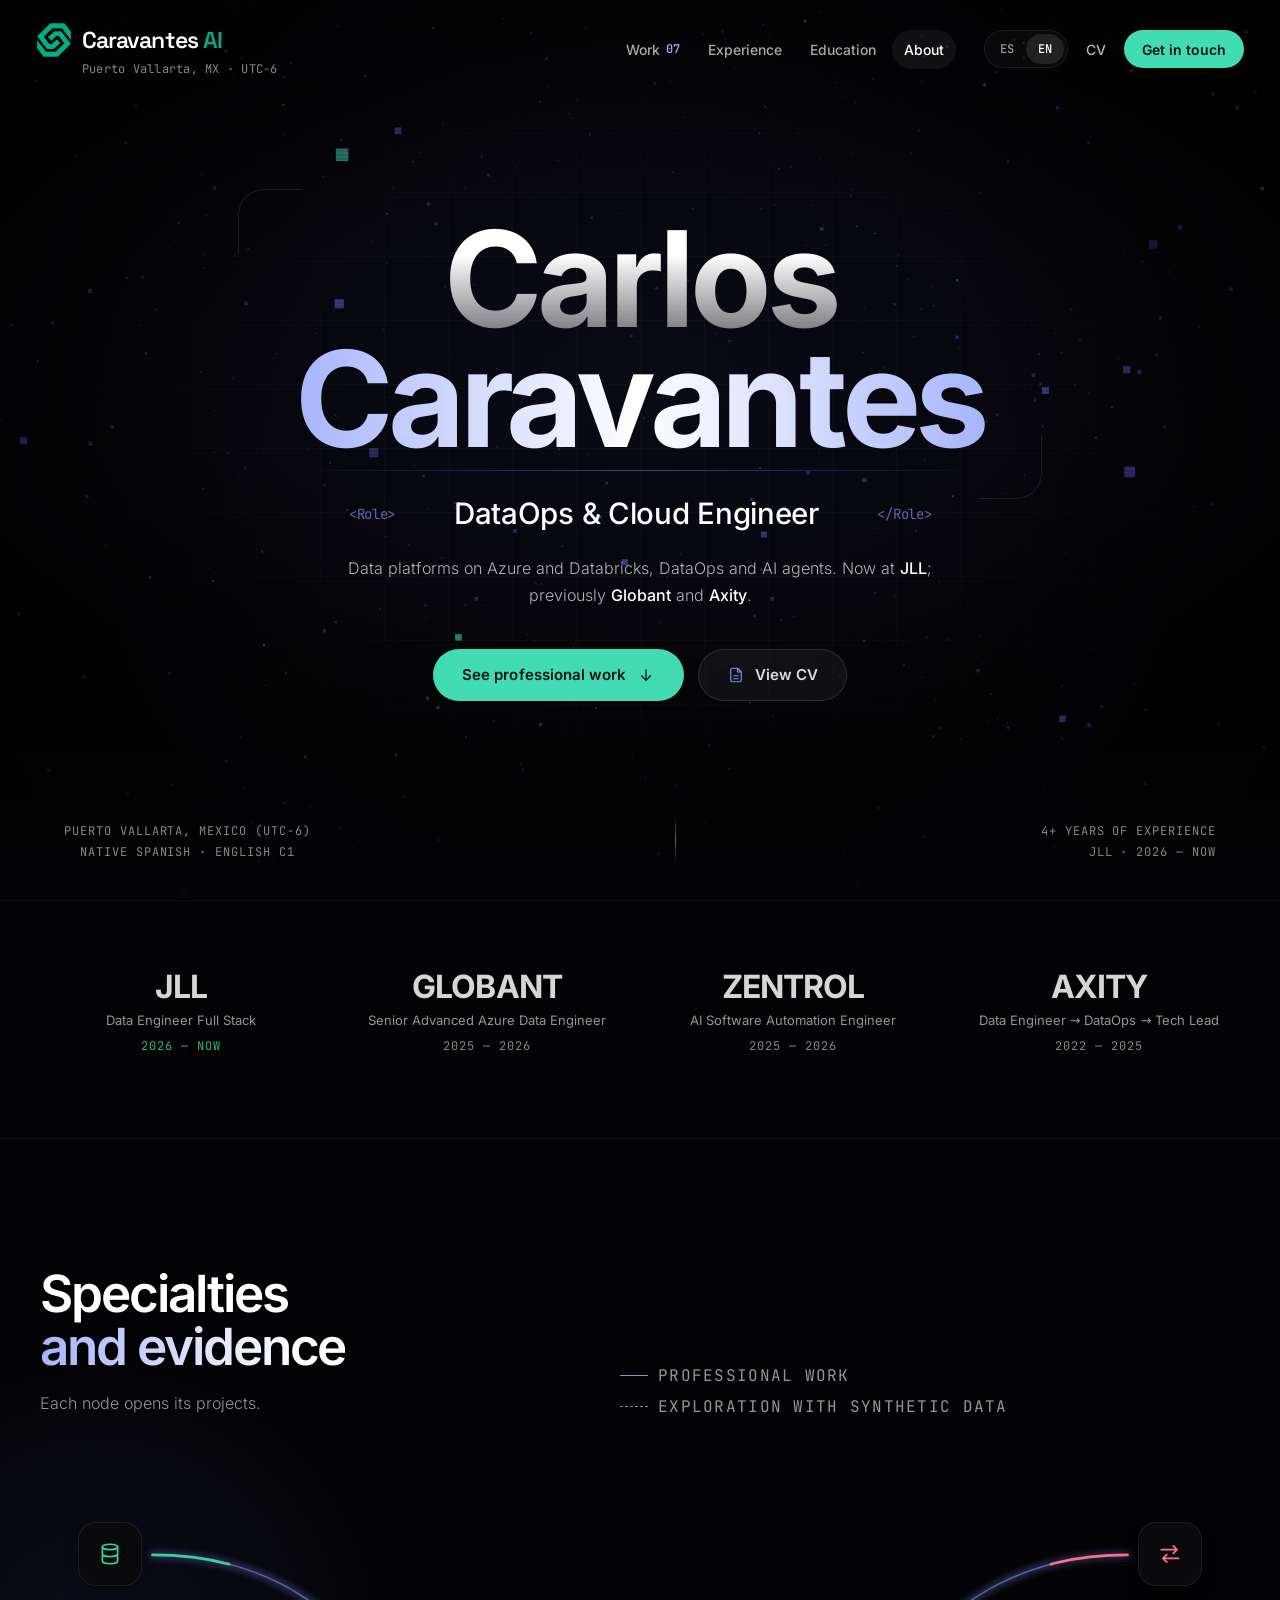
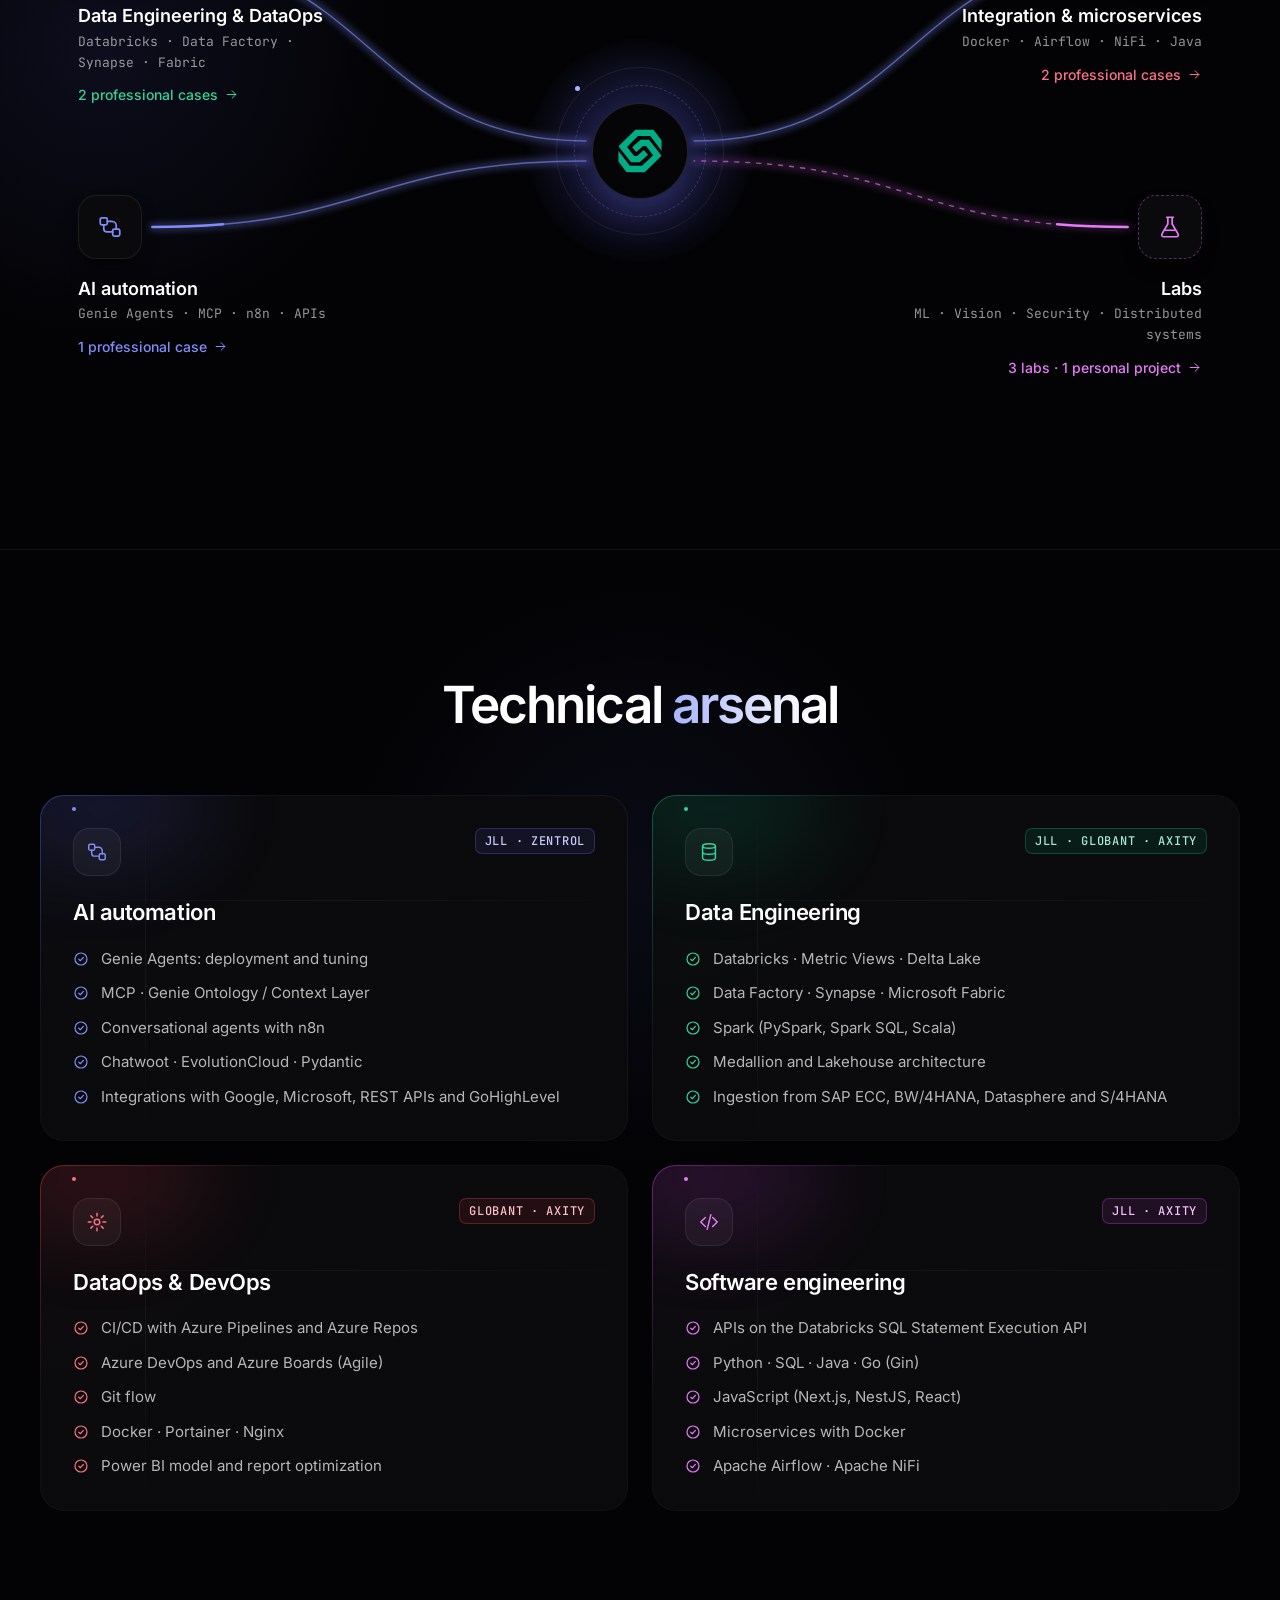
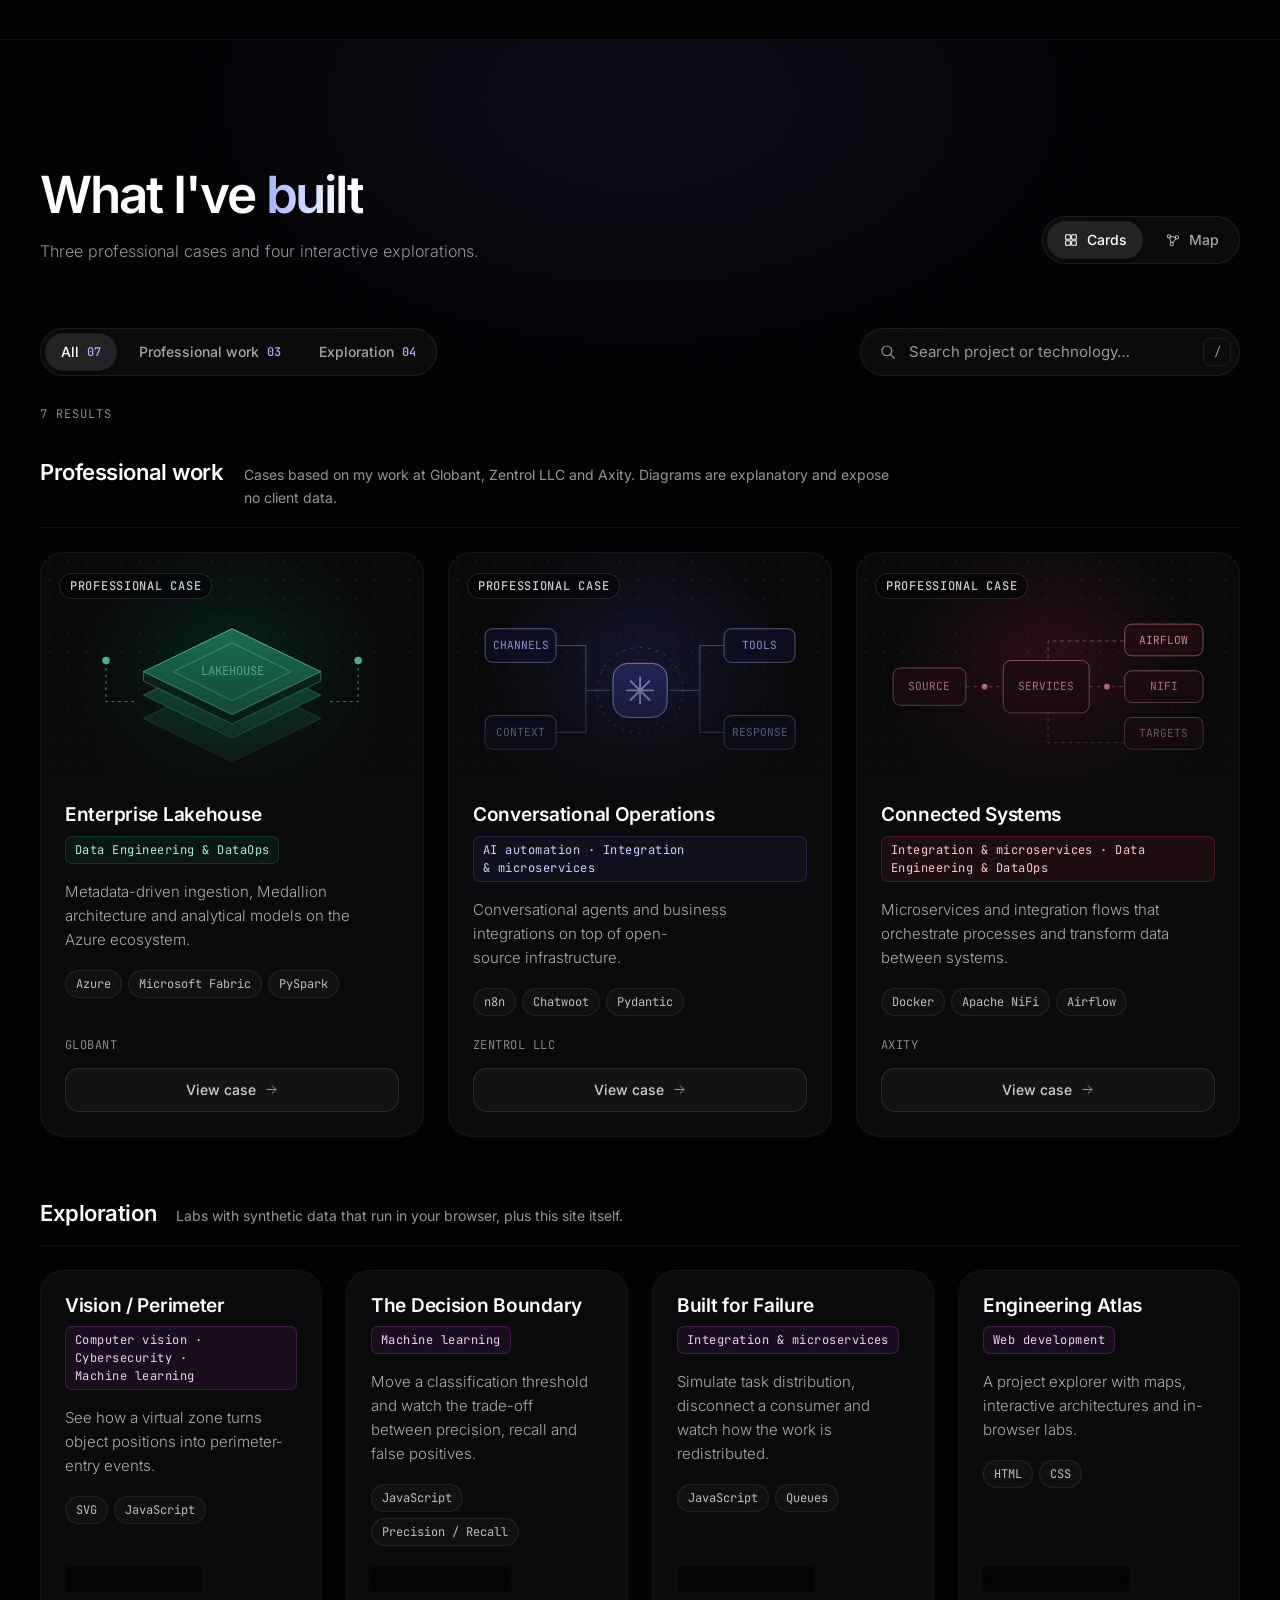
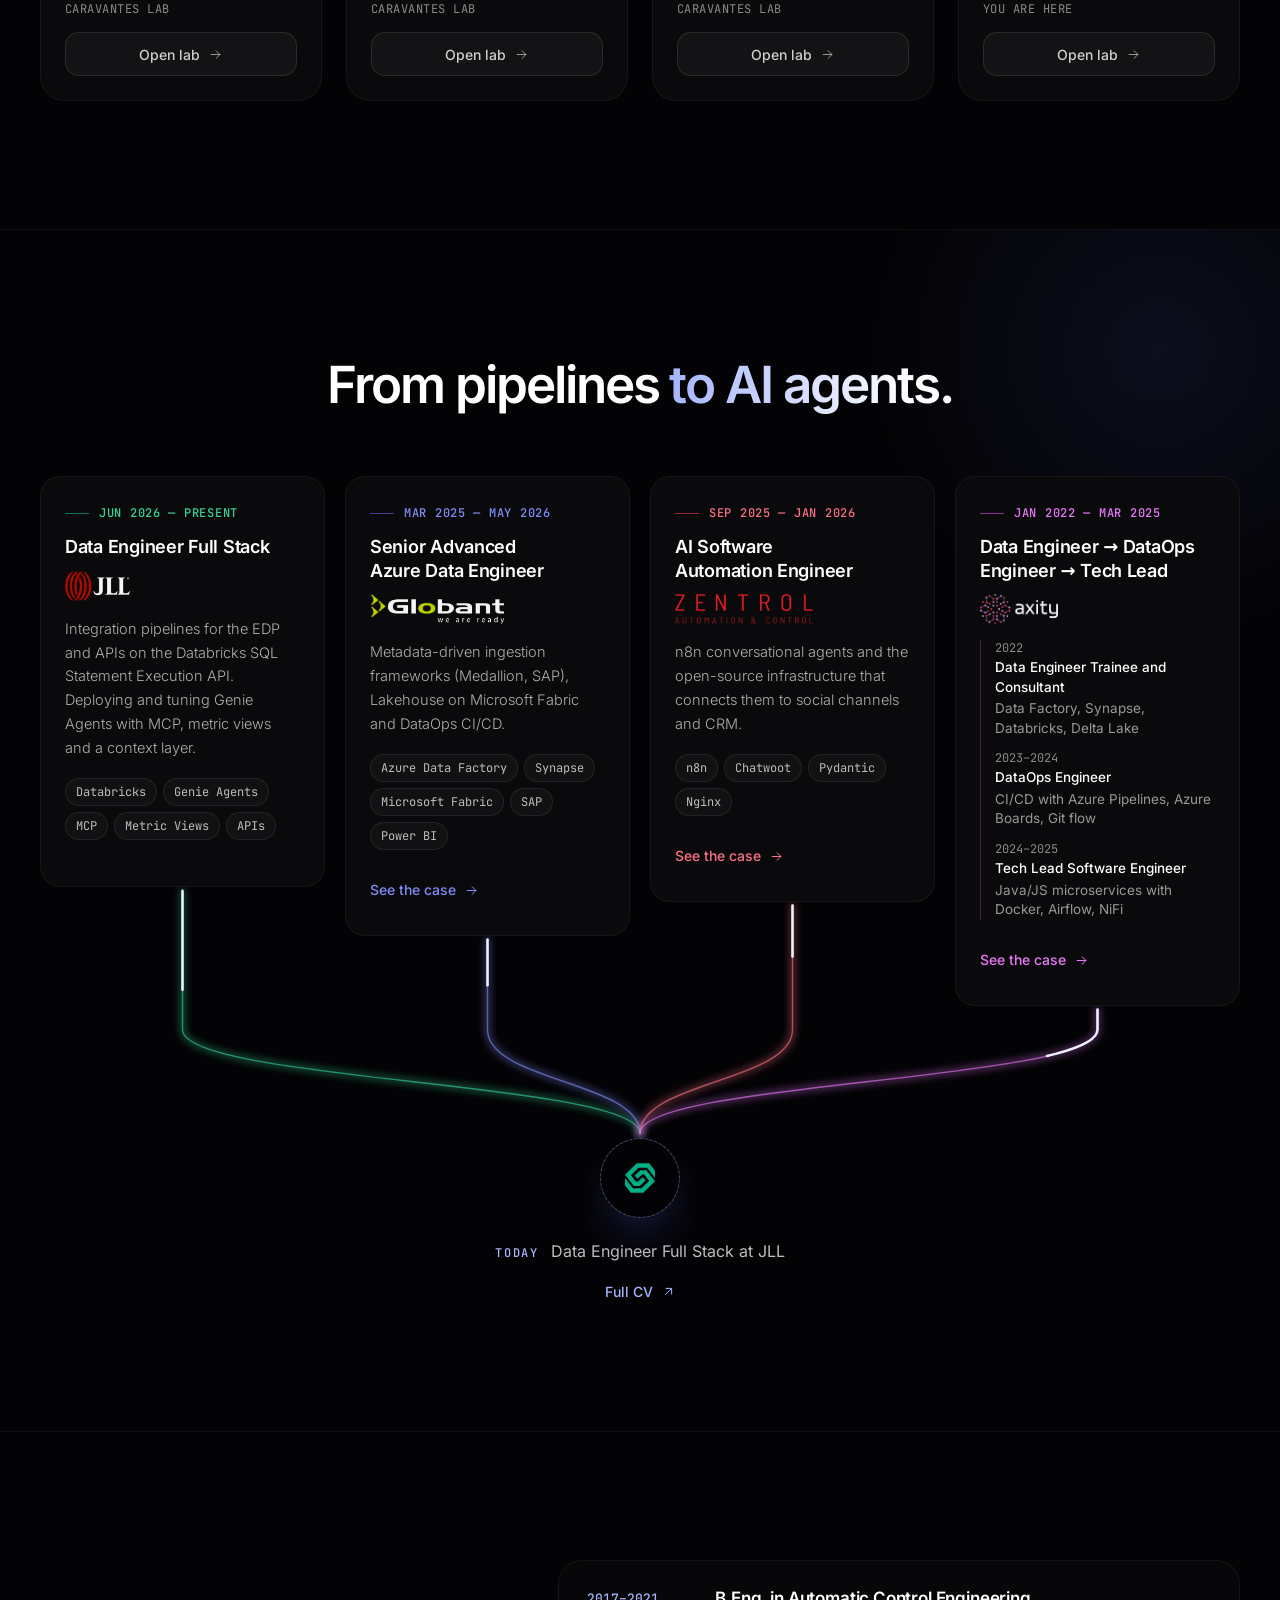
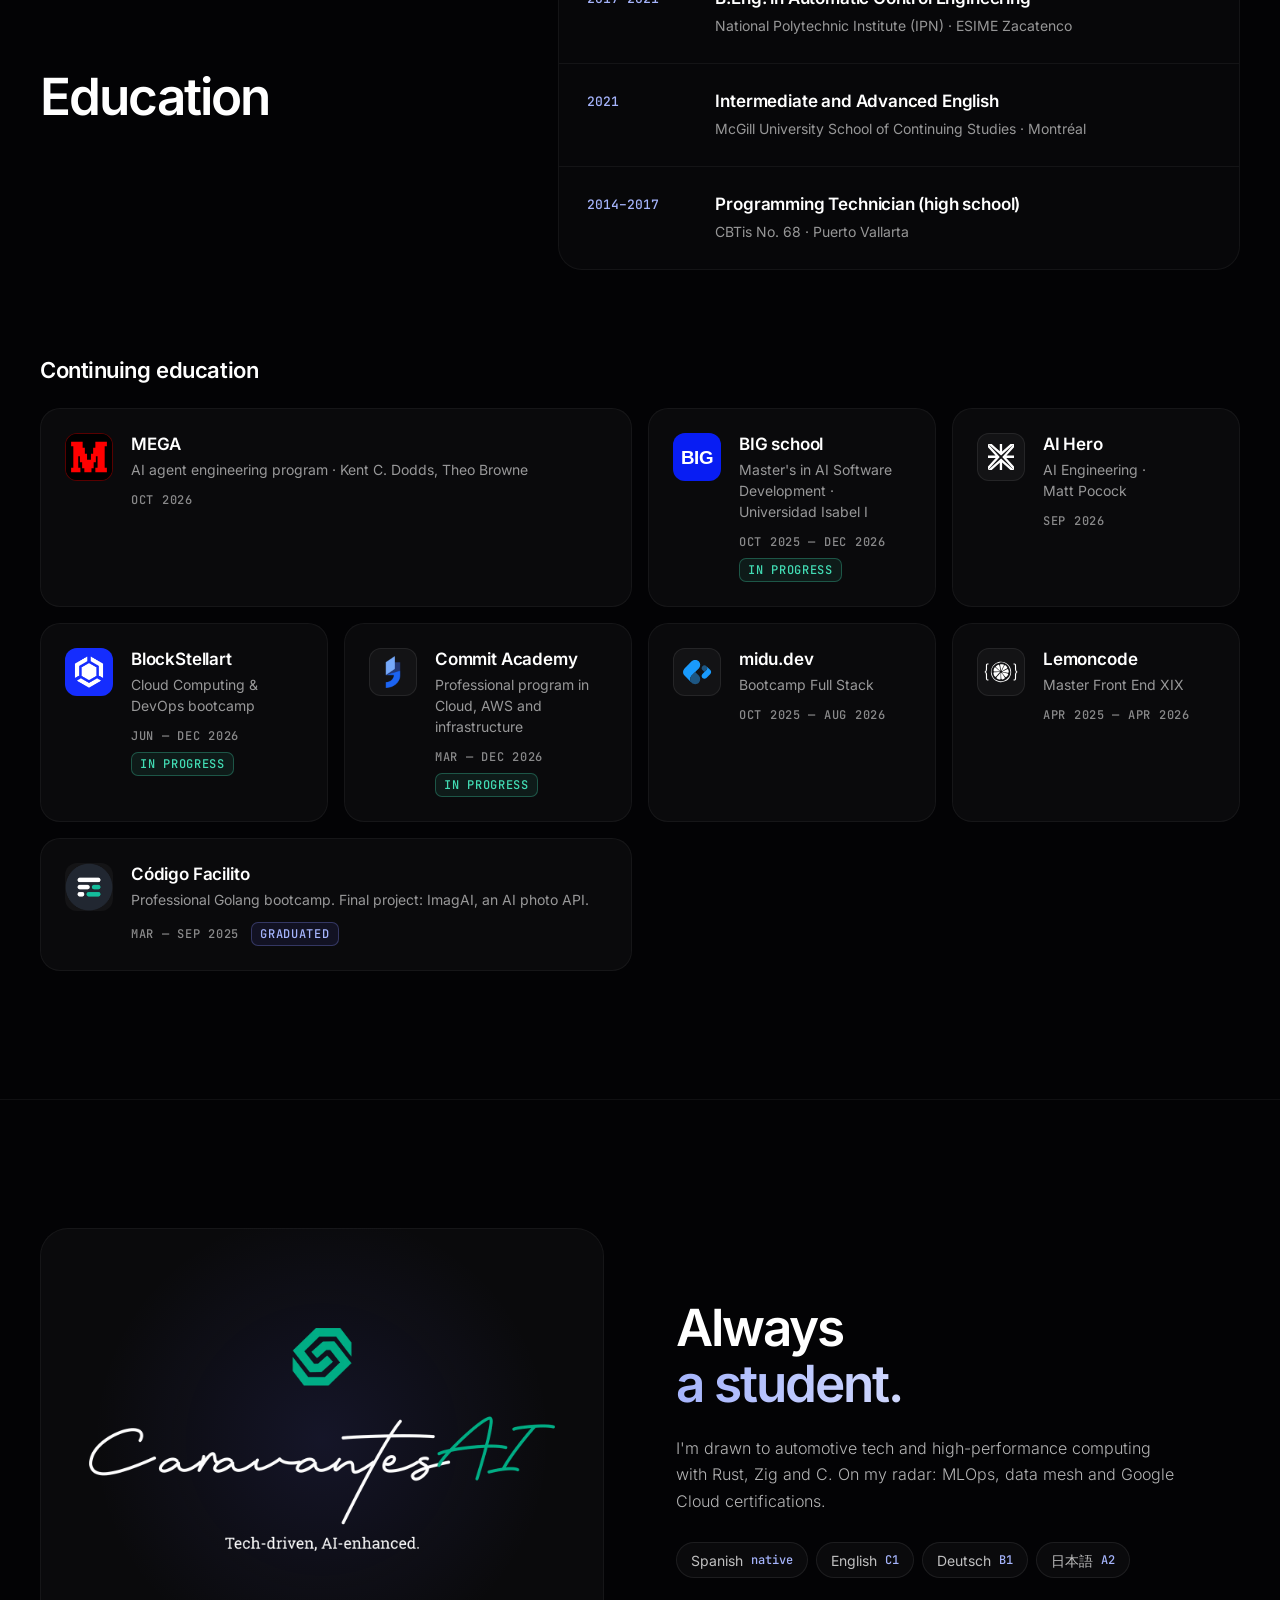
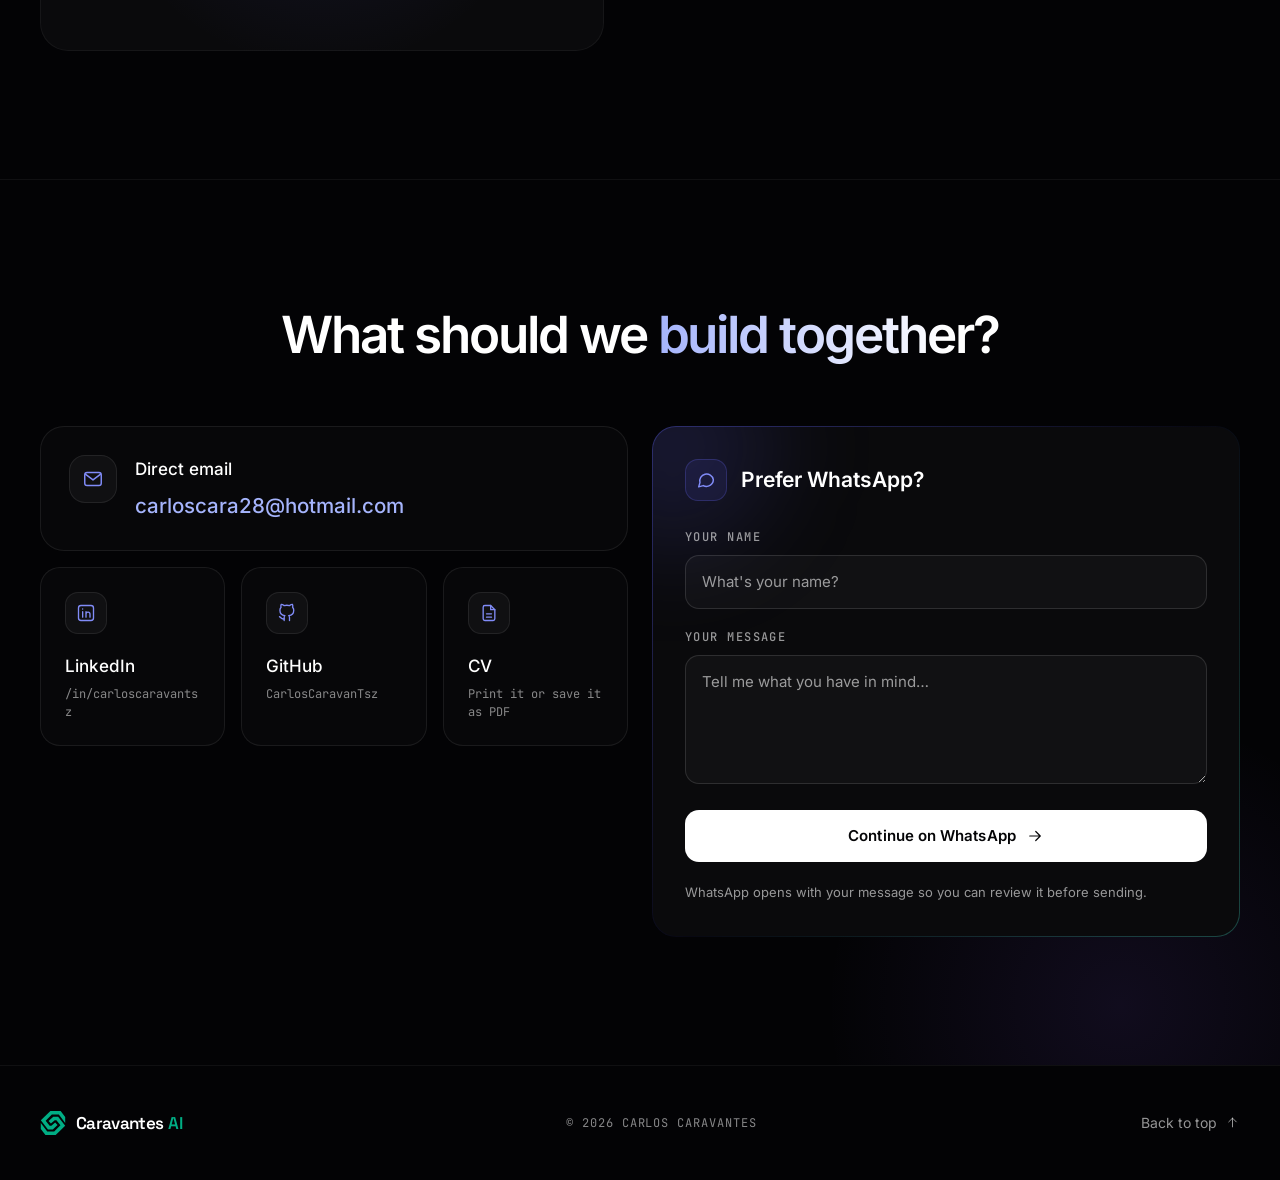
==== commit 869fada8: "Swap MEGA and BIG school cards in continuing education Co-Authored-By: Claude Opus 5.5 <noreply@anth" ====
--- a/index.html
+++ b/index.html
@@ -756,6 +756,18 @@
           </h3>
           <ul class="learning-grid" aria-labelledby="learning-title">
             <li class="learning-card is-wide reveal">
+              <span class="learning-logo is-fill is-mega"
+                ><img src="assets/learning/mega.svg" alt="" width="48" height="48" loading="lazy"
+              /></span>
+              <div>
+                <h4>MEGA</h4>
+                <p data-i18n="learning.mega">Programa de ingeniería con agentes de IA · Kent C. Dodds, Theo Browne</p>
+                <p class="learning-meta">
+                  <span data-i18n="learning.megaDate">Oct 2026</span>
+                </p>
+              </div>
+            </li>
+            <li class="learning-card reveal" style="--delay: 60ms">
               <span class="learning-logo is-fill"
                 ><img src="assets/learning/big-school.svg" alt="" width="48" height="48" loading="lazy"
               /></span>
@@ -765,18 +777,6 @@
                 <p class="learning-meta">
                   <span data-i18n="learning.bigDate">Oct 2025 — dic 2026</span>
                   <span class="learning-status" data-i18n="learning.now">En curso</span>
-                </p>
-              </div>
-            </li>
-            <li class="learning-card reveal" style="--delay: 60ms">
-              <span class="learning-logo is-fill is-mega"
-                ><img src="assets/learning/mega.svg" alt="" width="48" height="48" loading="lazy"
-              /></span>
-              <div>
-                <h4>MEGA</h4>
-                <p data-i18n="learning.mega">Programa de ingeniería con agentes de IA · Kent C. Dodds, Theo Browne</p>
-                <p class="learning-meta">
-                  <span data-i18n="learning.megaDate">Oct 2026</span>
                 </p>
               </div>
             </li>
